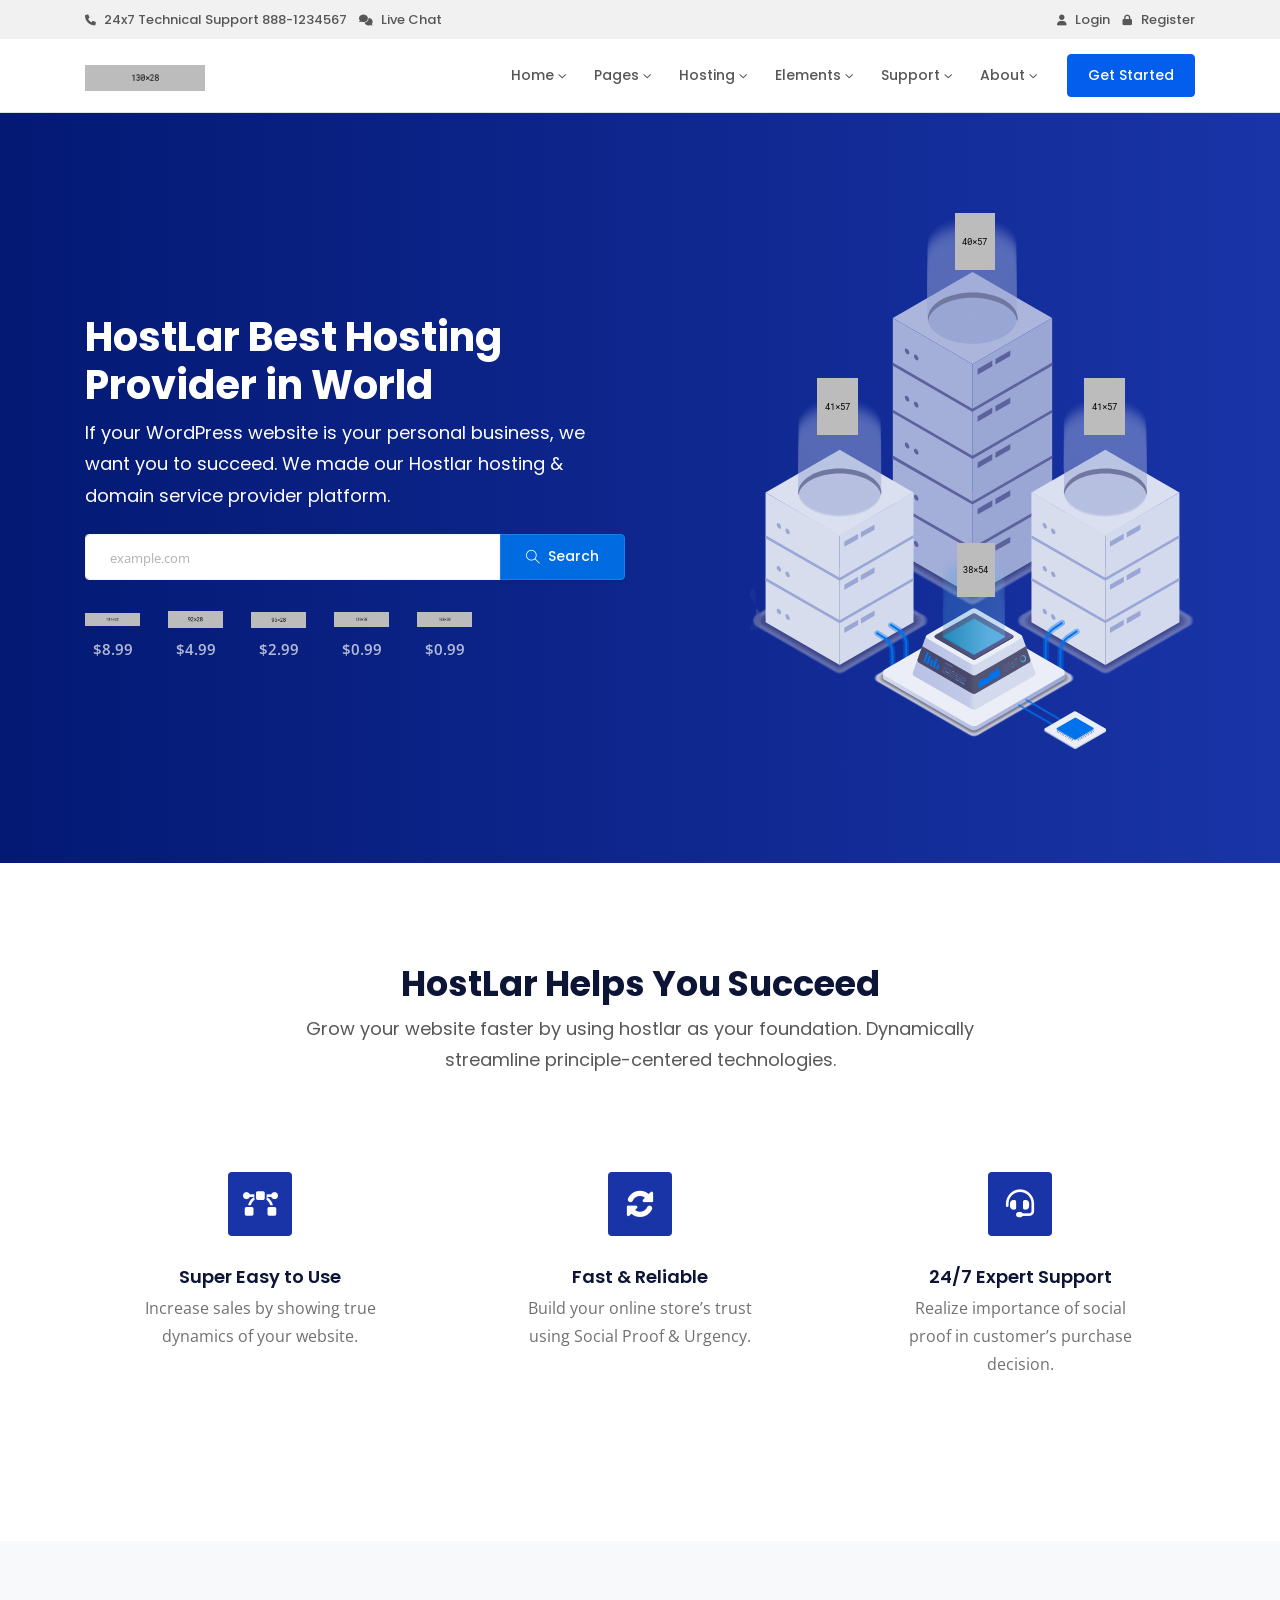
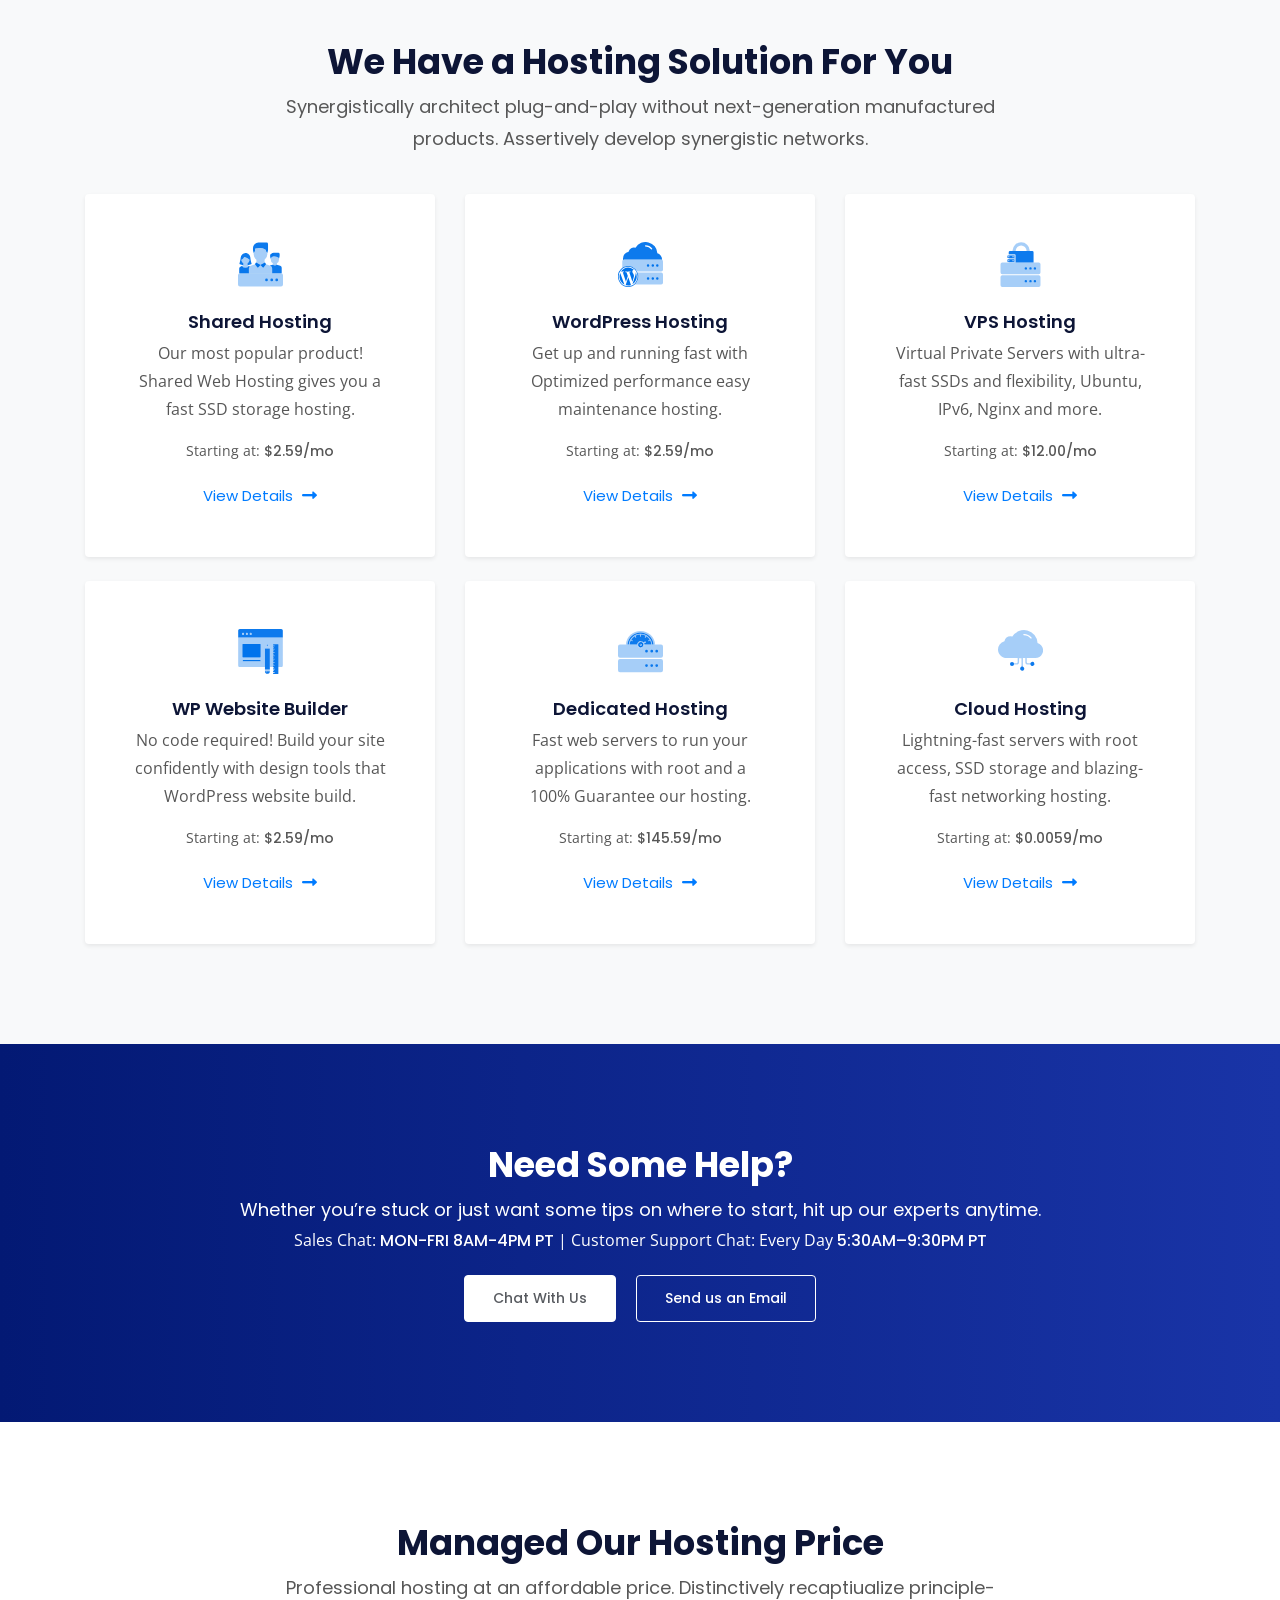
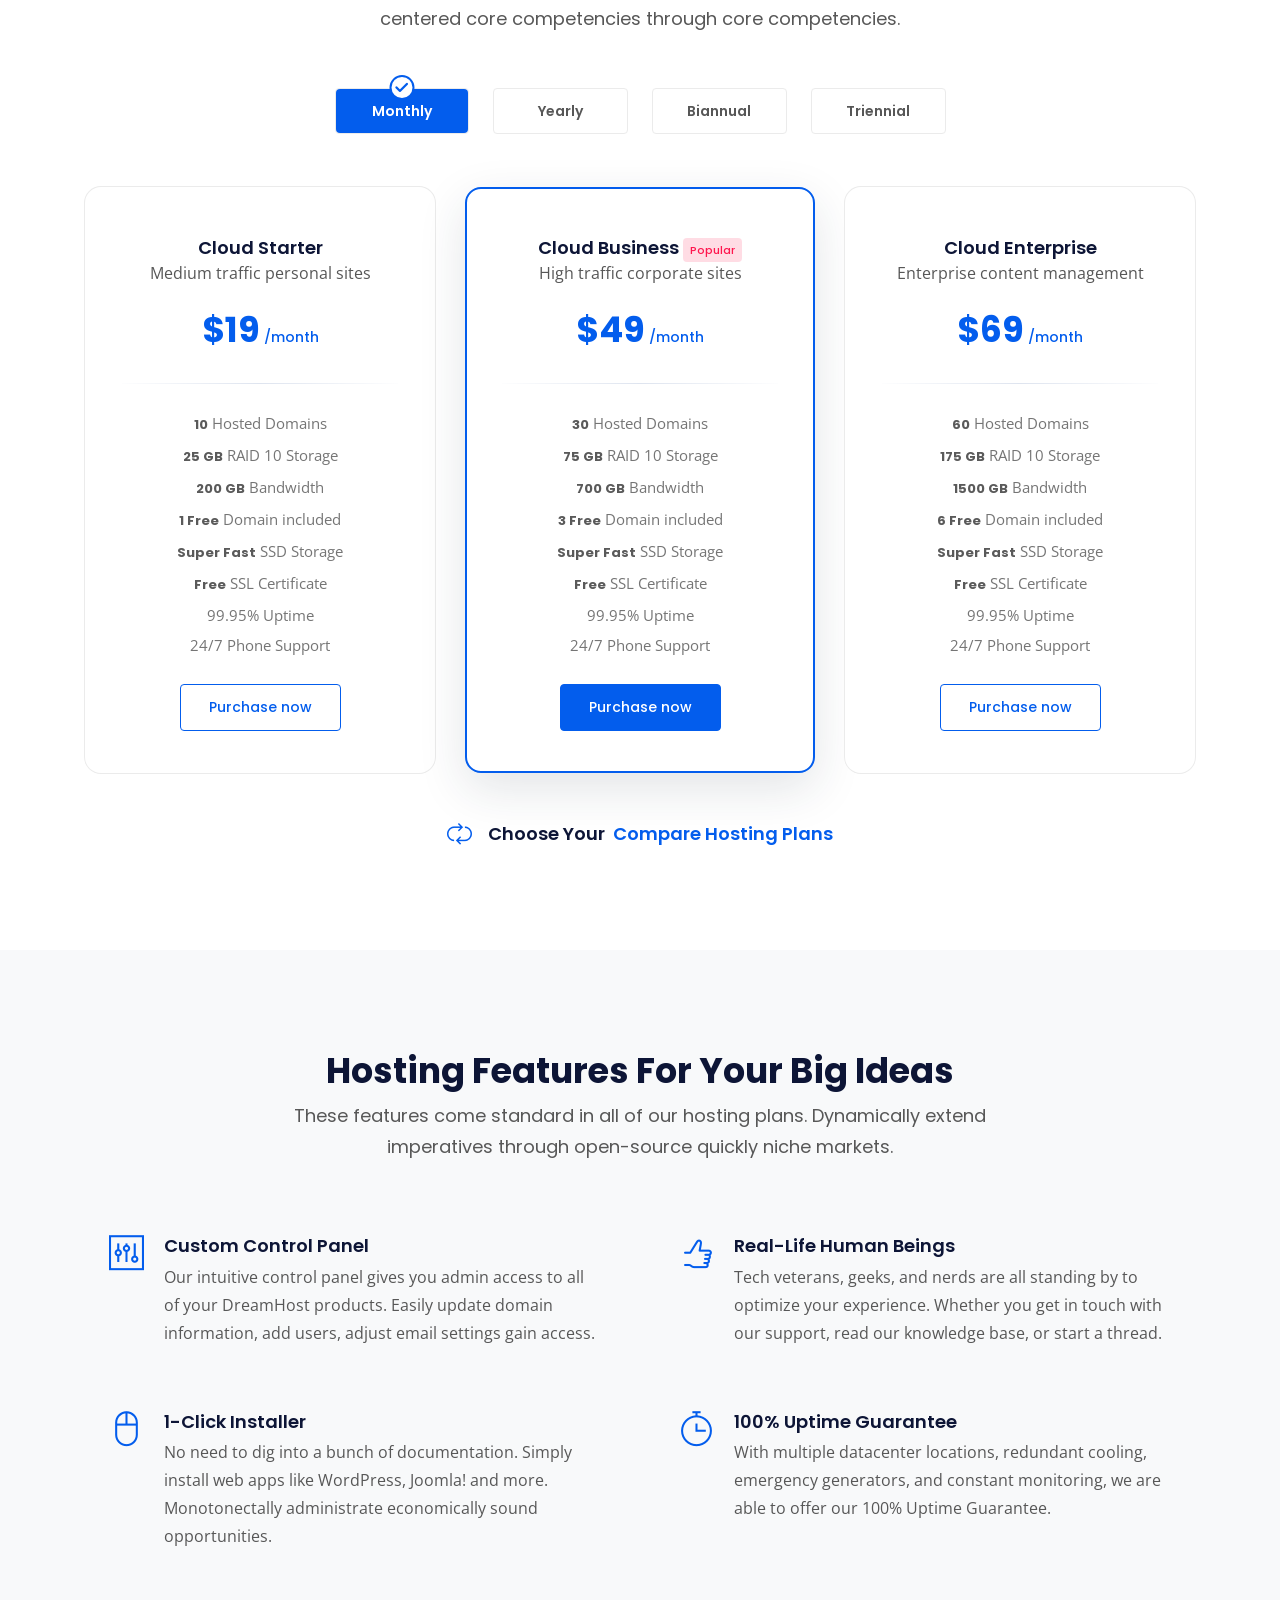
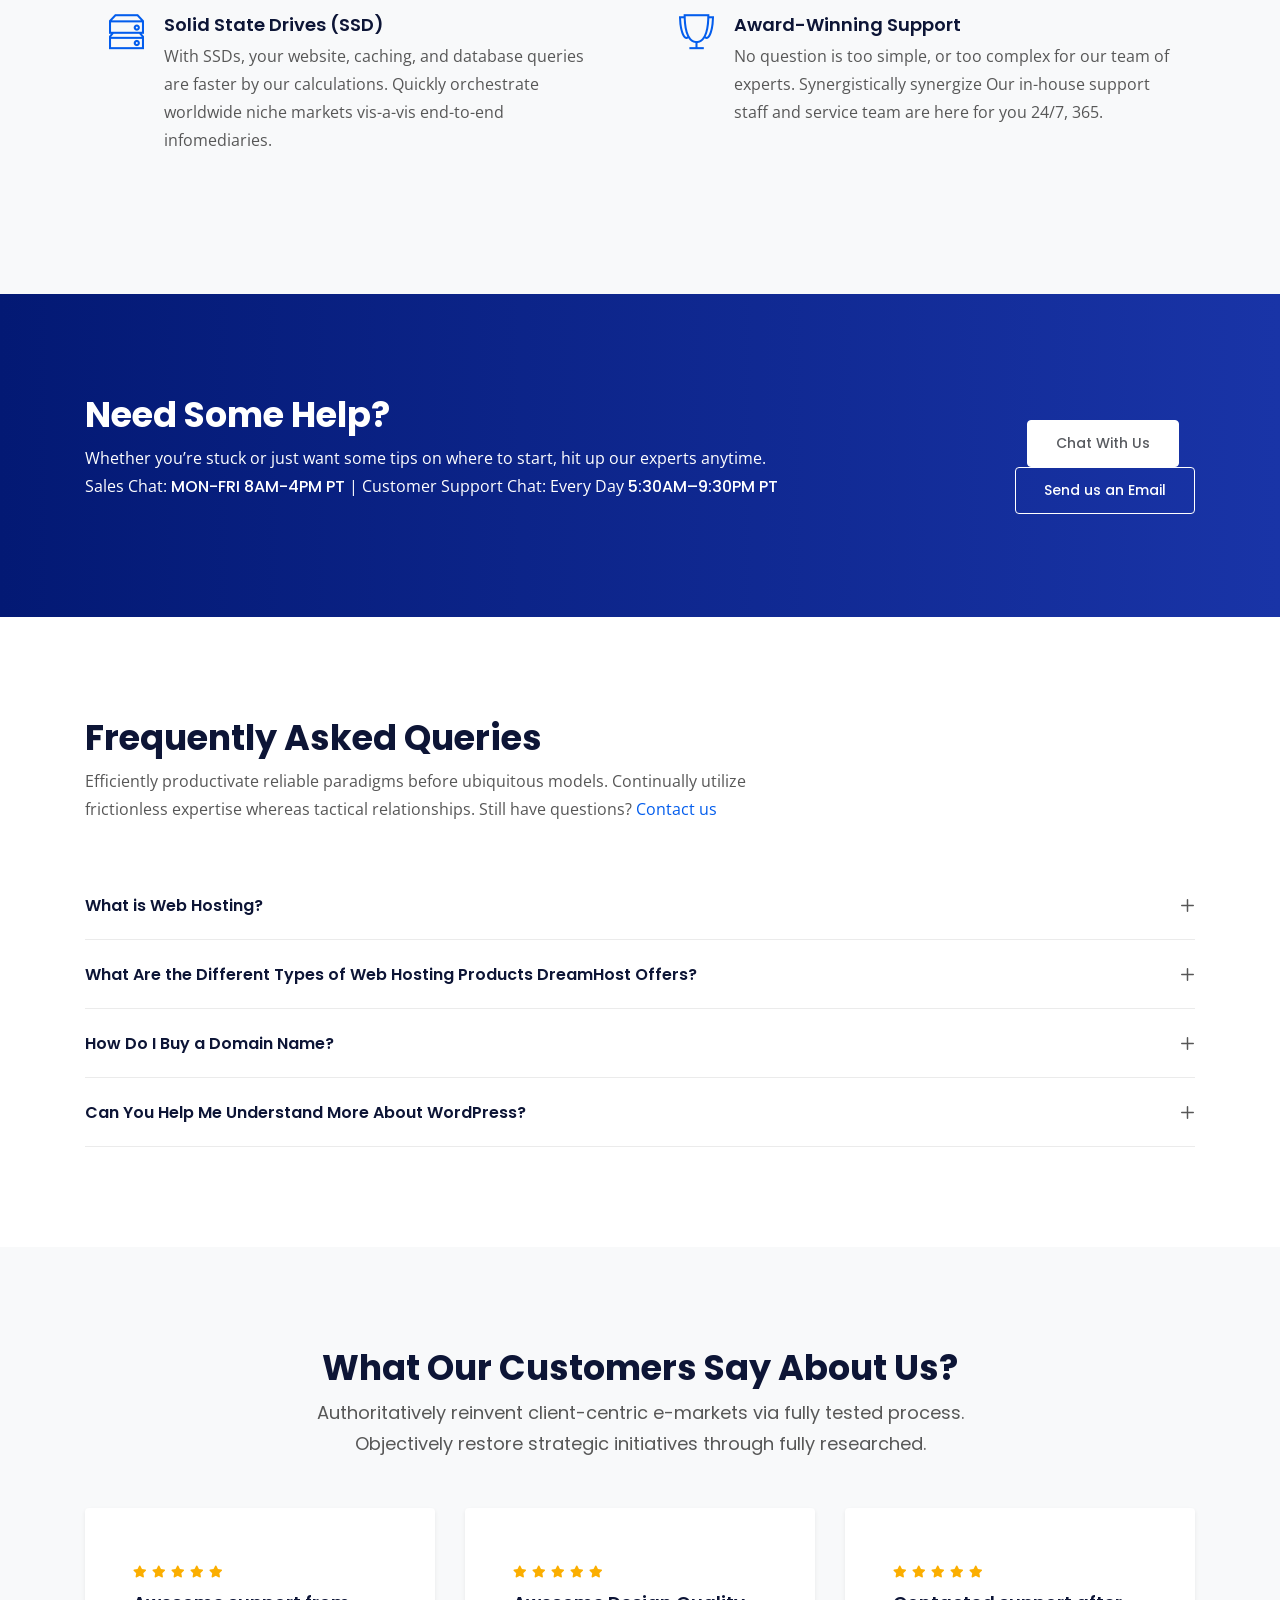
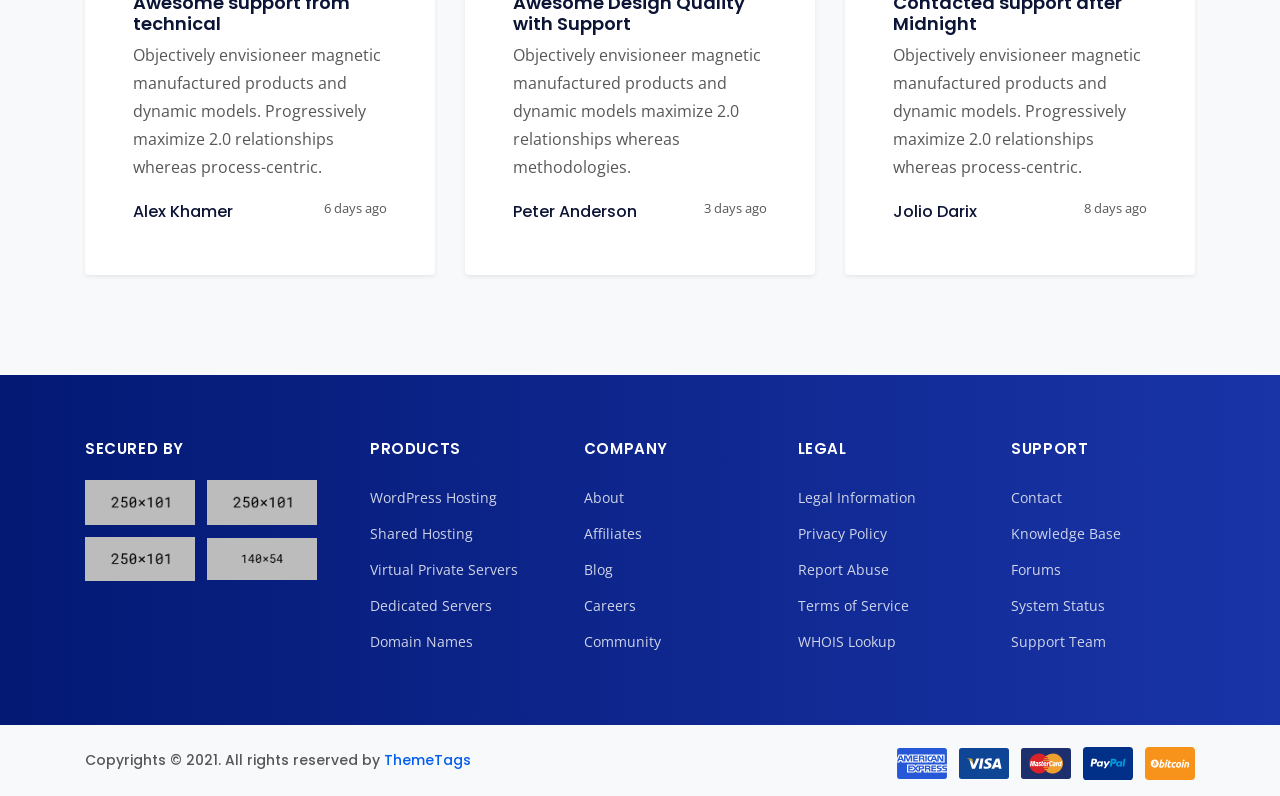
==== index.html @ 29f09613 "componentes" ====
<!DOCTYPE html>
<html lang="en">

<head>
    <meta charset="utf-8">
    <meta name="viewport" content="width=device-width, initial-scale=1, shrink-to-fit=no">
    <meta http-equiv="X-UA-Compatible" content="ie=edge">

    <!-- SEO Meta description -->
    <meta name="description" content="Hostlar hosting template designed for all web hosting, business, multi purpose, domain sale websites, online business, personal hosting company and similar sites and many more.">
    <meta name="author" content="ThemeTags">

    <!-- OG Meta Tags to improve the way the post looks when you share the page on LinkedIn, Facebook, Google+ -->
    <meta property="og:site_name" content="" /> <!-- website name -->
    <meta property="og:site" content="" /> <!-- website link -->
    <meta property="og:title" content="" /> <!-- title shown in the actual shared post -->
    <meta property="og:description" content="" /> <!-- description shown in the actual shared post -->
    <meta property="og:image" content="" /> <!-- image link, make sure it's jpg -->
    <meta property="og:url" content="" /> <!-- where do you want your post to link to -->
    <meta property="og:type" content="article" />

    <!--favicon icon-->
    <link rel="icon" href="assets/img/favicon.png" type="image/png" sizes="16x16">

    <!--google fonts-->
    <link href="https://fonts.googleapis.com/css2?family=Open+Sans:wght@400;500;600&family=Poppins:wght@400;500;600;700&display=swap" rel="stylesheet">

    <!--title-->
    <title>Hostlar - Hosting Provider with WHMCS Template</title>

    <!--build:css-->
    <link rel="stylesheet" href="assets/css/main.css">
    <!-- endbuild -->
    <link rel="stylesheet" href="assets/css/custom.css">
</head>

<body>

    <!--loader start-->
    <div id="preloader">
        <div class="loader1">
            <span></span>
            <span></span>
            <span></span>
            <span></span>
            <span></span>
        </div>
    </div>
    <!--loader end-->
    <!--header section start-->
    <header id="header" class="header-main">
        <!--topbar start-->
        <div id="header-top-bar" class="gray-light-bg">
            <div class="container">
                <div class="row justify-content-between">
                    <div class="col-md-7 col-lg-7">
                        <div class="topbar-text d-none d-md-block d-lg-block">
                            <ul class="list-inline">
                                <li class="list-inline-item">
                                    <a href="tell:888-1234567"><span class="fas fa-phone mr-2"></span> 24x7 Technical Support 888-1234567</a>
                                </li>
                                <li class="list-inline-item"><a href="#"><span class="fas fa-comments mr-2"></span> Live
                                        Chat</a></li>
                            </ul>
                        </div>
                    </div>
                    <div class="col-md-4 col-lg-4">
                        <div class="topbar-text">
                            <ul class="list-inline text-right">
                                <li class="list-inline-item"><a href="#"><span class="fas fa-user mr-2"></span> Login</a></li>
                                <li class="list-inline-item"><a href="#"><span class="fas fa-lock mr-2"></span> Register</a>
                                </li>
                            </ul>
                        </div>
                    </div>
                </div>
            </div>
        </div>
        <!--topbar end-->

        <!--main header menu start-->
        <div id="logoAndNav" class="main-header-menu-wrap white-bg border-bottom">
            <div class="container">
                <nav class="js-mega-menu navbar navbar-expand-md header-nav">

                    <!--logo start-->
                    <a class="navbar-brand" href="index.html"><img src="assets/img/logo-color.png" width="120" alt="logo" class="img-fluid" /></a>
                    <!--logo end-->

                    <!--responsive toggle button start-->
                    <button type="button" class="navbar-toggler btn" aria-expanded="false" aria-controls="navBar" data-toggle="collapse" data-target="#navBar">
                        <span id="hamburgerTrigger">
                          <span class="fas fa-bars"></span>
                        </span>
                    </button>
                    <!--responsive toggle button end-->

                    <!--main menu start-->
                    <div id="navBar" class="collapse navbar-collapse">
                        <ul class="navbar-nav ml-auto main-navbar-nav">
                            <!--home start-->
                            <li class="nav-item hs-has-mega-menu custom-nav-item" data-position="left">
                                <a id="homeMegaMenu" class="nav-link custom-nav-link main-link-toggle" href="javascript:void(0);" aria-haspopup="true" aria-expanded="false">Home</a>

                                <!--home mega menu start-->
                                <div class="hs-mega-menu w-100 main-sub-menu" aria-labelledby="homeMegaMenu">
                                    <div class="row no-gutters">
                                        <div class="col-lg-5">
                                            <!-- Banner Image -->
                                            <div class="menu-banner-wrap d-none d-md-none d-lg-block gray-light-bg">
                                                <div class="menu-banner-content">
                                                    <div class="mb-4">
                                                        <h5 class="mb-3 h6">Unbeatable WordPress Hosting</h5>
                                                        <ul class="list-unstyled tech-feature-list">
                                                            <li class="py-1"><span class="ti-control-forward mr-2"></span>Flexible, Easy to Use Control Panel</li>
                                                            <li class="py-1"><span class="ti-control-forward mr-2"></span><strong>Unmetered</strong> Bandwidth</li>
                                                            <li class="py-1"><span class="ti-control-forward mr-2"></span><strong>Unmetered</strong> Sub Domains, FTP Accounts</li>
                                                            <li class="py-1"><span class="ti-control-forward mr-2"></span><strong>99%</strong> Uptime Guarantee</li>
                                                            <li class="py-1"><span class="ti-control-forward mr-2"></span><strong>45-Day</strong> Money-Back Guarantee</li>
                                                        </ul>
                                                    </div>
                                                    <a class="btn primary-solid-btn" href="#">Learn More <span
                                                            class="fas fa-angle-right ml-2"></span></a>
                                                </div>
                                            </div>
                                            <!-- End Banner Image -->
                                        </div>

                                        <div class="col-lg-7">
                                            <div class="row mega-menu-wrap">
                                                <div class="col-sm-6 mb-3 mb-sm-0">
                                                    <span class="sub-menu-title">Home Demos</span>
                                                    <ul class="sub-menu-nav-group">
                                                        <li><a class="nav-link sub-menu-nav-link" href="index.html">Home Default</a></li>
                                                        <li><a class="nav-link sub-menu-nav-link" href="index-image.html">Home Image</a></li>
                                                        <li><a class="nav-link sub-menu-nav-link" href="index-domain-search.html">Home Domain Search <span class="badge badge-danger ml-2">Hot</span></a></li>
                                                        <li><a class="nav-link sub-menu-nav-link" href="index-domain-search-2.html">Home Domain Search Two</a>
                                                        </li>
                                                        <li><a class="nav-link sub-menu-nav-link" href="index-bg-image.html">Home Background Image</a>
                                                        </li>
                                                        <li><a class="nav-link sub-menu-nav-link" href="index-bg-video.html">Home Background Video</a></li>

                                                    </ul>
                                                </div>

                                                <div class="col-md-6">
                                                    <ul class="sub-menu-nav-group mb-3">
                                                        <li><a class="nav-link sub-menu-nav-link" href="index-offer.html">Home Offer</a></li>
                                                        <li><a class="nav-link sub-menu-nav-link" href="index-slider.html">Home Slider</a>
                                                        </li>
                                                        <li><a class="nav-link sub-menu-nav-link" href="index-content-slider.html">Home Content Slider</a></li>
                                                        <li><a class="nav-link sub-menu-nav-link" href="index-reseller-hosting.html">Reseller Demo <span class="badge badge-success ml-2">New</span></a></li>
                                                    </ul>

                                                    <span class="sub-menu-title">RTL Demo</span>
                                                    <ul class="sub-menu-nav-group mb-3">
                                                        <li><a class="nav-link sub-menu-nav-link" href="http://hostlar.themetags.com/template-rtl/index.html">Home Default Arabic <span class="badge badge-danger ml-2">RTL</span></a></li>
                                                    </ul>

                                                </div>
                                            </div>
                                        </div>
                                    </div>
                                </div>
                                <!--home mega menu end-->
                            </li>
                            <!--home end-->

                            <!--pages start-->
                            <li class="nav-item hs-has-sub-menu custom-nav-item">
                                <a id="pagesMegaMenu" class="nav-link custom-nav-link main-link-toggle" href="javascript:void(0);" aria-haspopup="true" aria-expanded="false" aria-labelledby="pagesSubMenu">Pages</a>

                                <!-- Pages - Submenu -->
                                <ul id="pagesSubMenu" class="hs-sub-menu main-sub-menu" aria-labelledby="pagesMegaMenu" style="min-width: 260px;">
                                    <li class="nav-item submenu-item">
                                        <a class="nav-link sub-menu-nav-link" href="about-us.html">About Us</a>
                                    </li>
                                    <li class="nav-item submenu-item">
                                        <a class="nav-link sub-menu-nav-link" href="services.html">Our Services</a>
                                    </li>
                                    <li class="nav-item submenu-item">
                                        <a class="nav-link sub-menu-nav-link" href="reviews.html">Client Reviews</a>
                                    </li>
                                    <li class="nav-item submenu-item">
                                        <a class="nav-link sub-menu-nav-link" href="domain-search-result.html">Search Result</a>
                                    </li>
                                    <li class="nav-item submenu-item">
                                        <a class="nav-link sub-menu-nav-link" href="image-gallery.html">Image Gallery</a>
                                    </li>
                                    <li class="nav-item submenu-item">
                                        <a class="nav-link sub-menu-nav-link" href="black-friday-sale-page.html">Black Friday Sale <span class="badge badge-warning ml-auto">New</span></a>
                                    </li>
                                    <li class="nav-item submenu-item">
                                        <a class="nav-link sub-menu-nav-link" href="offer-single-page.html">Black Friday Single <span class="badge badge-warning ml-auto">New</span></a>
                                    </li>
                                    <li class="hs-has-sub-menu">
                                        <a id="navLinkPagesPricing" class="nav-link sub-menu-nav-link sub-link-toggle" href="javascript:void(0);" aria-haspopup="true" aria-expanded="false" aria-controls="navSubmenuPagesPricing">Pricing</a>

                                        <ul id="navSubmenuPagesPricing" class="hs-sub-menu main-sub-menu" aria-labelledby="navLinkPagesPricing" style="min-width: 230px;">
                                            <li><a class="nav-link sub-menu-nav-link" href="pricing-default.html">Pricing Default</a></li>
                                            <li><a class="nav-link sub-menu-nav-link" href="pricing-package.html">Pricing Packages</a></li>
                                            <li><a class="nav-link sub-menu-nav-link" href="pricing-comparision.html">Pricing Comparison</a></li>
                                            <li><a class="nav-link sub-menu-nav-link" href="vps-pricing.html">VPS Pricing</a></li>
                                            <li><a class="nav-link sub-menu-nav-link" href="pricing-new.html">New Pricing <span class="badge badge-success ml-2">New</span></a></li>
                                        </ul>
                                    </li>
                                    <li class="hs-has-sub-menu">
                                        <a id="navLinkPagesBlog" class="nav-link sub-menu-nav-link sub-link-toggle" href="javascript:void(0);" aria-haspopup="true" aria-expanded="false" aria-controls="navSubmenuPagesBlog">Blog</a>

                                        <ul id="navSubmenuPagesBlog" class="hs-sub-menu main-sub-menu" aria-labelledby="navLinkPagesBlog" style="min-width: 230px;">
                                            <li><a class="nav-link sub-menu-nav-link" href="blog-grid.html">Blog Grid</a></li>
                                            <li><a class="nav-link sub-menu-nav-link" href="blog-sidebar.html">Blog With Sidebar</a></li>
                                            <li><a class="nav-link sub-menu-nav-link" href="blog-details.html">Blog Details</a></li>
                                        </ul>
                                    </li>

                                    <li class="hs-has-sub-menu">
                                        <a id="navLinkPagesLogin" class="nav-link sub-menu-nav-link sub-link-toggle" href="javascript:void(0);" aria-haspopup="true" aria-expanded="false" aria-controls="navSubmenuPagesLogin">Login &amp; Signup</a>

                                        <ul id="navSubmenuPagesLogin" class="hs-sub-menu main-sub-menu" aria-labelledby="navLinkPagesLogin" style="min-width: 230px;">
                                            <li><a class="nav-link sub-menu-nav-link" href="login.html">Login</a>
                                            </li>
                                            <li><a class="nav-link sub-menu-nav-link" href="signup.html">Signup</a>
                                            </li>
                                            <li><a class="nav-link sub-menu-nav-link" href="recover-account.html">Recover Account</a></li>
                                            <li class="dropdown-divider"></li>
                                            <li><a class="nav-link sub-menu-nav-link" href="login-simple.html">Login Simple</a></li>
                                            <li><a class="nav-link sub-menu-nav-link" href="signup-simple.html">Signup Simple</a></li>
                                            <li><a class="nav-link sub-menu-nav-link" href="recover-account-simple.html">Recover Account Simple</a>
                                            </li>
                                        </ul>
                                    </li>
                                    <li class="hs-has-sub-menu">
                                        <a id="navLinkPagesUtilities" class="nav-link sub-menu-nav-link sub-link-toggle" href="javascript:void(0);" aria-haspopup="true" aria-expanded="false" aria-controls="navSubmenuPagesUtilities">Utilities</a>

                                        <ul id="navSubmenuPagesUtilities" class="hs-sub-menu main-sub-menu" aria-labelledby="navLinkPagesUtilities" style="min-width: 230px;">
                                            <li><a class="nav-link sub-menu-nav-link" href="help.html">Help</a></li>
                                            <li><a class="nav-link sub-menu-nav-link" href="faq.html">FAQ</a></li>
                                            <li><a class="nav-link sub-menu-nav-link" href="status.html">Status</a></li>
                                            <li><a class="nav-link sub-menu-nav-link" href="knowledge-base.html">Knowledge Base</a></li>
                                            <li><a class="nav-link sub-menu-nav-link" href="terms-condition.html">Terms
                                                    &amp; Conditions</a></li>
                                            <li><a class="nav-link sub-menu-nav-link" href="privacy-policy.html">Privacy &amp; Policy</a></li>
                                        </ul>
                                    </li>
                                    <li class="hs-has-sub-menu">
                                        <a id="navLinkPagesSpecialty" class="nav-link sub-menu-nav-link sub-link-toggle" href="javascript:void(0);" aria-haspopup="true" aria-expanded="false" aria-controls="navSubmenuPagesSpecialty">Specialty</a>

                                        <ul id="navSubmenuPagesSpecialty" class="hs-sub-menu main-sub-menu" aria-labelledby="navLinkPagesSpecialty" style="min-width: 230px;">
                                            <li><a class="nav-link sub-menu-nav-link" href="cover-page.html">Cover Page</a></li>
                                            <li><a class="nav-link sub-menu-nav-link" href="coming-soon.html">Coming Soon</a></li>
                                            <li><a class="nav-link sub-menu-nav-link" href="maintenance-mode.html">Maintenance Mode</a></li>
                                            <li><a class="nav-link sub-menu-nav-link" href="404.html">Error 404</a></li>
                                        </ul>
                                    </li>
                                    <!-- Specialty -->
                                </ul>
                                <!-- End Pages - Submenu -->
                            </li>
                            <!--pages end-->


                            <!--hosting start-->
                            <li class="nav-item hs-has-mega-menu custom-nav-item" data-max-width="720px" data-position="right">
                                <a id="hostingMegaMenu" class="nav-link custom-nav-link main-link-toggle" href="JavaScript:Void(0);" aria-haspopup="true" aria-expanded="false">Hosting</a>

                                <!-- Demos - Mega Menu -->
                                <div class="hs-mega-menu w-100 main-sub-menu" aria-labelledby="hostingMegaMenu">
                                    <div class="row no-gutters">
                                        <div class="col-md-6">
                                            <!--menu title with subtitle and icon item start-->
                                            <div class="title-with-icon-item">
                                                <a class="title-with-icon-link" href="shared-hosting.html">
                                                    <div class="media">
                                                        <div class="menu-item-icon"><i class="fas fa-server"></i></div>
                                                        <div class="media-body">
                                                            <span class="u-header__promo-title">Shared Hosting</span>
                                                            <small class="u-header__promo-text">Innovate reliable quality
                                                                Starting at <strong>$2.99</strong></small>
                                                        </div>
                                                    </div>
                                                </a>
                                            </div>
                                            <!--menu title with subtitle and icon item end-->
                                            <!--menu title with subtitle and icon item start-->
                                            <div class="title-with-icon-item">
                                                <a class="title-with-icon-link" href="vps-hosting.html">
                                                    <div class="media">
                                                        <div class="menu-item-icon"><i class="fas fa-box"></i></div>
                                                        <div class="media-body">
                                                            <span class="u-header__promo-title">VPS Hosting <span
                                                                    class="badge badge-success ml-1">Popular</span></span>
                                                            <small class="u-header__promo-text">Pefficiently maintain
                                                                Starting at <strong>$11.99</strong></small>
                                                        </div>
                                                    </div>
                                                </a>
                                            </div>
                                            <!--menu title with subtitle and icon item end-->
                                            <!--menu title with subtitle and icon item start-->
                                            <div class="title-with-icon-item">
                                                <a class="title-with-icon-link" href="dedicated-server-hosting.html">
                                                    <div class="media">
                                                        <div class="menu-item-icon"><i class="fas fa-tachometer-alt"></i></div>
                                                        <div class="media-body">
                                                            <span class="u-header__promo-title">Dedicated Hosting</span>
                                                            <small class="u-header__promo-text">Quickly build Starting at
                                                                <strong>$150.99/mo</strong></small>
                                                        </div>
                                                    </div>
                                                </a>
                                            </div>
                                            <!--menu title with subtitle and icon item end-->
                                            <!--menu title with subtitle and icon item start-->
                                            <div class="title-with-icon-item">
                                                <a class="title-with-icon-link" href="cloud-hosting.html">
                                                    <div class="media">
                                                        <div class="menu-item-icon"><i class="fas fa-cloud"></i></div>
                                                        <div class="media-body">
                                                            <span class="u-header__promo-title">Cloud Hosting <span
                                                                    class="badge badge-danger ml-1">Hot</span></span>
                                                            <small class="u-header__promo-text">Conveniently cloud Starting
                                                                at <strong>$5.99/mo</strong></small>
                                                        </div>
                                                    </div>
                                                </a>
                                            </div>
                                            <!--menu title with subtitle and icon item end-->
                                        </div>

                                        <div class="col-md-6">
                                            <!--menu title with subtitle and icon item start-->
                                            <div class="title-with-icon-item">
                                                <a class="title-with-icon-link" href="email-hosting.html">
                                                    <div class="media">
                                                        <div class="menu-item-icon"><i class="fas fa-envelope"></i></div>
                                                        <div class="media-body">
                                                            <span class="u-header__promo-title">Email Hosting</span>
                                                            <small class="u-header__promo-text">First Starting at <strong>$0.99/mo
                                                                per mailbox</strong></small>
                                                        </div>
                                                    </div>
                                                </a>
                                            </div>
                                            <!--menu title with subtitle and icon item end-->
                                            <!--menu title with subtitle and icon item start-->
                                            <div class="title-with-icon-item">
                                                <a class="title-with-icon-link" href="shared-wp-hosting.html">
                                                    <div class="media">
                                                        <div class="menu-item-icon"><i class="fas fa-database"></i></div>
                                                        <div class="media-body">
                                                            <span class="u-header__promo-title">Shared Wordpress Hosting</span>
                                                            <small class="u-header__promo-text">Conveniently Starting at
                                                                <strong>$9.99/mo</strong></small>
                                                        </div>
                                                    </div>
                                                </a>
                                            </div>
                                            <!--menu title with subtitle and icon item end-->
                                            <!--menu title with subtitle and icon item start-->
                                            <div class="title-with-icon-item">
                                                <a class="title-with-icon-link" href="wp-hosting.html">
                                                    <div class="media">
                                                        <div class="menu-item-icon"><i class="fab fa-wordpress"></i></div>
                                                        <div class="media-body">
                                                            <span class="u-header__promo-title">Wordpress Hosting</span>
                                                            <small class="u-header__promo-text">Conveniently Starting at
                                                                <strong>$9.99/mo</strong></small>
                                                        </div>
                                                    </div>
                                                </a>
                                            </div>
                                            <!--menu title with subtitle and icon item end-->
                                            <!--menu title with subtitle and icon item start-->
                                            <div class="title-with-icon-item">
                                                <a class="title-with-icon-link" href="woocommerce-hosting.html">
                                                    <div class="media">
                                                        <div class="menu-item-icon"><i class="fas fa-server"></i></div>
                                                        <div class="media-body">
                                                            <span class="u-header__promo-title">WooCommerce Hosting <span
                                                                    class="badge badge-primary ml-1">New</span></span>
                                                            <small class="u-header__promo-text">Globally Starting at
                                                                <strong>$9.99/mo</strong></small>
                                                        </div>
                                                    </div>
                                                </a>
                                            </div>
                                            <!--menu title with subtitle and icon item end-->
                                        </div>

                                    </div>
                                </div>
                                <!-- End Demos - Mega Menu -->
                            </li>
                            <!--hosting end-->

                            <!--elements start-->
                            <li class="nav-item hs-has-mega-menu custom-nav-item" data-max-width="600px" data-position="right">
                                <a id="elementsMegaMenu" class="nav-link custom-nav-link main-link-toggle" href="JavaScript:Void(0);" aria-haspopup="true" aria-expanded="false">Elements</a>
                                <!--services mega menu start-->
                                <div class="hs-mega-menu main-sub-menu u-header__mega-menu-position-right-fix--md" aria-labelledby="elementsMegaMenu">
                                    <div class="mega-menu-wrap">
                                        <span class="sub-menu-title">Individual Elements and Blocks</span>
                                        <div class="row">
                                            <div class="col-sm-4">
                                                <ul class="sub-menu-nav-group">
                                                    <li><a class="nav-link sub-menu-nav-link" href="accordions.html">Accordions</a></li>
                                                    <li><a class="nav-link sub-menu-nav-link" href="breadcrumbs.html">Breadcrumbs</a></li>
                                                    <li><a class="nav-link sub-menu-nav-link" href="buttons.html">Buttons</a></li>
                                                    <li><a class="nav-link sub-menu-nav-link" href="clients.html">Clients</a></li>
                                                </ul>
                                            </div>
                                            <div class="col-sm-4">
                                                <ul class="sub-menu-nav-group">
                                                    <li><a class="nav-link sub-menu-nav-link" href="carousel.html">Carousel</a></li>
                                                    <li><a class="nav-link sub-menu-nav-link" href="call-to-action.html">Call to Action</a></li>
                                                    <li><a class="nav-link sub-menu-nav-link" href="testimonials.html">Testimonials</a></li>
                                                    <li><a class="nav-link sub-menu-nav-link" href="typography.html">Typography</a></li>
                                                </ul>
                                            </div>
                                            <div class="col-sm-4">
                                                <ul class="sub-menu-nav-group">
                                                    <li><a class="nav-link sub-menu-nav-link" href="team.html">Team</a>
                                                    </li>
                                                    <li><a class="nav-link sub-menu-nav-link" href="tabs.html">Tab</a></li>
                                                    <li><a class="nav-link sub-menu-nav-link" href="videos.html">Videos</a></li>
                                                    <li><a class="nav-link sub-menu-nav-link" href="forms.html">Form</a></li>
                                                </ul>
                                            </div>
                                        </div>
                                    </div>

                                    <!-- Mega Menu Banner -->
                                    <div class="secondary-bg">
                                        <div class="u-header__product-banner-content position-relative z-index text-center text-white">
                                            <div class="mb-4">
                                                <h5 class="text-white">Get 25% Discount Start Now</h5>
                                                <div class="clock menu-countdown my-4 text-white"></div>
                                            </div>
                                            <a class="btn solid-white-btn" href="#">Get Started<span class="ti-arrow-right pl-2"></span></a>
                                        </div>
                                    </div>
                                    <!-- End Mega Menu Banner -->
                                </div>
                                <!--services mega menu end-->
                            </li>
                            <!--elements end-->

                            <!--support start-->
                            <li class="nav-item hs-has-mega-menu custom-nav-item" data-max-width="360px" data-position="right">
                                <a id="supportMegaMenu" class="nav-link custom-nav-link main-link-toggle" href="JavaScript:Void(0);" aria-haspopup="true" aria-expanded="false">Support</a>
                                <!--support submenu start-->
                                <div class="hs-mega-menu main-sub-menu" aria-labelledby="supportMegaMenu" style="min-width: 330px;">

                                    <!--menu title with subtitle and icon item start-->
                                    <div class="title-with-icon-item">
                                        <a class="title-with-icon-link" href="submit-request.html">
                                            <div class="media align-items-center">
                                                <img class="menu-titile-icon" src="assets/img/chat.svg" alt="SVG">
                                                <div class="media-body">
                                                    <span class="u-header__promo-title">Submit a Request </span>
                                                    <small class="u-header__promo-text">Support team quickly response
                                                    </small>
                                                </div>
                                            </div>
                                        </a>
                                    </div>
                                    <!--menu title with subtitle and icon item end-->

                                    <!--menu title with subtitle and icon item start-->
                                    <div class="title-with-icon-item">
                                        <a class="title-with-icon-link" href="support.html">
                                            <div class="media align-items-center">
                                                <img class="menu-titile-icon" src="assets/img/support.svg" alt="SVG">
                                                <div class="media-body">
                                                    <span class="u-header__promo-title">24/7/365 Support</span>
                                                    <small class="u-header__promo-text">Support and statement</small>
                                                </div>
                                            </div>
                                        </a>
                                    </div>
                                    <!--menu title with subtitle and icon item end-->
                                    <!--menu title with subtitle and icon item start-->
                                    <div class="title-with-icon-item">
                                        <a class="title-with-icon-link" href="network.html">
                                            <div class="media align-items-center">
                                                <img class="menu-titile-icon" src="assets/img/data-services.svg" alt="SVG">
                                                <div class="media-body">
                                                    <span class="u-header__promo-title">Our Datacenter</span>
                                                    <small class="u-header__promo-text">24 Data center globally</small>
                                                </div>
                                            </div>
                                        </a>
                                    </div>
                                    <!--menu title with subtitle and icon item end-->
                                    <!--menu title with subtitle and icon item start-->
                                    <div class="title-with-icon-item">
                                        <a class="title-with-icon-link" href="status.html">
                                            <div class="media align-items-center">
                                                <img class="menu-titile-icon" src="assets/img/time.svg" alt="SVG">
                                                <div class="media-body">
                                                    <span class="u-header__promo-title">Uptime Commitment</span>
                                                    <small class="u-header__promo-text">Monitoring and secure</small>
                                                </div>
                                            </div>
                                        </a>
                                    </div>
                                    <!--menu title with subtitle and icon item end-->

                                    <!--submenu footer start-->
                                    <div class="u-header__promo-footer">
                                        <!-- List -->
                                        <div class="row no-gutters">
                                            <div class="col-6">
                                                <div class="u-header__promo-footer-item">
                                                    <small class="text-muted d-block">Check what's new</small>
                                                    <a class="small" href="#">
                                                        Changelog
                                                    </a>
                                                </div>
                                            </div>
                                            <div class="col-6 u-header__promo-footer-ver-divider">
                                                <div class="u-header__promo-footer-item">
                                                    <small class="text-muted d-block">Have a question?</small>
                                                    <a class="small" href="contact-us.html">
                                                        Contact us
                                                    </a>
                                                </div>
                                            </div>
                                        </div>
                                        <!-- End List -->
                                    </div>
                                    <!--submenu footer end-->
                                </div>
                                <!--support submenu end-->
                            </li>
                            <!--support end-->

                            <!--about start-->
                            <li class="nav-item hs-has-mega-menu custom-nav-item" data-max-width="250px" data-position="right">
                                <a id="aboutMegaMenu" class="nav-link custom-nav-link main-link-toggle" href="JavaScript:Void(0);" aria-haspopup="true" aria-expanded="false">About</a>

                                <!--about submenu start-->
                                <div class="hs-mega-menu main-sub-menu" aria-labelledby="aboutMegaMenu" style="min-width: 330px;">

                                    <!--menu title with subtitle and icon item start-->
                                    <div class="title-with-icon-item">
                                        <a class="title-with-icon-link" href="contact-us.html">
                                            <div class="media align-items-center">
                                                <img class="menu-titile-icon" src="assets/img/chat-mobile.svg" alt="SVG">
                                                <div class="media-body">
                                                    <span class="u-header__promo-title">Contact Us</span>
                                                    <small class="u-header__promo-text">Face any problem contact with us
                                                    </small>
                                                </div>
                                            </div>
                                        </a>
                                    </div>
                                    <!--menu title with subtitle and icon item end-->

                                    <!--menu title with subtitle and icon item start-->
                                    <div class="title-with-icon-item">
                                        <a class="title-with-icon-link" href="about-us.html">
                                            <div class="media align-items-center">
                                                <img class="menu-titile-icon" src="assets/img/community.svg" alt="SVG">
                                                <div class="media-body">
                                                    <span class="u-header__promo-title">About Us</span>
                                                    <small class="u-header__promo-text">We are leading hosting company
                                                    </small>
                                                </div>
                                            </div>
                                        </a>
                                    </div>
                                    <!--menu title with subtitle and icon item end-->

                                    <!--menu title with subtitle and icon item start-->
                                    <div class="title-with-icon-item">
                                        <a class="title-with-icon-link" href="reviews.html">
                                            <div class="media align-items-center">
                                                <img class="menu-titile-icon" src="assets/img/user-behaver.svg" alt="SVG">
                                                <div class="media-body">
                                                    <span class="u-header__promo-title">Client Testimonial</span>
                                                    <small class="u-header__promo-text">More than 100k lovly customer
                                                    </small>
                                                </div>
                                            </div>
                                        </a>
                                    </div>
                                    <!--menu title with subtitle and icon item end-->

                                    <!--menu title with subtitle and icon item start-->
                                    <div class="title-with-icon-item">
                                        <a class="title-with-icon-link" href="partners.html">
                                            <div class="media align-items-center">
                                                <img class="menu-titile-icon" src="assets/img/partner.svg" alt="SVG">
                                                <div class="media-body">
                                                    <span class="u-header__promo-title">Our Partner</span>
                                                    <small class="u-header__promo-text">We have trusted partners globally
                                                    </small>
                                                </div>
                                            </div>
                                        </a>
                                    </div>
                                    <!--menu title with subtitle and icon item end-->

                                    <!--menu title with subtitle and icon item start-->
                                    <div class="title-with-icon-item">
                                        <a class="title-with-icon-link" href="network.html">
                                            <div class="media align-items-center">
                                                <img class="menu-titile-icon" src="assets/img/network.svg" alt="SVG">
                                                <div class="media-body">
                                                    <span class="u-header__promo-title">Network</span>
                                                    <small class="u-header__promo-text">Keep your data save and secure
                                                    </small>
                                                </div>
                                            </div>
                                        </a>
                                    </div>
                                    <!--menu title with subtitle and icon item end-->

                                    <!--menu title with subtitle and icon item start-->
                                    <div class="title-with-icon-item">
                                        <a class="title-with-icon-link" href="blog-grid.html">
                                            <div class="media align-items-center">
                                                <img class="menu-titile-icon" src="assets/img/blog.svg" alt="SVG">
                                                <div class="media-body">
                                                    <span class="u-header__promo-title">Company Blog</span>
                                                    <small class="u-header__promo-text">Industry latest technology news
                                                    </small>
                                                </div>
                                            </div>
                                        </a>
                                    </div>
                                    <!--menu title with subtitle and icon item end-->

                                    <!--submenu footer start-->
                                    <div class="u-header__promo-footer pb-0">
                                        <!-- List -->
                                        <div class="row no-gutters align-bottom">
                                            <div class="col-9">
                                                <div class="u-header__promo-footer-item">
                                                    <span class="u-header__promo-title">CEO Video Message</span>
                                                    <p class="small d-inline-flex">Credibly synergize unique... <a href="https://www.youtube.com/watch?v=9No-FiEInLA" class="popup-youtube video-play-icon"><span
                                                            class="ti-control-play"></span> </a></p>

                                                </div>
                                            </div>
                                            <div class="col-3">
                                                <div class="d-flex align-bottom">
                                                    <img src="assets/img/ceo.png" width="300" alt="ceo" class="img-fluid" />
                                                </div>
                                            </div>
                                        </div>
                                        <!-- End List -->
                                    </div>
                                    <!--submenu footer end-->
                                </div>
                                <!--about submenu end-->
                            </li>
                            <!--about end-->

                            <!--button start-->
                            <li class="nav-item header-nav-last-item d-flex align-items-center">
                                <a class="btn primary-solid-btn animated-btn" href="#" target="_blank">
                                    Get Started
                                </a>
                            </li>
                            <!--button end-->
                        </ul>
                    </div>
                    <!--main menu end-->
                </nav>
            </div>
        </div>
        <!--main header menu end-->
    </header>
    <!--header section end-->

    <div class="main">
        <!--hero section start-->
        <section class="hero-equal-height ptb-100 gradient-overlay gradient-bg" style="background: url('assets/img/hero-bg-2.jpg')no-repeat center center / cover">
            <div class="container">
                <div class="row align-items-center justify-content-between">
                    <div class="col-lg-6 col-12">
                        <div class="hero-content-wrap text-white">
                            <h1 class="text-white">HostLar Best Hosting Provider in World</h1>
                            <p class="lead">If your WordPress website is your personal business, we
                                want you to succeed. We made our Hostlar hosting & domain service provider platform.</p>
                            <form action="domain-search-result.php" class="domain-search-form mt-3">
                                <div class="input-group">
                                    <input type="text" name="domain" id="domain" class="form-control" placeholder="example.com" />
                                    <div class="input-group-append">
                                        <button class="btn search-btn btn-hover d-flex align-items-center" type="submit">
                                            <span class="ti-search mr-2"></span> Search
                                        </button>
                                    </div>
                                </div>
                            </form>
                            <div class="domain-list-wrap mt-4">
                                <ul class="list-inline domain-search-list text-white">
                                    <li class="list-inline-item"><a href="#"><img src="assets/img/com-w.png" alt="com" width="75" class="img-fluid" /> <span>$8.99</span></a></li>
                                    <li class="list-inline-item"><a href="#"><img src="assets/img/net-w.png" alt="com" width="75" class="img-fluid" /> <span>$4.99</span></a></li>
                                    <li class="list-inline-item"><a href="#"><img src="assets/img/org-w.png" alt="com" width="75" class="img-fluid" /> <span>$2.99</span></a></li>
                                    <li class="list-inline-item"><a href="#"><img src="assets/img/store-w.png" alt="com" width="75" class="img-fluid" /> <span>$0.99</span></a></li>
                                    <li class="list-inline-item"><a href="#"><img src="assets/img/online-w.png" alt="com" width="75" class="img-fluid" /> <span>$0.99</span></a></li>
                                </ul>
                            </div>
                        </div>
                    </div>
                    <div class="col-lg-5 col-12">
                        <div class="animation-image-wrap">
                            <img src="assets/img/servers.svg" alt="wp hosting" class="img-fluid" />
                            <img src="assets/img/animated-icon-1.png" alt="wp hosting" class="animation-icon-img animation-icon-1" />
                            <img src="assets/img/animated-icon-2.png" alt="wp hosting" class="animation-icon-img animation-icon-2" />
                            <img src="assets/img/animated-icon-3.png" alt="wp hosting" class="animation-icon-img animation-icon-3" />
                            <img src="assets/img/animated-icon-4.png" alt="wp hosting" class="animation-icon-img animation-icon-4" />
                        </div>
                    </div>
                </div>
            </div>
        </section>

        <!--hero section end-->

        <!--promo-section section start-->
        <section class="promo-section ptb-100">
            <div class="container">
                <div class="row justify-content-center">
                    <div class="col-md-9 col-lg-8">
                        <div class="section-heading text-center mb-md-0 mb-lg-5">
                            <h2>HostLar Helps You Succeed</h2>
                            <p class="lead">Grow your website faster by using hostlar as your foundation. Dynamically
                                streamline principle-centered technologies.</p>
                        </div>
                    </div>
                </div>
                <div class="row">
                    <div class="col-md-4 col-lg-4">
                        <a href="#">
                            <div class="single-promo-2 single-promo-hover rounded-custom text-center white-bg p-5 h-100">
                                <div class="circle-icon">
                                    <span class="fas fa-bezier-curve text-white"></span>
                                </div>
                                <h5>Super Easy to Use</h5>
                                <p>Increase sales by showing true dynamics of your website.</p>
                            </div>
                        </a>
                    </div>
                    <div class="col-md-4 col-lg-4">
                        <a href="#">
                            <div class="single-promo-2 single-promo-hover rounded-custom text-center white-bg p-5 h-100">
                                <div class="circle-icon">
                                    <span class="fas fa-sync-alt text-white"></span>
                                </div>
                                <h5>Fast & Reliable</h5>
                                <p>Build your online store’s trust using Social Proof &amp; Urgency.</p>
                            </div>
                        </a>
                    </div>
                    <div class="col-md-4 col-lg-4">
                        <a href="#">
                            <div class="single-promo-2 single-promo-hover rounded-custom text-center white-bg p-5 h-100">
                                <div class="circle-icon">
                                    <span class="fas fa-headset text-white"></span>
                                </div>
                                <h5>24/7 Expert Support</h5>
                                <p>Realize importance of social proof in customer’s purchase decision.</p>
                            </div>
                        </a>
                    </div>
                </div>
            </div>
        </section>

        <!--promo-section section end-->

        <!--services section start-->
        <section class="our-services ptb-100 gray-light-bg">
            <div class="container">
                <div class="row justify-content-center">
                    <div class="col-md-9 col-lg-8">
                        <div class="section-heading text-center mb-5 mb-sm-5 mb-md-3 mb-lg-3">
                            <h2>We Have a Hosting Solution For You</h2>
                            <p class="lead">Synergistically architect plug-and-play without next-generation
                                manufactured products. Assertively develop synergistic networks.</p>
                        </div>
                    </div>
                </div>
                <div class="row">
                    <div class="col-md-6 col-lg-4">
                        <div class="single-service-plane text-center rounded white-bg shadow-sm p-5 mt-md-4 mt-lg-4">
                            <img src="assets/img/icon-shared-hosting.svg" alt="shared hosting" class="img-fluid mb-4" width="45" />
                            <div class="service-plane-content">
                                <h3 class="h5">Shared Hosting</h3>
                                <p>Our most popular product! Shared Web Hosting gives you a fast SSD
                                    storage hosting.</p>
                            </div>
                            <div class="action-wrap mt-3">
                                <p>Starting at: <strong>$2.59/mo</strong></p>
                                <a href="#" class="btn-link">View Details <span class="fas fa-long-arrow-alt-right"></span></a>
                            </div>
                        </div>
                    </div>
                    <div class="col-md-6 col-lg-4">
                        <div class="single-service-plane text-center rounded white-bg shadow-sm p-5 mt-md-4 mt-lg-4">
                            <img src="assets/img/icon-wordpress-hosting.svg" alt="shared hosting" class="img-fluid mb-4" width="45" />
                            <div class="service-plane-content">
                                <h3 class="h5">WordPress Hosting</h3>
                                <p>Get up and running fast with Optimized performance easy
                                    maintenance hosting.</p>
                            </div>
                            <div class="action-wrap mt-3">
                                <p>Starting at: <strong>$2.59/mo</strong></p>
                                <a href="#" class="btn-link">View Details <span class="fas fa-long-arrow-alt-right"></span></a>
                            </div>
                        </div>
                    </div>
                    <div class="col-md-6 col-lg-4">
                        <div class="single-service-plane text-center rounded white-bg shadow-sm p-5 mt-md-4 mt-lg-4">
                            <img src="assets/img/icon-vps-hosting.svg" alt="shared hosting" class="img-fluid mb-4" width="45" />
                            <div class="service-plane-content">
                                <h3 class="h5">VPS Hosting</h3>
                                <p>Virtual Private Servers with ultra-fast SSDs and flexibility, Ubuntu, IPv6,
                                    Nginx and more.</p>
                            </div>
                            <div class="action-wrap mt-3">
                                <p>Starting at: <strong>$12.00/mo</strong></p>
                                <a href="#" class="btn-link">View Details <span class="fas fa-long-arrow-alt-right"></span></a>
                            </div>
                        </div>
                    </div>
                    <div class="col-md-6 col-lg-4">
                        <div class="single-service-plane text-center rounded white-bg shadow-sm p-5 mt-md-4 mt-lg-4">
                            <img src="assets/img/icon-website-builder.svg" alt="shared hosting" class="img-fluid mb-4" width="45" />
                            <div class="service-plane-content">
                                <h3 class="h5">WP Website Builder</h3>
                                <p>No code required! Build your site confidently with design tools that WordPress
                                    website build.</p>
                            </div>
                            <div class="action-wrap mt-3">
                                <p>Starting at: <strong>$2.59/mo</strong></p>
                                <a href="#" class="btn-link">View Details <span class="fas fa-long-arrow-alt-right"></span></a>
                            </div>
                        </div>
                    </div>
                    <div class="col-md-6 col-lg-4">
                        <div class="single-service-plane text-center rounded white-bg shadow-sm p-5 mt-md-4 mt-lg-4">
                            <img src="assets/img/icon-dadicate-hosting.svg" alt="shared hosting" class="img-fluid mb-4" width="45" />
                            <div class="service-plane-content">
                                <h3 class="h5">Dedicated Hosting</h3>
                                <p>Fast web servers to run your applications with root and a 100% Guarantee
                                    our hosting.</p>
                            </div>
                            <div class="action-wrap mt-3">
                                <p>Starting at: <strong>$145.59/mo</strong></p>
                                <a href="#" class="btn-link">View Details <span class="fas fa-long-arrow-alt-right"></span></a>
                            </div>
                        </div>
                    </div>
                    <div class="col-md-6 col-lg-4">
                        <div class="single-service-plane text-center rounded white-bg shadow-sm p-5 mt-md-4 mt-lg-4">
                            <img src="assets/img/icon-cloud-hosting.svg" alt="shared hosting" class="img-fluid mb-4" width="45" />
                            <div class="service-plane-content">
                                <h3 class="h5">Cloud Hosting</h3>
                                <p>Lightning-fast servers with root access, SSD storage and blazing-fast networking hosting.</p>
                            </div>
                            <div class="action-wrap mt-3">
                                <p>Starting at: <strong>$0.0059/mo</strong></p>
                                <a href="#" class="btn-link">View Details <span class="fas fa-long-arrow-alt-right"></span></a>
                            </div>
                        </div>
                    </div>

                </div>
            </div>
        </section>



        <!--services section end-->

        <!--call to action section start-->
        <section class="call-to-action ptb-100 gradient-overlay" style="background: url('assets/img/hero-bg-4.jpg')no-repeat center center / cover">
            <div class="container">
                <div class="row justify-content-center">
                    <div class="col-md-10 col-lg-9">
                        <div class="call-to-action-content text-white text-center">
                            <h2 class="text-white">Need Some Help?</h2>
                            <p class="lead mb-0">Whether you’re stuck or just want some tips on where to start, hit up our
                                experts anytime.</p>
                            <p>Sales Chat: <strong> MON-FRI 8AM-4PM PT</strong> | Customer Support Chat: Every Day <strong>
                                5:30AM–9:30PM PT</strong></p>
                            <div class="action-btns">
                                <a href="#" class="btn solid-white-btn mr-3">Chat With Us</a>
                                <a href="#" class="btn outline-white-btn">Send us an Email</a>
                            </div>
                        </div>
                    </div>
                </div>
            </div>
        </section>


        <!--call to action section end-->

        <!--pricing with switch section start-->
        <section class="pricing-section ptb-100">
            <div class="container">
                <div class="row justify-content-center">
                    <div class="col-md-9 col-lg-8">
                        <div class="section-heading text-center mb-5">
                            <h2>Managed Our Hosting Price</h2>
                            <p class="lead">
                                Professional hosting at an affordable price. Distinctively recaptiualize principle-centered
                                core competencies through
                                core competencies.
                            </p>
                        </div>
                    </div>
                </div>
                <div class="row justify-content-center">
                    <div class="col-10 col-sm-8 col-md-7">
                        <div class="text-center mb-5 radio-box-wrap billingCycle">
                            <div class="single-radio-box">
                                <input name="billingPlan" id="monthly-plan" value="monthly" class="radio" type="radio" checked>
                                <label for="monthly-plan"><span class="custom-check"></span> Monthly</label>
                            </div>
                            <div class="single-radio-box">
                                <input name="billingPlan" id="yearly-plan" value="yearly" class="radio" type="radio">
                                <label for="yearly-plan"><span class="custom-check"></span> Yearly</label>
                            </div>
                            <div class="single-radio-box">
                                <input name="billingPlan" id="biannual-plan" value="biannual" class="radio" type="radio">
                                <label for="biannual-plan"><span class="custom-check"></span> Biannual</label>
                            </div>
                            <div class="single-radio-box">
                                <input name="billingPlan" id="triennial-plan" value="triennial" class="radio" type="radio">
                                <label for="triennial-plan"><span class="custom-check"></span> Triennial</label>
                            </div>
                        </div>
                    </div>
                </div>
                <div class="row align-items-center justify-content-between">
                    <div class="col-lg-4 col-md-4 col-12">
                        <div class="card text-center single-pricing-pack">
                            <div class="pt-5">
                                <h5 class="mb-0">Cloud Starter</h5>
                                <p class="mb-0">Medium traffic personal sites</p>
                            </div>
                            <div class="card-header pb-4 border-0 pricing-header">
                                <div class="price text-center mb-0 monthly-price">$19<span>/month</span></div>
                                <div class="price text-center mb-0 yearly-price">$69<span>/yearly</span></div>
                                <div class="price text-center mb-0 biannual-price">$130<span>/biannual</span></div>
                                <div class="price text-center mb-0 triennial-price">$199<span>/triennial</span></div>
                            </div>
                            <div class="card-body">
                                <ul class="list-unstyled mb-4 pricing-feature-list">
                                    <li><span>10</span> Hosted Domains</li>
                                    <li><span>25 GB</span> RAID 10 Storage</li>
                                    <li><span>200 GB</span> Bandwidth</li>
                                    <li><span>1 Free</span> Domain included</li>
                                    <li><span>Super Fast</span> SSD Storage</li>
                                    <li><span>Free</span> SSL Certificate</li>
                                    <li>99.95% Uptime</li>
                                    <li>24/7 Phone Support</li>
                                </ul>
                                <a href="#" class="btn outline-btn mb-3" target="_blank">Purchase now</a>
                            </div>
                        </div>
                    </div>
                    <div class="col-lg-4 col-md-4 col-12">
                        <div class="card popular-price text-center single-pricing-pack">
                            <div class="pt-5">
                                <h5 class="mb-0">Cloud Business <span class="badge color-1 color-1-bg">Popular</span></h5>
                                <p class="mb-0">High traffic corporate sites</p>
                            </div>
                            <div class="card-header pb-4 border-0 pricing-header">
                                <div class="price text-center mb-0 monthly-price">$49<span>/month</span></div>
                                <div class="price text-center mb-0 yearly-price">$159<span>/yearly</span></div>
                                <div class="price text-center mb-0 biannual-price">$299<span>/biannual</span></div>
                                <div class="price text-center mb-0 triennial-price">$429<span>/triennial</span></div>
                            </div>
                            <div class="card-body">
                                <ul class="list-unstyled mb-4 pricing-feature-list">
                                    <li><span>30</span> Hosted Domains</li>
                                    <li><span>75 GB</span> RAID 10 Storage</li>
                                    <li><span>700 GB</span> Bandwidth</li>
                                    <li><span>3 Free</span> Domain included</li>
                                    <li><span>Super Fast</span> SSD Storage</li>
                                    <li><span>Free</span> SSL Certificate</li>
                                    <li>99.95% Uptime</li>
                                    <li>24/7 Phone Support</li>
                                </ul>
                                <a href="#" class="btn primary-solid-btn mb-3" target="_blank">Purchase now</a>
                            </div>
                        </div>
                    </div>
                    <div class="col-lg-4 col-md-4 col-12">
                        <div class="card text-center single-pricing-pack">
                            <div class="pt-5">
                                <h5 class="mb-0">Cloud Enterprise</h5>
                                <p class="mb-0">Enterprise content management</p>
                            </div>
                            <div class="card-header pb-4 border-0 pricing-header">
                                <div class="price text-center mb-0 monthly-price">$69<span>/month</span></div>
                                <div class="price text-center mb-0 yearly-price">$259<span>/yearly</span></div>
                                <div class="price text-center mb-0 biannual-price">$499<span>/biannual</span></div>
                                <div class="price text-center mb-0 triennial-price">$739<span>/triennial</span></div>
                            </div>
                            <div class="card-body">
                                <ul class="list-unstyled mb-4 pricing-feature-list">
                                    <li><span>60</span> Hosted Domains</li>
                                    <li><span>175 GB</span> RAID 10 Storage</li>
                                    <li><span>1500 GB</span> Bandwidth</li>
                                    <li><span>6 Free</span> Domain included</li>
                                    <li><span>Super Fast</span> SSD Storage</li>
                                    <li><span>Free</span> SSL Certificate</li>
                                    <li>99.95% Uptime</li>
                                    <li>24/7 Phone Support</li>
                                </ul>
                                <a href="#" class="btn outline-btn mb-3" target="_blank">Purchase now</a>
                            </div>
                        </div>
                    </div>
                    <div class="col-12">
                        <div class="support-cta mt-5">
                            <h5 class="mb-1 d-flex align-items-center justify-content-center"><span class="ti-loop color-primary mr-3 icon-sm"></span>Choose Your <a href="pricing-comparison.html" class="ml-2">Compare Hosting Plans</a></h5>
                        </div>
                    </div>
                </div>
            </div>
        </section>
        <!--pricing with switch section end-->

        <!--feature section start-->
        <section class="feature-section ptb-100 gray-light-bg">
            <div class="container">
                <div class="row justify-content-center">
                    <div class="col-md-9 col-lg-8">
                        <div class="section-heading text-center mb-5">
                            <h2>Hosting Features For Your Big Ideas</h2>
                            <p class="lead">These features come standard in all of our hosting plans. Dynamically extend
                                imperatives through open-source quickly niche markets.</p>
                        </div>
                    </div>
                </div>
                <div class="row">
                    <div class="col-md-6 col-lg-6">
                        <div class="features-box p-4">
                            <div class="features-box-icon">
                                <span class="ti-panel icon-md color-primary"></span>
                            </div>
                            <div class="features-box-content">
                                <h5>Custom Control Panel</h5>
                                <p>Our intuitive control panel gives you admin access to all of your DreamHost products.
                                    Easily update domain information, add users, adjust email settings gain access.</p>
                            </div>
                        </div>
                    </div>
                    <div class="col-md-6 col-lg-6">
                        <div class="features-box p-4">
                            <div class="features-box-icon">
                                <span class="ti-thumb-up icon-md color-primary"></span>
                            </div>
                            <div class="features-box-content">
                                <h5>Real-Life Human Beings</h5>
                                <p>Tech veterans, geeks, and nerds are all standing by to optimize your experience. Whether
                                    you get in touch with our support, read our knowledge base, or start a thread.</p>
                            </div>
                        </div>
                    </div>
                    <div class="col-md-6 col-lg-6">
                        <div class="features-box p-4">
                            <div class="features-box-icon">
                                <span class="ti-mouse-alt icon-md color-primary"></span>
                            </div>
                            <div class="features-box-content">
                                <h5>1-Click Installer</h5>
                                <p>No need to dig into a bunch of documentation. Simply install web apps like WordPress,
                                    Joomla! and more. Monotonectally administrate economically sound opportunities.</p>
                            </div>
                        </div>
                    </div>
                    <div class="col-md-6 col-lg-6">
                        <div class="features-box p-4">
                            <div class="features-box-icon">
                                <span class="ti-timer icon-md color-primary"></span>
                            </div>
                            <div class="features-box-content">
                                <h5>100% Uptime Guarantee</h5>
                                <p>With multiple datacenter locations, redundant cooling, emergency generators, and constant
                                    monitoring, we are able to offer our 100% Uptime Guarantee.</p>
                            </div>
                        </div>
                    </div>
                    <div class="col-md-6 col-lg-6">
                        <div class="features-box p-4">
                            <div class="features-box-icon">
                                <span class="ti-harddrives icon-md color-primary"></span>
                            </div>
                            <div class="features-box-content">
                                <h5>Solid State Drives (SSD)</h5>
                                <p>With SSDs, your website, caching, and database queries are faster by our calculations.
                                    Quickly orchestrate worldwide niche markets vis-a-vis end-to-end infomediaries. </p>
                            </div>
                        </div>
                    </div>
                    <div class="col-md-6 col-lg-6">
                        <div class="features-box p-4">
                            <div class="features-box-icon">
                                <span class="ti-cup icon-md color-primary"></span>
                            </div>
                            <div class="features-box-content">
                                <h5>Award-Winning Support</h5>
                                <p>No question is too simple, or too complex for our team of experts. Synergistically
                                    synergize Our in-house support staff and service team are here for you 24/7, 365.</p>
                            </div>
                        </div>
                    </div>
                </div>
            </div>
        </section>


        <!--feature section end-->

        <!--call to action section start-->
        <section class="call-to-action ptb-100 gradient-overlay" style="background: url('assets/img/hero-bg-4.jpg')no-repeat center center / cover">
            <div class="container">
                <div class="row justify-content-between align-items-center">
                    <div class="col-md-12 col-lg-8">
                        <div class="call-to-action-content text-white">
                            <h2 class="text-white">Need Some Help?</h2>
                            <p>Whether you’re stuck or just want some tips on where to start, hit up our experts anytime.
                                <br> Sales Chat: <strong> MON-FRI 8AM-4PM PT</strong> | Customer Support Chat: Every Day
                                <strong> 5:30AM–9:30PM PT</strong>
                            </p>
                        </div>
                    </div>
                    <div class="col-md-12 col-lg-4">
                        <div class="action-btns mt-md-4 text-md-right text-lg-right text-sm-left">
                            <a href="#" class="btn solid-white-btn mr-3">Chat With Us</a>
                            <a href="#" class="btn outline-white-btn">Send us an Email</a>
                        </div>
                    </div>
                </div>
            </div>
        </section>

        <!--call to action section end-->

        <!--faq section start-->
        <div id="faq" class="ptb-100 ">
            <div class="container">
                <div class="row">
                    <div class="col-md-9 col-lg-8">
                        <div class="section-heading mb-5">
                            <h2>Frequently Asked Queries</h2>
                            <p>Efficiently productivate reliable paradigms before ubiquitous models. Continually utilize
                                frictionless expertise whereas tactical relationships. Still have questions? <a href="#contact" class="page-scroll">Contact us</a></p>
                        </div>
                    </div>
                </div>
                <div class="row">
                    <div class="col-md-12 col-lg-12">
                        <div id="accordion-one" class="accordion accordion-faq">
                            <div class="card mb-0">
                                <a class="card-header collapsed" data-toggle="collapse" href="#collapseOne">
                                    <h6 class="mb-0 d-inline-block">What is Web Hosting?
                                    </h6>
                                </a>
                                <div id="collapseOne" class="collapse" data-parent="#accordion-one">
                                    <div class="card-body">
                                        <p>Nihil anim keffiyeh helvetica, craft beer labore wes anderson cred nesciunt
                                            sapiente ea proident.
                                            Ad vegan excepteur butcher vice lomo. Leggings occaecat craft beer
                                            farm-to-table, raw denim aesthetic
                                            synth nesciunt you probably haven't heard of them accusamus labore sustainable
                                            VHS.
                                        </p>
                                    </div>
                                </div>
                            </div>
                            <div class="card mb-0">
                                <a class="card-header collapsed" data-toggle="collapse" href="#collapseTwo">
                                    <h6 class="mb-0 d-inline-block">What Are the
                                        Different Types of Web Hosting Products DreamHost Offers?</h6>
                                </a>
                                <div id="collapseTwo" class="collapse" data-parent="#accordion-one">
                                    <div class="card-body">
                                        <p>Ad vegan excepteur butcher vice lomo. Leggings occaecat craft beer farm-to-table,
                                            raw denim aesthetic
                                            synth nesciunt you probably haven't heard of them accusamus labore sustainable
                                            VHS.
                                        </p>
                                    </div>
                                </div>
                            </div>
                            <div class="card mb-0">
                                <a class="card-header collapsed" data-toggle="collapse" href="#collapseThree">
                                    <h6 class="mb-0 d-inline-block">How Do I Buy a Domain
                                        Name?
                                    </h6>
                                </a>
                                <div id="collapseThree" class="collapse" data-parent="#accordion-one">
                                    <div class="card-body">
                                        <p>Nihil anim keffiyeh helvetica, craft beer labore wes anderson cred nesciunt
                                            sapiente ea proident.
                                            Ad vegan excepteur butcher vice lomo. Leggings occaecat craft beer
                                            farm-to-table, raw denim aesthetic
                                            synth nesciunt you probably haven't heard of them accusamus labore sustainable
                                            VHS.
                                        </p>
                                    </div>
                                </div>
                            </div>
                            <div class="card mb-0">
                                <a class="card-header collapsed" data-toggle="collapse" href="#collapseFour">
                                    <h6 class="mb-0 d-inline-block">Can You Help Me
                                        Understand More About WordPress?
                                    </h6>
                                </a>
                                <div id="collapseFour" class="collapse" data-parent="#accordion-one">
                                    <div class="card-body">
                                        <p>Nihil anim keffiyeh helvetica, craft beer labore wes anderson cred nesciunt
                                            sapiente ea proident.
                                            Ad vegan excepteur butcher vice lomo. Leggings occaecat craft beer
                                            farm-to-table.
                                        </p>
                                    </div>
                                </div>
                            </div>
                        </div>
                    </div>
                </div>
            </div>
        </div>


        <!--faq section end-->

        <!--testimonial and review section start-->
        <section class="client-review-section ptb-100 gray-light-bg">
            <div class="container">
                <div class="row justify-content-center">
                    <div class="col-md-9 col-lg-8">
                        <div class="section-heading text-center mb-5">
                            <h2>What Our Customers Say About Us?</h2>
                            <p class="lead">Authoritatively reinvent client-centric e-markets via fully tested process. Objectively restore strategic initiatives through fully researched.</p>
                        </div>
                    </div>
                </div>
                <div class="row">
                    <div class="col-md-6 col-lg-4">
                        <div class="single-testimonial white-bg shadow-sm rounded p-5">
                            <ul class="list-inline ratting-list mb-2">
                                <li class="list-inline-item"><span class="fas fa-star"></span></li>
                                <li class="list-inline-item"><span class="fas fa-star"></span></li>
                                <li class="list-inline-item"><span class="fas fa-star"></span></li>
                                <li class="list-inline-item"><span class="fas fa-star"></span></li>
                                <li class="list-inline-item"><span class="fas fa-star"></span></li>
                            </ul>
                            <div class="ratting-content">
                                <h5>Awesome support from technical</h5>
                                <p>Objectively envisioneer magnetic manufactured products and dynamic models. Progressively maximize 2.0 relationships whereas process-centric.</p>
                            </div>
                            <div class="ratting-author mt-3">
                                <h6>Alex Khamer</h6>
                                <small class="text-right">6 days ago</small>
                            </div>
                        </div>
                    </div>
                    <div class="col-md-6 col-lg-4">
                        <div class="single-testimonial white-bg shadow-sm rounded p-5">
                            <ul class="list-inline ratting-list mb-2">
                                <li class="list-inline-item"><span class="fas fa-star"></span></li>
                                <li class="list-inline-item"><span class="fas fa-star"></span></li>
                                <li class="list-inline-item"><span class="fas fa-star"></span></li>
                                <li class="list-inline-item"><span class="fas fa-star"></span></li>
                                <li class="list-inline-item"><span class="fas fa-star"></span></li>
                            </ul>
                            <div class="ratting-content">
                                <h5>Awesome Design Quality with Support</h5>
                                <p>Objectively envisioneer magnetic manufactured products and dynamic models maximize 2.0 relationships whereas methodologies.</p>
                            </div>
                            <div class="ratting-author mt-3">
                                <h6>Peter Anderson</h6>
                                <small class="text-right">3 days ago</small>
                            </div>
                        </div>
                    </div>
                    <div class="col-md-6 col-lg-4">
                        <div class="single-testimonial white-bg shadow-sm rounded p-5">
                            <ul class="list-inline ratting-list mb-2">
                                <li class="list-inline-item"><span class="fas fa-star"></span></li>
                                <li class="list-inline-item"><span class="fas fa-star"></span></li>
                                <li class="list-inline-item"><span class="fas fa-star"></span></li>
                                <li class="list-inline-item"><span class="fas fa-star"></span></li>
                                <li class="list-inline-item"><span class="fas fa-star"></span></li>
                            </ul>
                            <div class="ratting-content">
                                <h5>Contacted support after Midnight</h5>
                                <p>Objectively envisioneer magnetic manufactured products and dynamic models. Progressively maximize 2.0 relationships whereas process-centric.</p>
                            </div>
                            <div class="ratting-author mt-3">
                                <h6>Jolio Darix</h6>
                                <small class="text-right">8 days ago</small>
                            </div>
                        </div>
                    </div>
                </div>
            </div>
        </section>
        <!--testimonial and review section end-->


    </div>

    <!--footer section start-->
    <footer class="footer-section">
        <!--footer top start-->
        <div class="footer-top gradient-bg">
            <div class="container">
                <div class="row">
                    <div class="col-md-3">
                        <div class="row footer-top-wrap">
                            <div class="col-12">
                                <div class="footer-nav-wrap text-white">
                                    <h4 class="text-white">SECURED BY</h4>
                                    <ul class="list-inline security-icon-list">
                                        <li class="list-inline-item"><img src="assets/img/mcafee-logo.png" width="110" alt="security" class="img-fluid" /></li>
                                        <li class="list-inline-item"><img src="assets/img/norton-logo.png" width="110" alt="security" class="img-fluid" /></li>
                                        <li class="list-inline-item"><img src="assets/img/accredited-logo.png" width="110" alt="security" class="img-fluid" /></li>
                                        <li class="list-inline-item"><img src="assets/img/secured-logo.png" width="110" alt="security" class="img-fluid" /></li>
                                    </ul>
                                </div>
                            </div>
                        </div>
                    </div>
                    <div class="col-md-9">
                        <div class="row footer-top-wrap">
                            <div class="col-md-3 col-sm-6">
                                <div class="footer-nav-wrap text-white">
                                    <h4 class="text-white">PRODUCTS</h4>
                                    <ul class="nav flex-column">
                                        <li class="nav-item">
                                            <a class="nav-link" href="#">WordPress Hosting</a>
                                        </li>
                                        <li class="nav-item">
                                            <a class="nav-link" href="#">Shared Hosting</a>
                                        </li>
                                        <li class="nav-item">
                                            <a class="nav-link" href="#">Virtual Private Servers</a>
                                        </li>
                                        <li class="nav-item">
                                            <a class="nav-link" href="#">Dedicated Servers</a>
                                        </li>
                                        <li class="nav-item">
                                            <a class="nav-link" href="#">Domain Names</a>
                                        </li>
                                    </ul>
                                </div>
                            </div>
                            <div class="col-md-3 col-sm-6">
                                <div class="footer-nav-wrap text-white">
                                    <h4 class="text-white">COMPANY</h4>
                                    <ul class="nav flex-column">
                                        <li class="nav-item">
                                            <a class="nav-link" href="#">About</a>
                                        </li>
                                        <li class="nav-item">
                                            <a class="nav-link" href="#">Affiliates</a>
                                        </li>
                                        <li class="nav-item">
                                            <a class="nav-link" href="#">Blog</a>
                                        </li>
                                        <li class="nav-item">
                                            <a class="nav-link" href="#">Careers</a>
                                        </li>
                                        <li class="nav-item">
                                            <a class="nav-link" href="#">Community</a>
                                        </li>
                                    </ul>

                                </div>
                            </div>
                            <div class="col-md-3 col-sm-6">
                                <div class="footer-nav-wrap text-white">
                                    <h4 class="text-white">LEGAL</h4>
                                    <ul class="nav flex-column">
                                        <li class="nav-item">
                                            <a class="nav-link" href="#">Legal Information</a>
                                        </li>
                                        <li class="nav-item">
                                            <a class="nav-link" href="#">Privacy Policy</a>
                                        </li>
                                        <li class="nav-item">
                                            <a class="nav-link" href="#">Report Abuse</a>
                                        </li>
                                        <li class="nav-item">
                                            <a class="nav-link" href="#">Terms of Service</a>
                                        </li>
                                        <li class="nav-item">
                                            <a class="nav-link" href="#">WHOIS Lookup</a>
                                        </li>
                                    </ul>
                                </div>
                            </div>
                            <div class="col-md-3 col-sm-6">
                                <div class="footer-nav-wrap text-white">
                                    <h4 class="text-white">SUPPORT</h4>
                                    <ul class="nav flex-column">
                                        <li class="nav-item">
                                            <a class="nav-link" href="#">Contact</a>
                                        </li>
                                        <li class="nav-item">
                                            <a class="nav-link" href="#">Knowledge Base</a>
                                        </li>
                                        <li class="nav-item">
                                            <a class="nav-link" href="#">Forums</a>
                                        </li>
                                        <li class="nav-item">
                                            <a class="nav-link" href="#">System Status</a>
                                        </li>
                                        <li class="nav-item">
                                            <a class="nav-link" href="#">Support Team</a>
                                        </li>
                                    </ul>
                                </div>
                            </div>
                        </div>
                    </div>
                </div>
            </div>
        </div>
        <!--footer top end-->

        <!--footer copyright start-->
        <div class="footer-bottom gray-light-bg py-3">
            <div class="container">
                <div class="row align-items-center justify-content-between">
                    <div class="col-md-5 col-lg-5">
                        <p class="copyright-text pb-0 mb-0">Copyrights © 2021. All
                            rights reserved by
                            <a href="https://themeforest.net/user/themetags" target="_blank">ThemeTags</a>
                        </p>
                    </div>
                    <div class="col-md-7 col-lg-6">
                        <div class="payment-method text-right">
                            <ul class="list-inline">
                                <li class="list-inline-item">
                                    <img src="assets/img/payment-amex.svg" alt="amex" width="50" />
                                </li>
                                <li class="list-inline-item">
                                    <img src="assets/img/payment-visa.svg" alt="visa" width="50" />
                                </li>
                                <li class="list-inline-item">
                                    <img src="assets/img/payment-mastercard.svg" alt="mastercard" width="50" />
                                </li>
                                <li class="list-inline-item">
                                    <img src="assets/img/payment-paypal.svg" alt="paypal" width="50" />
                                </li>
                                <li class="list-inline-item">
                                    <img src="assets/img/payment-bitcoin.svg" alt="bitcoin" width="50" />
                                </li>
                            </ul>
                        </div>
                    </div>
                </div>
            </div>
        </div>
        <!--footer copyright end-->
    </footer>
    <!--footer section end-->
    <!--bottom to top button start-->
    <button class="scroll-top scroll-to-target" data-target="html">
        <span class="ti-rocket"></span>
    </button>
    <!--bottom to top button end-->
    <!--build:js-->
    <script src="assets/js/vendors/jquery-3.5.1.min.js"></script>
    <script src="assets/js/vendors/bootstrap.bundle.min.js"></script>
    <script src="assets/js/vendors/bootstrap-slider.min.js"></script>
    <script src="assets/js/vendors/jquery.countdown.min.js"></script>
    <script src="assets/js/vendors/jquery.easing.min.js"></script>
    <script src="assets/js/vendors/owl.carousel.min.js"></script>
    <script src="assets/js/vendors/validator.min.js"></script>
    <script src="assets/js/vendors/jquery.waypoints.min.js"></script>
    <script src="assets/js/vendors/jquery.rcounterup.js"></script>
    <script src="assets/js/vendors/magnific-popup.min.js"></script>
    <script src="assets/js/vendors/hs.megamenu.js"></script>
    <script src="assets/js/app.js"></script>
    <!--endbuild-->
</body>

</html>
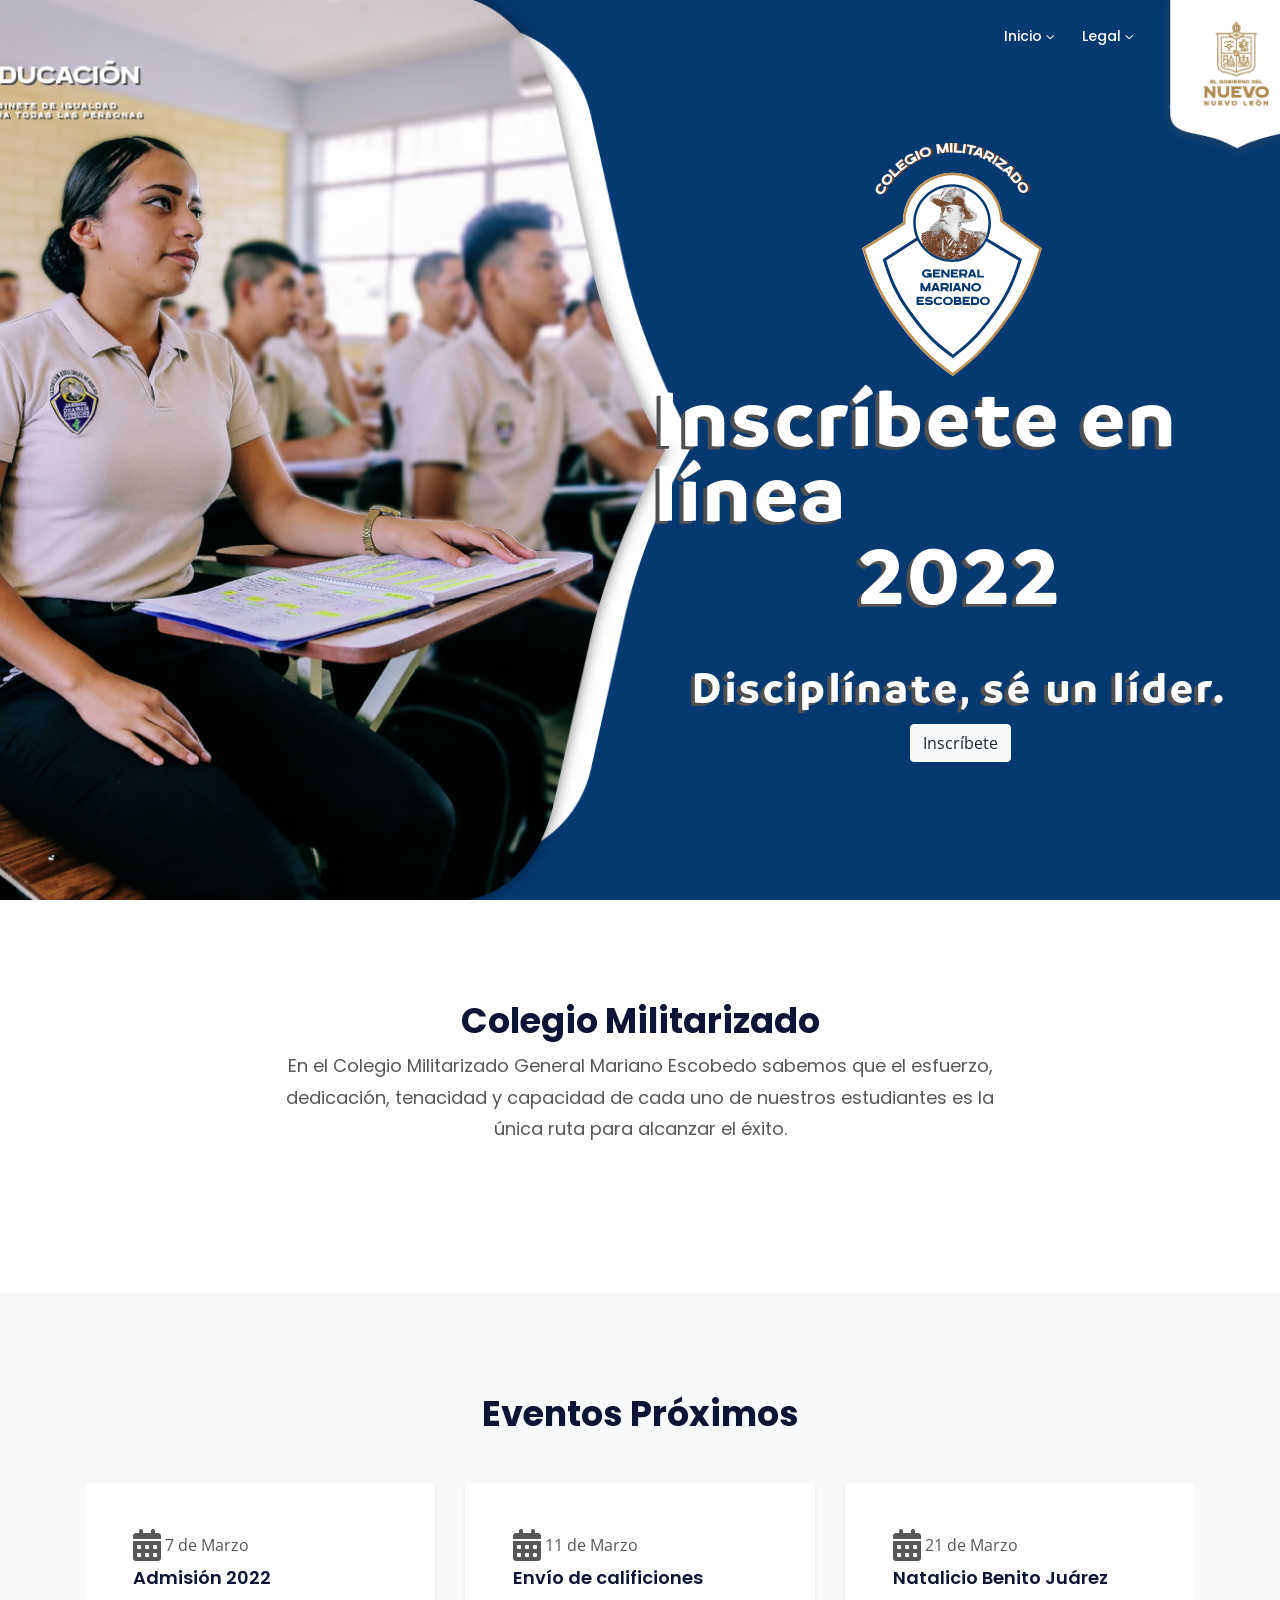
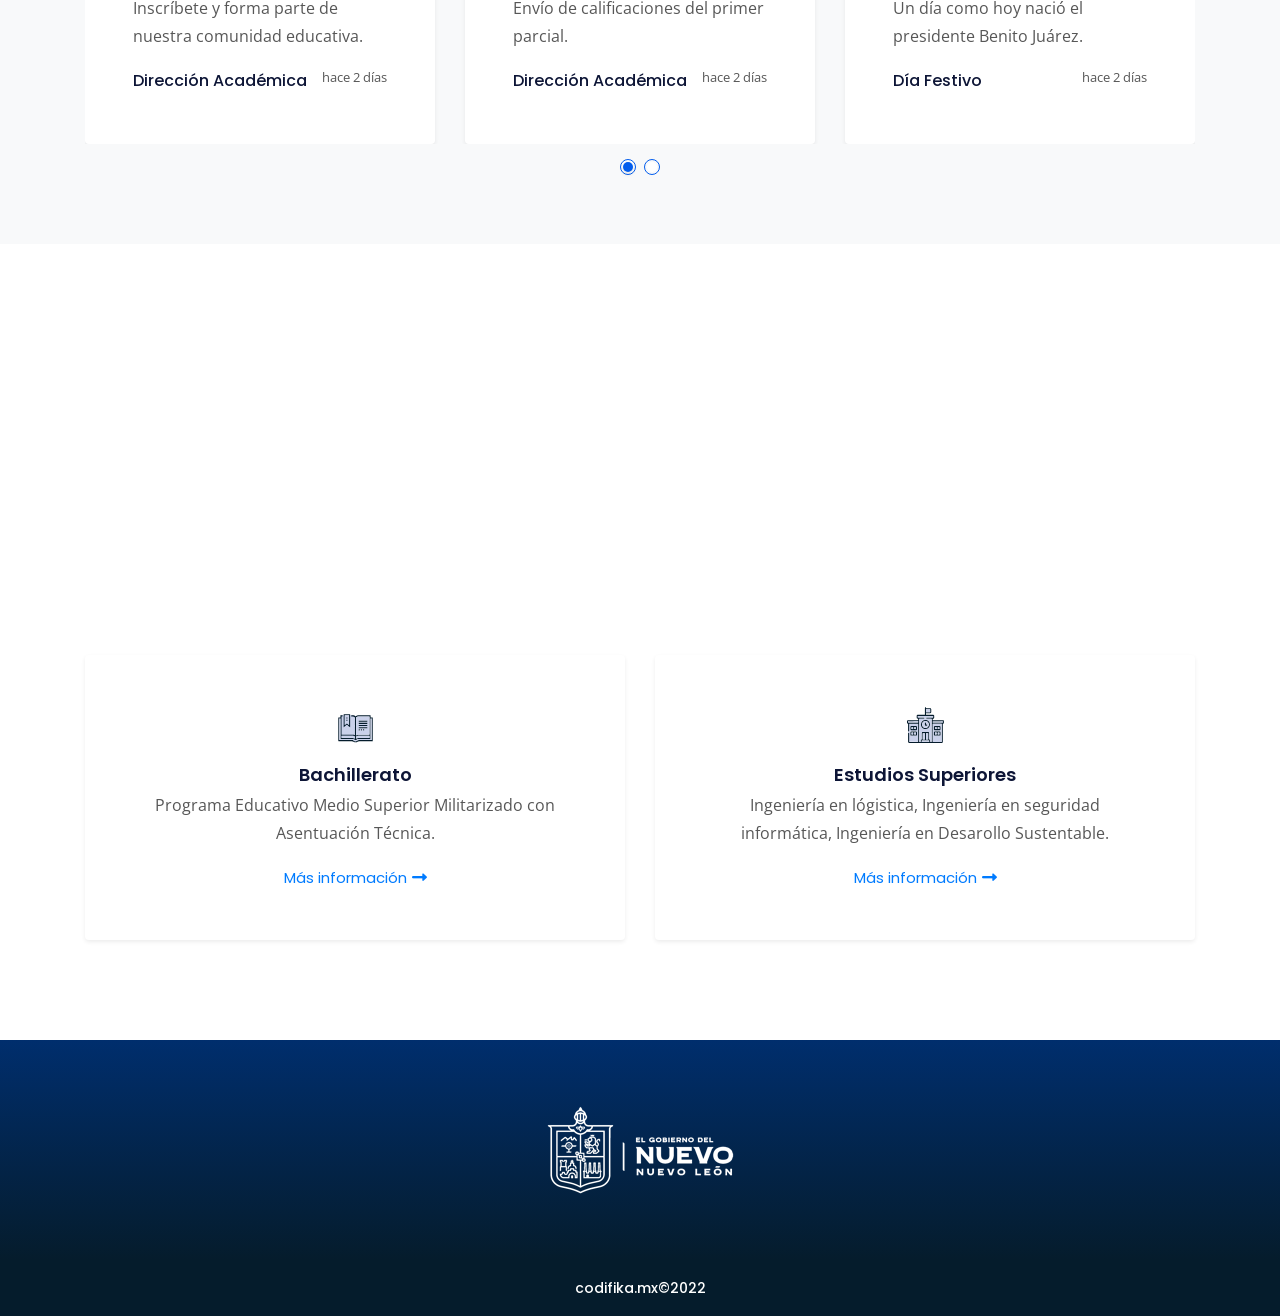
==== commit c6d27cf6: "pquitamos componentes innecesarios" ====
--- a/index.html
+++ b/index.html
@@ -26,7 +26,7 @@
     <link href="https://fonts.googleapis.com/css2?family=Open+Sans:wght@400;500;600&family=Poppins:wght@400;500;600;700&display=swap" rel="stylesheet">
 
     <!--title-->
-    <title>Hostlar - Hosting Provider with WHMCS Template</title>
+    <title>Colegio Militarizado NL</title>
 
     <!--build:css-->
     <link rel="stylesheet" href="assets/css/main.css">
@@ -47,45 +47,15 @@
         </div>
     </div>
     <!--loader end-->
+    
     <!--header section start-->
-    <header id="header" class="header-main">
-        <!--topbar start-->
-        <div id="header-top-bar" class="gray-light-bg">
-            <div class="container">
-                <div class="row justify-content-between">
-                    <div class="col-md-7 col-lg-7">
-                        <div class="topbar-text d-none d-md-block d-lg-block">
-                            <ul class="list-inline">
-                                <li class="list-inline-item">
-                                    <a href="tell:888-1234567"><span class="fas fa-phone mr-2"></span> 24x7 Technical Support 888-1234567</a>
-                                </li>
-                                <li class="list-inline-item"><a href="#"><span class="fas fa-comments mr-2"></span> Live
-                                        Chat</a></li>
-                            </ul>
-                        </div>
-                    </div>
-                    <div class="col-md-4 col-lg-4">
-                        <div class="topbar-text">
-                            <ul class="list-inline text-right">
-                                <li class="list-inline-item"><a href="#"><span class="fas fa-user mr-2"></span> Login</a></li>
-                                <li class="list-inline-item"><a href="#"><span class="fas fa-lock mr-2"></span> Register</a>
-                                </li>
-                            </ul>
-                        </div>
-                    </div>
-                </div>
-            </div>
-        </div>
-        <!--topbar end-->
+    <header id="header" class="header-main headroom">
 
         <!--main header menu start-->
-        <div id="logoAndNav" class="main-header-menu-wrap white-bg border-bottom">
+        <div id="logoAndNav" class="main-header-menu-wrap bg-transparent">
             <div class="container">
                 <nav class="js-mega-menu navbar navbar-expand-md header-nav">
 
-                    <!--logo start-->
-                    <a class="navbar-brand" href="index.html"><img src="assets/img/logo-color.png" width="120" alt="logo" class="img-fluid" /></a>
-                    <!--logo end-->
 
                     <!--responsive toggle button start-->
                     <button type="button" class="navbar-toggler btn" aria-expanded="false" aria-controls="navBar" data-toggle="collapse" data-target="#navBar">
@@ -97,369 +67,22 @@
 
                     <!--main menu start-->
                     <div id="navBar" class="collapse navbar-collapse">
-                        <ul class="navbar-nav ml-auto main-navbar-nav">
+                        <ul class="navbar-nav ml-auto main-navbar-nav mr-5">
+                            
                             <!--home start-->
-                            <li class="nav-item hs-has-mega-menu custom-nav-item" data-position="left">
-                                <a id="homeMegaMenu" class="nav-link custom-nav-link main-link-toggle" href="javascript:void(0);" aria-haspopup="true" aria-expanded="false">Home</a>
-
-                                <!--home mega menu start-->
-                                <div class="hs-mega-menu w-100 main-sub-menu" aria-labelledby="homeMegaMenu">
-                                    <div class="row no-gutters">
-                                        <div class="col-lg-5">
-                                            <!-- Banner Image -->
-                                            <div class="menu-banner-wrap d-none d-md-none d-lg-block gray-light-bg">
-                                                <div class="menu-banner-content">
-                                                    <div class="mb-4">
-                                                        <h5 class="mb-3 h6">Unbeatable WordPress Hosting</h5>
-                                                        <ul class="list-unstyled tech-feature-list">
-                                                            <li class="py-1"><span class="ti-control-forward mr-2"></span>Flexible, Easy to Use Control Panel</li>
-                                                            <li class="py-1"><span class="ti-control-forward mr-2"></span><strong>Unmetered</strong> Bandwidth</li>
-                                                            <li class="py-1"><span class="ti-control-forward mr-2"></span><strong>Unmetered</strong> Sub Domains, FTP Accounts</li>
-                                                            <li class="py-1"><span class="ti-control-forward mr-2"></span><strong>99%</strong> Uptime Guarantee</li>
-                                                            <li class="py-1"><span class="ti-control-forward mr-2"></span><strong>45-Day</strong> Money-Back Guarantee</li>
-                                                        </ul>
-                                                    </div>
-                                                    <a class="btn primary-solid-btn" href="#">Learn More <span
-                                                            class="fas fa-angle-right ml-2"></span></a>
-                                                </div>
-                                            </div>
-                                            <!-- End Banner Image -->
-                                        </div>
-
-                                        <div class="col-lg-7">
-                                            <div class="row mega-menu-wrap">
-                                                <div class="col-sm-6 mb-3 mb-sm-0">
-                                                    <span class="sub-menu-title">Home Demos</span>
-                                                    <ul class="sub-menu-nav-group">
-                                                        <li><a class="nav-link sub-menu-nav-link" href="index.html">Home Default</a></li>
-                                                        <li><a class="nav-link sub-menu-nav-link" href="index-image.html">Home Image</a></li>
-                                                        <li><a class="nav-link sub-menu-nav-link" href="index-domain-search.html">Home Domain Search <span class="badge badge-danger ml-2">Hot</span></a></li>
-                                                        <li><a class="nav-link sub-menu-nav-link" href="index-domain-search-2.html">Home Domain Search Two</a>
-                                                        </li>
-                                                        <li><a class="nav-link sub-menu-nav-link" href="index-bg-image.html">Home Background Image</a>
-                                                        </li>
-                                                        <li><a class="nav-link sub-menu-nav-link" href="index-bg-video.html">Home Background Video</a></li>
-
-                                                    </ul>
-                                                </div>
-
-                                                <div class="col-md-6">
-                                                    <ul class="sub-menu-nav-group mb-3">
-                                                        <li><a class="nav-link sub-menu-nav-link" href="index-offer.html">Home Offer</a></li>
-                                                        <li><a class="nav-link sub-menu-nav-link" href="index-slider.html">Home Slider</a>
-                                                        </li>
-                                                        <li><a class="nav-link sub-menu-nav-link" href="index-content-slider.html">Home Content Slider</a></li>
-                                                        <li><a class="nav-link sub-menu-nav-link" href="index-reseller-hosting.html">Reseller Demo <span class="badge badge-success ml-2">New</span></a></li>
-                                                    </ul>
-
-                                                    <span class="sub-menu-title">RTL Demo</span>
-                                                    <ul class="sub-menu-nav-group mb-3">
-                                                        <li><a class="nav-link sub-menu-nav-link" href="http://hostlar.themetags.com/template-rtl/index.html">Home Default Arabic <span class="badge badge-danger ml-2">RTL</span></a></li>
-                                                    </ul>
-
-                                                </div>
-                                            </div>
-                                        </div>
-                                    </div>
-                                </div>
-                                <!--home mega menu end-->
-                            </li>
-                            <!--home end-->
-
-                            <!--pages start-->
-                            <li class="nav-item hs-has-sub-menu custom-nav-item">
-                                <a id="pagesMegaMenu" class="nav-link custom-nav-link main-link-toggle" href="javascript:void(0);" aria-haspopup="true" aria-expanded="false" aria-labelledby="pagesSubMenu">Pages</a>
-
-                                <!-- Pages - Submenu -->
-                                <ul id="pagesSubMenu" class="hs-sub-menu main-sub-menu" aria-labelledby="pagesMegaMenu" style="min-width: 260px;">
-                                    <li class="nav-item submenu-item">
-                                        <a class="nav-link sub-menu-nav-link" href="about-us.html">About Us</a>
-                                    </li>
-                                    <li class="nav-item submenu-item">
-                                        <a class="nav-link sub-menu-nav-link" href="services.html">Our Services</a>
-                                    </li>
-                                    <li class="nav-item submenu-item">
-                                        <a class="nav-link sub-menu-nav-link" href="reviews.html">Client Reviews</a>
-                                    </li>
-                                    <li class="nav-item submenu-item">
-                                        <a class="nav-link sub-menu-nav-link" href="domain-search-result.html">Search Result</a>
-                                    </li>
-                                    <li class="nav-item submenu-item">
-                                        <a class="nav-link sub-menu-nav-link" href="image-gallery.html">Image Gallery</a>
-                                    </li>
-                                    <li class="nav-item submenu-item">
-                                        <a class="nav-link sub-menu-nav-link" href="black-friday-sale-page.html">Black Friday Sale <span class="badge badge-warning ml-auto">New</span></a>
-                                    </li>
-                                    <li class="nav-item submenu-item">
-                                        <a class="nav-link sub-menu-nav-link" href="offer-single-page.html">Black Friday Single <span class="badge badge-warning ml-auto">New</span></a>
-                                    </li>
-                                    <li class="hs-has-sub-menu">
-                                        <a id="navLinkPagesPricing" class="nav-link sub-menu-nav-link sub-link-toggle" href="javascript:void(0);" aria-haspopup="true" aria-expanded="false" aria-controls="navSubmenuPagesPricing">Pricing</a>
-
-                                        <ul id="navSubmenuPagesPricing" class="hs-sub-menu main-sub-menu" aria-labelledby="navLinkPagesPricing" style="min-width: 230px;">
-                                            <li><a class="nav-link sub-menu-nav-link" href="pricing-default.html">Pricing Default</a></li>
-                                            <li><a class="nav-link sub-menu-nav-link" href="pricing-package.html">Pricing Packages</a></li>
-                                            <li><a class="nav-link sub-menu-nav-link" href="pricing-comparision.html">Pricing Comparison</a></li>
-                                            <li><a class="nav-link sub-menu-nav-link" href="vps-pricing.html">VPS Pricing</a></li>
-                                            <li><a class="nav-link sub-menu-nav-link" href="pricing-new.html">New Pricing <span class="badge badge-success ml-2">New</span></a></li>
-                                        </ul>
-                                    </li>
-                                    <li class="hs-has-sub-menu">
-                                        <a id="navLinkPagesBlog" class="nav-link sub-menu-nav-link sub-link-toggle" href="javascript:void(0);" aria-haspopup="true" aria-expanded="false" aria-controls="navSubmenuPagesBlog">Blog</a>
-
-                                        <ul id="navSubmenuPagesBlog" class="hs-sub-menu main-sub-menu" aria-labelledby="navLinkPagesBlog" style="min-width: 230px;">
-                                            <li><a class="nav-link sub-menu-nav-link" href="blog-grid.html">Blog Grid</a></li>
-                                            <li><a class="nav-link sub-menu-nav-link" href="blog-sidebar.html">Blog With Sidebar</a></li>
-                                            <li><a class="nav-link sub-menu-nav-link" href="blog-details.html">Blog Details</a></li>
-                                        </ul>
-                                    </li>
-
-                                    <li class="hs-has-sub-menu">
-                                        <a id="navLinkPagesLogin" class="nav-link sub-menu-nav-link sub-link-toggle" href="javascript:void(0);" aria-haspopup="true" aria-expanded="false" aria-controls="navSubmenuPagesLogin">Login &amp; Signup</a>
-
-                                        <ul id="navSubmenuPagesLogin" class="hs-sub-menu main-sub-menu" aria-labelledby="navLinkPagesLogin" style="min-width: 230px;">
-                                            <li><a class="nav-link sub-menu-nav-link" href="login.html">Login</a>
-                                            </li>
-                                            <li><a class="nav-link sub-menu-nav-link" href="signup.html">Signup</a>
-                                            </li>
-                                            <li><a class="nav-link sub-menu-nav-link" href="recover-account.html">Recover Account</a></li>
-                                            <li class="dropdown-divider"></li>
-                                            <li><a class="nav-link sub-menu-nav-link" href="login-simple.html">Login Simple</a></li>
-                                            <li><a class="nav-link sub-menu-nav-link" href="signup-simple.html">Signup Simple</a></li>
-                                            <li><a class="nav-link sub-menu-nav-link" href="recover-account-simple.html">Recover Account Simple</a>
-                                            </li>
-                                        </ul>
-                                    </li>
-                                    <li class="hs-has-sub-menu">
-                                        <a id="navLinkPagesUtilities" class="nav-link sub-menu-nav-link sub-link-toggle" href="javascript:void(0);" aria-haspopup="true" aria-expanded="false" aria-controls="navSubmenuPagesUtilities">Utilities</a>
-
-                                        <ul id="navSubmenuPagesUtilities" class="hs-sub-menu main-sub-menu" aria-labelledby="navLinkPagesUtilities" style="min-width: 230px;">
-                                            <li><a class="nav-link sub-menu-nav-link" href="help.html">Help</a></li>
-                                            <li><a class="nav-link sub-menu-nav-link" href="faq.html">FAQ</a></li>
-                                            <li><a class="nav-link sub-menu-nav-link" href="status.html">Status</a></li>
-                                            <li><a class="nav-link sub-menu-nav-link" href="knowledge-base.html">Knowledge Base</a></li>
-                                            <li><a class="nav-link sub-menu-nav-link" href="terms-condition.html">Terms
-                                                    &amp; Conditions</a></li>
-                                            <li><a class="nav-link sub-menu-nav-link" href="privacy-policy.html">Privacy &amp; Policy</a></li>
-                                        </ul>
-                                    </li>
-                                    <li class="hs-has-sub-menu">
-                                        <a id="navLinkPagesSpecialty" class="nav-link sub-menu-nav-link sub-link-toggle" href="javascript:void(0);" aria-haspopup="true" aria-expanded="false" aria-controls="navSubmenuPagesSpecialty">Specialty</a>
-
-                                        <ul id="navSubmenuPagesSpecialty" class="hs-sub-menu main-sub-menu" aria-labelledby="navLinkPagesSpecialty" style="min-width: 230px;">
-                                            <li><a class="nav-link sub-menu-nav-link" href="cover-page.html">Cover Page</a></li>
-                                            <li><a class="nav-link sub-menu-nav-link" href="coming-soon.html">Coming Soon</a></li>
-                                            <li><a class="nav-link sub-menu-nav-link" href="maintenance-mode.html">Maintenance Mode</a></li>
-                                            <li><a class="nav-link sub-menu-nav-link" href="404.html">Error 404</a></li>
-                                        </ul>
-                                    </li>
-                                    <!-- Specialty -->
-                                </ul>
-                                <!-- End Pages - Submenu -->
-                            </li>
-                            <!--pages end-->
-
-
-                            <!--hosting start-->
-                            <li class="nav-item hs-has-mega-menu custom-nav-item" data-max-width="720px" data-position="right">
-                                <a id="hostingMegaMenu" class="nav-link custom-nav-link main-link-toggle" href="JavaScript:Void(0);" aria-haspopup="true" aria-expanded="false">Hosting</a>
-
-                                <!-- Demos - Mega Menu -->
-                                <div class="hs-mega-menu w-100 main-sub-menu" aria-labelledby="hostingMegaMenu">
-                                    <div class="row no-gutters">
-                                        <div class="col-md-6">
-                                            <!--menu title with subtitle and icon item start-->
-                                            <div class="title-with-icon-item">
-                                                <a class="title-with-icon-link" href="shared-hosting.html">
-                                                    <div class="media">
-                                                        <div class="menu-item-icon"><i class="fas fa-server"></i></div>
-                                                        <div class="media-body">
-                                                            <span class="u-header__promo-title">Shared Hosting</span>
-                                                            <small class="u-header__promo-text">Innovate reliable quality
-                                                                Starting at <strong>$2.99</strong></small>
-                                                        </div>
-                                                    </div>
-                                                </a>
-                                            </div>
-                                            <!--menu title with subtitle and icon item end-->
-                                            <!--menu title with subtitle and icon item start-->
-                                            <div class="title-with-icon-item">
-                                                <a class="title-with-icon-link" href="vps-hosting.html">
-                                                    <div class="media">
-                                                        <div class="menu-item-icon"><i class="fas fa-box"></i></div>
-                                                        <div class="media-body">
-                                                            <span class="u-header__promo-title">VPS Hosting <span
-                                                                    class="badge badge-success ml-1">Popular</span></span>
-                                                            <small class="u-header__promo-text">Pefficiently maintain
-                                                                Starting at <strong>$11.99</strong></small>
-                                                        </div>
-                                                    </div>
-                                                </a>
-                                            </div>
-                                            <!--menu title with subtitle and icon item end-->
-                                            <!--menu title with subtitle and icon item start-->
-                                            <div class="title-with-icon-item">
-                                                <a class="title-with-icon-link" href="dedicated-server-hosting.html">
-                                                    <div class="media">
-                                                        <div class="menu-item-icon"><i class="fas fa-tachometer-alt"></i></div>
-                                                        <div class="media-body">
-                                                            <span class="u-header__promo-title">Dedicated Hosting</span>
-                                                            <small class="u-header__promo-text">Quickly build Starting at
-                                                                <strong>$150.99/mo</strong></small>
-                                                        </div>
-                                                    </div>
-                                                </a>
-                                            </div>
-                                            <!--menu title with subtitle and icon item end-->
-                                            <!--menu title with subtitle and icon item start-->
-                                            <div class="title-with-icon-item">
-                                                <a class="title-with-icon-link" href="cloud-hosting.html">
-                                                    <div class="media">
-                                                        <div class="menu-item-icon"><i class="fas fa-cloud"></i></div>
-                                                        <div class="media-body">
-                                                            <span class="u-header__promo-title">Cloud Hosting <span
-                                                                    class="badge badge-danger ml-1">Hot</span></span>
-                                                            <small class="u-header__promo-text">Conveniently cloud Starting
-                                                                at <strong>$5.99/mo</strong></small>
-                                                        </div>
-                                                    </div>
-                                                </a>
-                                            </div>
-                                            <!--menu title with subtitle and icon item end-->
-                                        </div>
-
-                                        <div class="col-md-6">
-                                            <!--menu title with subtitle and icon item start-->
-                                            <div class="title-with-icon-item">
-                                                <a class="title-with-icon-link" href="email-hosting.html">
-                                                    <div class="media">
-                                                        <div class="menu-item-icon"><i class="fas fa-envelope"></i></div>
-                                                        <div class="media-body">
-                                                            <span class="u-header__promo-title">Email Hosting</span>
-                                                            <small class="u-header__promo-text">First Starting at <strong>$0.99/mo
-                                                                per mailbox</strong></small>
-                                                        </div>
-                                                    </div>
-                                                </a>
-                                            </div>
-                                            <!--menu title with subtitle and icon item end-->
-                                            <!--menu title with subtitle and icon item start-->
-                                            <div class="title-with-icon-item">
-                                                <a class="title-with-icon-link" href="shared-wp-hosting.html">
-                                                    <div class="media">
-                                                        <div class="menu-item-icon"><i class="fas fa-database"></i></div>
-                                                        <div class="media-body">
-                                                            <span class="u-header__promo-title">Shared Wordpress Hosting</span>
-                                                            <small class="u-header__promo-text">Conveniently Starting at
-                                                                <strong>$9.99/mo</strong></small>
-                                                        </div>
-                                                    </div>
-                                                </a>
-                                            </div>
-                                            <!--menu title with subtitle and icon item end-->
-                                            <!--menu title with subtitle and icon item start-->
-                                            <div class="title-with-icon-item">
-                                                <a class="title-with-icon-link" href="wp-hosting.html">
-                                                    <div class="media">
-                                                        <div class="menu-item-icon"><i class="fab fa-wordpress"></i></div>
-                                                        <div class="media-body">
-                                                            <span class="u-header__promo-title">Wordpress Hosting</span>
-                                                            <small class="u-header__promo-text">Conveniently Starting at
-                                                                <strong>$9.99/mo</strong></small>
-                                                        </div>
-                                                    </div>
-                                                </a>
-                                            </div>
-                                            <!--menu title with subtitle and icon item end-->
-                                            <!--menu title with subtitle and icon item start-->
-                                            <div class="title-with-icon-item">
-                                                <a class="title-with-icon-link" href="woocommerce-hosting.html">
-                                                    <div class="media">
-                                                        <div class="menu-item-icon"><i class="fas fa-server"></i></div>
-                                                        <div class="media-body">
-                                                            <span class="u-header__promo-title">WooCommerce Hosting <span
-                                                                    class="badge badge-primary ml-1">New</span></span>
-                                                            <small class="u-header__promo-text">Globally Starting at
-                                                                <strong>$9.99/mo</strong></small>
-                                                        </div>
-                                                    </div>
-                                                </a>
-                                            </div>
-                                            <!--menu title with subtitle and icon item end-->
-                                        </div>
-
-                                    </div>
-                                </div>
-                                <!-- End Demos - Mega Menu -->
-                            </li>
-                            <!--hosting end-->
-
-                            <!--elements start-->
-                            <li class="nav-item hs-has-mega-menu custom-nav-item" data-max-width="600px" data-position="right">
-                                <a id="elementsMegaMenu" class="nav-link custom-nav-link main-link-toggle" href="JavaScript:Void(0);" aria-haspopup="true" aria-expanded="false">Elements</a>
-                                <!--services mega menu start-->
-                                <div class="hs-mega-menu main-sub-menu u-header__mega-menu-position-right-fix--md" aria-labelledby="elementsMegaMenu">
-                                    <div class="mega-menu-wrap">
-                                        <span class="sub-menu-title">Individual Elements and Blocks</span>
-                                        <div class="row">
-                                            <div class="col-sm-4">
-                                                <ul class="sub-menu-nav-group">
-                                                    <li><a class="nav-link sub-menu-nav-link" href="accordions.html">Accordions</a></li>
-                                                    <li><a class="nav-link sub-menu-nav-link" href="breadcrumbs.html">Breadcrumbs</a></li>
-                                                    <li><a class="nav-link sub-menu-nav-link" href="buttons.html">Buttons</a></li>
-                                                    <li><a class="nav-link sub-menu-nav-link" href="clients.html">Clients</a></li>
-                                                </ul>
-                                            </div>
-                                            <div class="col-sm-4">
-                                                <ul class="sub-menu-nav-group">
-                                                    <li><a class="nav-link sub-menu-nav-link" href="carousel.html">Carousel</a></li>
-                                                    <li><a class="nav-link sub-menu-nav-link" href="call-to-action.html">Call to Action</a></li>
-                                                    <li><a class="nav-link sub-menu-nav-link" href="testimonials.html">Testimonials</a></li>
-                                                    <li><a class="nav-link sub-menu-nav-link" href="typography.html">Typography</a></li>
-                                                </ul>
-                                            </div>
-                                            <div class="col-sm-4">
-                                                <ul class="sub-menu-nav-group">
-                                                    <li><a class="nav-link sub-menu-nav-link" href="team.html">Team</a>
-                                                    </li>
-                                                    <li><a class="nav-link sub-menu-nav-link" href="tabs.html">Tab</a></li>
-                                                    <li><a class="nav-link sub-menu-nav-link" href="videos.html">Videos</a></li>
-                                                    <li><a class="nav-link sub-menu-nav-link" href="forms.html">Form</a></li>
-                                                </ul>
-                                            </div>
-                                        </div>
-                                    </div>
-
-                                    <!-- Mega Menu Banner -->
-                                    <div class="secondary-bg">
-                                        <div class="u-header__product-banner-content position-relative z-index text-center text-white">
-                                            <div class="mb-4">
-                                                <h5 class="text-white">Get 25% Discount Start Now</h5>
-                                                <div class="clock menu-countdown my-4 text-white"></div>
-                                            </div>
-                                            <a class="btn solid-white-btn" href="#">Get Started<span class="ti-arrow-right pl-2"></span></a>
-                                        </div>
-                                    </div>
-                                    <!-- End Mega Menu Banner -->
-                                </div>
-                                <!--services mega menu end-->
-                            </li>
-                            <!--elements end-->
-
-                            <!--support start-->
                             <li class="nav-item hs-has-mega-menu custom-nav-item" data-max-width="360px" data-position="right">
-                                <a id="supportMegaMenu" class="nav-link custom-nav-link main-link-toggle" href="JavaScript:Void(0);" aria-haspopup="true" aria-expanded="false">Support</a>
+                                <a id="supportMegaMenu" class="nav-link custom-nav-link main-link-toggle" href="JavaScript:Void(0);" aria-haspopup="true" aria-expanded="false">Inicio</a>
                                 <!--support submenu start-->
                                 <div class="hs-mega-menu main-sub-menu" aria-labelledby="supportMegaMenu" style="min-width: 330px;">
 
                                     <!--menu title with subtitle and icon item start-->
                                     <div class="title-with-icon-item">
-                                        <a class="title-with-icon-link" href="submit-request.html">
+                                        <a class="title-with-icon-link" href="admisiones.html">
                                             <div class="media align-items-center">
                                                 <img class="menu-titile-icon" src="assets/img/chat.svg" alt="SVG">
                                                 <div class="media-body">
-                                                    <span class="u-header__promo-title">Submit a Request </span>
-                                                    <small class="u-header__promo-text">Support team quickly response
+                                                    <span class="u-header__promo-title">Admisiones</span>
+                                                    <small class="u-header__promo-text">Inscripción 2022
                                                     </small>
                                                 </div>
                                             </div>
@@ -469,38 +92,38 @@
 
                                     <!--menu title with subtitle and icon item start-->
                                     <div class="title-with-icon-item">
-                                        <a class="title-with-icon-link" href="support.html">
+                                        <a class="title-with-icon-link" href="#">
                                             <div class="media align-items-center">
                                                 <img class="menu-titile-icon" src="assets/img/support.svg" alt="SVG">
                                                 <div class="media-body">
-                                                    <span class="u-header__promo-title">24/7/365 Support</span>
-                                                    <small class="u-header__promo-text">Support and statement</small>
-                                                </div>
-                                            </div>
-                                        </a>
-                                    </div>
-                                    <!--menu title with subtitle and icon item end-->
-                                    <!--menu title with subtitle and icon item start-->
-                                    <div class="title-with-icon-item">
-                                        <a class="title-with-icon-link" href="network.html">
+                                                    <span class="u-header__promo-title">Oferta Educativa</span>
+                                                    <small class="u-header__promo-text">Uneté a nuestra comunidad</small>
+                                                </div>
+                                            </div>
+                                        </a>
+                                    </div>
+                                    <!--menu title with subtitle and icon item end-->
+                                    <!--menu title with subtitle and icon item start-->
+                                    <div class="title-with-icon-item">
+                                        <a class="title-with-icon-link" href="#">
                                             <div class="media align-items-center">
                                                 <img class="menu-titile-icon" src="assets/img/data-services.svg" alt="SVG">
                                                 <div class="media-body">
-                                                    <span class="u-header__promo-title">Our Datacenter</span>
-                                                    <small class="u-header__promo-text">24 Data center globally</small>
-                                                </div>
-                                            </div>
-                                        </a>
-                                    </div>
-                                    <!--menu title with subtitle and icon item end-->
-                                    <!--menu title with subtitle and icon item start-->
-                                    <div class="title-with-icon-item">
-                                        <a class="title-with-icon-link" href="status.html">
+                                                    <span class="u-header__promo-title">Planteles</span>
+                                                    <small class="u-header__promo-text">Ubicación de planteles</small>
+                                                </div>
+                                            </div>
+                                        </a>
+                                    </div>
+                                    <!--menu title with subtitle and icon item end-->
+                                    <!--menu title with subtitle and icon item start-->
+                                    <div class="title-with-icon-item">
+                                        <a class="title-with-icon-link" href="#">
                                             <div class="media align-items-center">
                                                 <img class="menu-titile-icon" src="assets/img/time.svg" alt="SVG">
                                                 <div class="media-body">
-                                                    <span class="u-header__promo-title">Uptime Commitment</span>
-                                                    <small class="u-header__promo-text">Monitoring and secure</small>
+                                                    <span class="u-header__promo-title">Convenios</span>
+                                                    <small class="u-header__promo-text">Instituciones Externas</small>
                                                 </div>
                                             </div>
                                         </a>
@@ -511,19 +134,12 @@
                                     <div class="u-header__promo-footer">
                                         <!-- List -->
                                         <div class="row no-gutters">
-                                            <div class="col-6">
-                                                <div class="u-header__promo-footer-item">
-                                                    <small class="text-muted d-block">Check what's new</small>
-                                                    <a class="small" href="#">
-                                                        Changelog
-                                                    </a>
-                                                </div>
-                                            </div>
+                                      
                                             <div class="col-6 u-header__promo-footer-ver-divider">
                                                 <div class="u-header__promo-footer-item">
-                                                    <small class="text-muted d-block">Have a question?</small>
-                                                    <a class="small" href="contact-us.html">
-                                                        Contact us
+                                                    <small class="text-muted d-block">Tienes dudas?</small>
+                                                    <a class="small" href="#">
+                                                        Contactanos
                                                     </a>
                                                 </div>
                                             </div>
@@ -534,901 +150,269 @@
                                 </div>
                                 <!--support submenu end-->
                             </li>
+                            <!--home end-->
+
+                            <!--support start-->
+                            <li class="nav-item hs-has-mega-menu custom-nav-item" data-max-width="360px" data-position="right">
+                                <a id="supportMegaMenu" class="nav-link custom-nav-link main-link-toggle" href="JavaScript:Void(0);" aria-haspopup="true" aria-expanded="false">Legal</a>
+                                <!--support submenu start-->
+                                <div class="hs-mega-menu main-sub-menu" aria-labelledby="supportMegaMenu" style="min-width: 330px;">
+
+                                    <!--menu title with subtitle and icon item start-->
+                                    <div class="title-with-icon-item">
+                                        <a class="title-with-icon-link" href="#">
+                                            <div class="media align-items-center">
+                                                <img class="menu-titile-icon" src="assets/img/support.svg" alt="SVG">
+                                                <div class="media-body">
+                                                    <span class="u-header__promo-title">Legalidad</span>
+                                                    <small class="u-header__promo-text">Área Jurídica</small>
+                                                </div>
+                                            </div>
+                                        </a>
+                                    </div>
+                                    <!--menu title with subtitle and icon item end-->
+                                    <!--menu title with subtitle and icon item start-->
+                                    <div class="title-with-icon-item">
+                                        <a class="title-with-icon-link" href="#">
+                                            <div class="media align-items-center">
+                                                <img class="menu-titile-icon" src="assets/img/data-services.svg" alt="SVG">
+                                                <div class="media-body">
+                                                    <span class="u-header__promo-title">Reglamento Interior</span>
+                                                    <small class="u-header__promo-text">Reglamentación y Ordenamiento</small>
+                                                </div>
+                                            </div>
+                                        </a>
+                                    </div>
+                                    <!--menu title with subtitle and icon item end-->
+                                    <!--menu title with subtitle and icon item start-->
+                                    <div class="title-with-icon-item">
+                                        <a class="title-with-icon-link" href="#">
+                                            <div class="media align-items-center">
+                                                <img class="menu-titile-icon" src="assets/img/time.svg" alt="SVG">
+                                                <div class="media-body">
+                                                    <span class="u-header__promo-title">Transparencia</span>
+                                                    <small class="u-header__promo-text">Monitoring and secure</small>
+                                                </div>
+                                            </div>
+                                        </a>
+                                    </div>
+                                    <!--menu title with subtitle and icon item end-->
+                                    <!--menu title with subtitle and icon item start-->
+                                    <div class="title-with-icon-item">
+                                        <a class="title-with-icon-link" href="https://transparencia.nl.gob.mx/site/consulta?fi=MjAxNy0xLTE=&ff=MjAyMS0xLTI4&dep=Q0JN">
+                                            <div class="media align-items-center">
+                                                <img class="menu-titile-icon" src="assets/img/time.svg" alt="SVG">
+                                                <div class="media-body">
+                                                    <span class="u-header__promo-title">SIET</span>
+                                                    <small class="u-header__promo-text">Sistema Estatal de Transparencia</small>
+                                                </div>
+                                            </div>
+                                        </a>
+                                    </div>
+                                    <!--menu title with subtitle and icon item end-->
+                                    <!--menu title with subtitle and icon item start-->
+                                    <div class="title-with-icon-item">
+                                        <a class="title-with-icon-link" href="https://buscador.plataformadetransparencia.org.mx/en/buscadornacional?buscador=colegio%20de%20bachilleres%20militarizado&coleccion=5">
+                                            <div class="media align-items-center">
+                                                <img class="menu-titile-icon" src="assets/img/time.svg" alt="SVG">
+                                                <div class="media-body">
+                                                    <span class="u-header__promo-title">PNT</span>
+                                                    <small class="u-header__promo-text">Plataforma Nacional de Transparencia</small>
+                                                </div>
+                                            </div>
+                                        </a>
+                                    </div>
+                                    <!--menu title with subtitle and icon item end-->
+
+                                   
+                                </div>
+                                <!--support submenu end-->
+                            </li>
                             <!--support end-->
-
-                            <!--about start-->
-                            <li class="nav-item hs-has-mega-menu custom-nav-item" data-max-width="250px" data-position="right">
-                                <a id="aboutMegaMenu" class="nav-link custom-nav-link main-link-toggle" href="JavaScript:Void(0);" aria-haspopup="true" aria-expanded="false">About</a>
-
-                                <!--about submenu start-->
-                                <div class="hs-mega-menu main-sub-menu" aria-labelledby="aboutMegaMenu" style="min-width: 330px;">
-
-                                    <!--menu title with subtitle and icon item start-->
-                                    <div class="title-with-icon-item">
-                                        <a class="title-with-icon-link" href="contact-us.html">
-                                            <div class="media align-items-center">
-                                                <img class="menu-titile-icon" src="assets/img/chat-mobile.svg" alt="SVG">
-                                                <div class="media-body">
-                                                    <span class="u-header__promo-title">Contact Us</span>
-                                                    <small class="u-header__promo-text">Face any problem contact with us
-                                                    </small>
-                                                </div>
-                                            </div>
-                                        </a>
-                                    </div>
-                                    <!--menu title with subtitle and icon item end-->
-
-                                    <!--menu title with subtitle and icon item start-->
-                                    <div class="title-with-icon-item">
-                                        <a class="title-with-icon-link" href="about-us.html">
-                                            <div class="media align-items-center">
-                                                <img class="menu-titile-icon" src="assets/img/community.svg" alt="SVG">
-                                                <div class="media-body">
-                                                    <span class="u-header__promo-title">About Us</span>
-                                                    <small class="u-header__promo-text">We are leading hosting company
-                                                    </small>
-                                                </div>
-                                            </div>
-                                        </a>
-                                    </div>
-                                    <!--menu title with subtitle and icon item end-->
-
-                                    <!--menu title with subtitle and icon item start-->
-                                    <div class="title-with-icon-item">
-                                        <a class="title-with-icon-link" href="reviews.html">
-                                            <div class="media align-items-center">
-                                                <img class="menu-titile-icon" src="assets/img/user-behaver.svg" alt="SVG">
-                                                <div class="media-body">
-                                                    <span class="u-header__promo-title">Client Testimonial</span>
-                                                    <small class="u-header__promo-text">More than 100k lovly customer
-                                                    </small>
-                                                </div>
-                                            </div>
-                                        </a>
-                                    </div>
-                                    <!--menu title with subtitle and icon item end-->
-
-                                    <!--menu title with subtitle and icon item start-->
-                                    <div class="title-with-icon-item">
-                                        <a class="title-with-icon-link" href="partners.html">
-                                            <div class="media align-items-center">
-                                                <img class="menu-titile-icon" src="assets/img/partner.svg" alt="SVG">
-                                                <div class="media-body">
-                                                    <span class="u-header__promo-title">Our Partner</span>
-                                                    <small class="u-header__promo-text">We have trusted partners globally
-                                                    </small>
-                                                </div>
-                                            </div>
-                                        </a>
-                                    </div>
-                                    <!--menu title with subtitle and icon item end-->
-
-                                    <!--menu title with subtitle and icon item start-->
-                                    <div class="title-with-icon-item">
-                                        <a class="title-with-icon-link" href="network.html">
-                                            <div class="media align-items-center">
-                                                <img class="menu-titile-icon" src="assets/img/network.svg" alt="SVG">
-                                                <div class="media-body">
-                                                    <span class="u-header__promo-title">Network</span>
-                                                    <small class="u-header__promo-text">Keep your data save and secure
-                                                    </small>
-                                                </div>
-                                            </div>
-                                        </a>
-                                    </div>
-                                    <!--menu title with subtitle and icon item end-->
-
-                                    <!--menu title with subtitle and icon item start-->
-                                    <div class="title-with-icon-item">
-                                        <a class="title-with-icon-link" href="blog-grid.html">
-                                            <div class="media align-items-center">
-                                                <img class="menu-titile-icon" src="assets/img/blog.svg" alt="SVG">
-                                                <div class="media-body">
-                                                    <span class="u-header__promo-title">Company Blog</span>
-                                                    <small class="u-header__promo-text">Industry latest technology news
-                                                    </small>
-                                                </div>
-                                            </div>
-                                        </a>
-                                    </div>
-                                    <!--menu title with subtitle and icon item end-->
-
-                                    <!--submenu footer start-->
-                                    <div class="u-header__promo-footer pb-0">
-                                        <!-- List -->
-                                        <div class="row no-gutters align-bottom">
-                                            <div class="col-9">
-                                                <div class="u-header__promo-footer-item">
-                                                    <span class="u-header__promo-title">CEO Video Message</span>
-                                                    <p class="small d-inline-flex">Credibly synergize unique... <a href="https://www.youtube.com/watch?v=9No-FiEInLA" class="popup-youtube video-play-icon"><span
-                                                            class="ti-control-play"></span> </a></p>
-
-                                                </div>
-                                            </div>
-                                            <div class="col-3">
-                                                <div class="d-flex align-bottom">
-                                                    <img src="assets/img/ceo.png" width="300" alt="ceo" class="img-fluid" />
-                                                </div>
-                                            </div>
-                                        </div>
-                                        <!-- End List -->
-                                    </div>
-                                    <!--submenu footer end-->
-                                </div>
-                                <!--about submenu end-->
-                            </li>
-                            <!--about end-->
-
-                            <!--button start-->
-                            <li class="nav-item header-nav-last-item d-flex align-items-center">
-                                <a class="btn primary-solid-btn animated-btn" href="#" target="_blank">
-                                    Get Started
-                                </a>
-                            </li>
-                            <!--button end-->
-                        </ul>
-                    </div>
-                    <!--main menu end-->
                 </nav>
             </div>
         </div>
         <!--main header menu end-->
     </header>
     <!--header section end-->
+    
 
     <div class="main">
-        <!--hero section start-->
-        <section class="hero-equal-height ptb-100 gradient-overlay gradient-bg" style="background: url('assets/img/hero-bg-2.jpg')no-repeat center center / cover">
-            <div class="container">
-                <div class="row align-items-center justify-content-between">
-                    <div class="col-lg-6 col-12">
-                        <div class="hero-content-wrap text-white">
-                            <h1 class="text-white">HostLar Best Hosting Provider in World</h1>
-                            <p class="lead">If your WordPress website is your personal business, we
-                                want you to succeed. We made our Hostlar hosting & domain service provider platform.</p>
-                            <form action="domain-search-result.php" class="domain-search-form mt-3">
-                                <div class="input-group">
-                                    <input type="text" name="domain" id="domain" class="form-control" placeholder="example.com" />
-                                    <div class="input-group-append">
-                                        <button class="btn search-btn btn-hover d-flex align-items-center" type="submit">
-                                            <span class="ti-search mr-2"></span> Search
-                                        </button>
-                                    </div>
-                                </div>
-                            </form>
-                            <div class="domain-list-wrap mt-4">
-                                <ul class="list-inline domain-search-list text-white">
-                                    <li class="list-inline-item"><a href="#"><img src="assets/img/com-w.png" alt="com" width="75" class="img-fluid" /> <span>$8.99</span></a></li>
-                                    <li class="list-inline-item"><a href="#"><img src="assets/img/net-w.png" alt="com" width="75" class="img-fluid" /> <span>$4.99</span></a></li>
-                                    <li class="list-inline-item"><a href="#"><img src="assets/img/org-w.png" alt="com" width="75" class="img-fluid" /> <span>$2.99</span></a></li>
-                                    <li class="list-inline-item"><a href="#"><img src="assets/img/store-w.png" alt="com" width="75" class="img-fluid" /> <span>$0.99</span></a></li>
-                                    <li class="list-inline-item"><a href="#"><img src="assets/img/online-w.png" alt="com" width="75" class="img-fluid" /> <span>$0.99</span></a></li>
-                                </ul>
-                            </div>
+
+        <section class="ptb-100 height-lg-100vh d-flex align-items-center" style="background: url('assets/img/colegio_militarizado.png')no-repeat center top / cover">
+            <div class="container-fluid">
+                <div class="row">
+                    <div class="col-6 d-flex justify-content-center align-items-center"></div>
+                    <div class="col-6">
+                    <!--logo start-->
+                    <!--logo end-->
+                        <div class="hero-content-wrap text-primary d-flex flex-column justify-content-right align-items-center">
+                            <a class="navbar-brand" href="#"><img src="assets/img/logo.svg" width="180" alt="logo" class="img-fluid pl-40"/></a>
+                            <h1 class="text-white" style="color: #FFF;font-weight: 700;font: bold 5.2rem Branding, Serif;text-shadow: -4px 3px 0 #505050;line-height:90%;letter-spacing:0.2rem;">Inscríbete en línea</h1>
+                            <h1 class="text-white" style="color: #FFF;font-weight: 700;font: bold 5.2rem Branding, Serif;text-shadow: -4px 3px 0 #505050;line-height:90%;letter-spacing:0.2rem;"><span style="color: #FFF;margin: 0 auto;text-align: left;font-weight: 700;font: bold 5.2rem Branding, Serif;color:#FFFFFF;line-height:90%;letter-spacing:0.2rem;">2022</span></h1>
+                            <h1 class="text-white mt-5" style="color: #FFF;font-weight: 700;font: bold 2.7rem Branding, Serif;text-shadow: -4px 3px 0 #505050;line-height:90%;letter-spacing:0.2rem;">Disciplínate, sé un líder.</h1>
+                            <a href="admisiones.html" class="btn btn-light mt-2">Inscríbete</a>
                         </div>
                     </div>
-                    <div class="col-lg-5 col-12">
-                        <div class="animation-image-wrap">
-                            <img src="assets/img/servers.svg" alt="wp hosting" class="img-fluid" />
-                            <img src="assets/img/animated-icon-1.png" alt="wp hosting" class="animation-icon-img animation-icon-1" />
-                            <img src="assets/img/animated-icon-2.png" alt="wp hosting" class="animation-icon-img animation-icon-2" />
-                            <img src="assets/img/animated-icon-3.png" alt="wp hosting" class="animation-icon-img animation-icon-3" />
-                            <img src="assets/img/animated-icon-4.png" alt="wp hosting" class="animation-icon-img animation-icon-4" />
-                        </div>
-                    </div>
                 </div>
             </div>
         </section>
-
-        <!--hero section end-->
-
-        <!--promo-section section start-->
-        <section class="promo-section ptb-100">
-            <div class="container">
-                <div class="row justify-content-center">
-                    <div class="col-md-9 col-lg-8">
-                        <div class="section-heading text-center mb-md-0 mb-lg-5">
-                            <h2>HostLar Helps You Succeed</h2>
-                            <p class="lead">Grow your website faster by using hostlar as your foundation. Dynamically
-                                streamline principle-centered technologies.</p>
-                        </div>
-                    </div>
-                </div>
-                <div class="row">
-                    <div class="col-md-4 col-lg-4">
-                        <a href="#">
-                            <div class="single-promo-2 single-promo-hover rounded-custom text-center white-bg p-5 h-100">
-                                <div class="circle-icon">
-                                    <span class="fas fa-bezier-curve text-white"></span>
-                                </div>
-                                <h5>Super Easy to Use</h5>
-                                <p>Increase sales by showing true dynamics of your website.</p>
-                            </div>
-                        </a>
-                    </div>
-                    <div class="col-md-4 col-lg-4">
-                        <a href="#">
-                            <div class="single-promo-2 single-promo-hover rounded-custom text-center white-bg p-5 h-100">
-                                <div class="circle-icon">
-                                    <span class="fas fa-sync-alt text-white"></span>
-                                </div>
-                                <h5>Fast & Reliable</h5>
-                                <p>Build your online store’s trust using Social Proof &amp; Urgency.</p>
-                            </div>
-                        </a>
-                    </div>
-                    <div class="col-md-4 col-lg-4">
-                        <a href="#">
-                            <div class="single-promo-2 single-promo-hover rounded-custom text-center white-bg p-5 h-100">
-                                <div class="circle-icon">
-                                    <span class="fas fa-headset text-white"></span>
-                                </div>
-                                <h5>24/7 Expert Support</h5>
-                                <p>Realize importance of social proof in customer’s purchase decision.</p>
-                            </div>
-                        </a>
-                    </div>
-                </div>
-            </div>
-        </section>
-
-        <!--promo-section section end-->
-
-        <!--services section start-->
-        <section class="our-services ptb-100 gray-light-bg">
-            <div class="container">
-                <div class="row justify-content-center">
-                    <div class="col-md-9 col-lg-8">
-                        <div class="section-heading text-center mb-5 mb-sm-5 mb-md-3 mb-lg-3">
-                            <h2>We Have a Hosting Solution For You</h2>
-                            <p class="lead">Synergistically architect plug-and-play without next-generation
-                                manufactured products. Assertively develop synergistic networks.</p>
-                        </div>
-                    </div>
-                </div>
-                <div class="row">
-                    <div class="col-md-6 col-lg-4">
-                        <div class="single-service-plane text-center rounded white-bg shadow-sm p-5 mt-md-4 mt-lg-4">
-                            <img src="assets/img/icon-shared-hosting.svg" alt="shared hosting" class="img-fluid mb-4" width="45" />
-                            <div class="service-plane-content">
-                                <h3 class="h5">Shared Hosting</h3>
-                                <p>Our most popular product! Shared Web Hosting gives you a fast SSD
-                                    storage hosting.</p>
-                            </div>
-                            <div class="action-wrap mt-3">
-                                <p>Starting at: <strong>$2.59/mo</strong></p>
-                                <a href="#" class="btn-link">View Details <span class="fas fa-long-arrow-alt-right"></span></a>
-                            </div>
-                        </div>
-                    </div>
-                    <div class="col-md-6 col-lg-4">
-                        <div class="single-service-plane text-center rounded white-bg shadow-sm p-5 mt-md-4 mt-lg-4">
-                            <img src="assets/img/icon-wordpress-hosting.svg" alt="shared hosting" class="img-fluid mb-4" width="45" />
-                            <div class="service-plane-content">
-                                <h3 class="h5">WordPress Hosting</h3>
-                                <p>Get up and running fast with Optimized performance easy
-                                    maintenance hosting.</p>
-                            </div>
-                            <div class="action-wrap mt-3">
-                                <p>Starting at: <strong>$2.59/mo</strong></p>
-                                <a href="#" class="btn-link">View Details <span class="fas fa-long-arrow-alt-right"></span></a>
-                            </div>
-                        </div>
-                    </div>
-                    <div class="col-md-6 col-lg-4">
-                        <div class="single-service-plane text-center rounded white-bg shadow-sm p-5 mt-md-4 mt-lg-4">
-                            <img src="assets/img/icon-vps-hosting.svg" alt="shared hosting" class="img-fluid mb-4" width="45" />
-                            <div class="service-plane-content">
-                                <h3 class="h5">VPS Hosting</h3>
-                                <p>Virtual Private Servers with ultra-fast SSDs and flexibility, Ubuntu, IPv6,
-                                    Nginx and more.</p>
-                            </div>
-                            <div class="action-wrap mt-3">
-                                <p>Starting at: <strong>$12.00/mo</strong></p>
-                                <a href="#" class="btn-link">View Details <span class="fas fa-long-arrow-alt-right"></span></a>
-                            </div>
-                        </div>
-                    </div>
-                    <div class="col-md-6 col-lg-4">
-                        <div class="single-service-plane text-center rounded white-bg shadow-sm p-5 mt-md-4 mt-lg-4">
-                            <img src="assets/img/icon-website-builder.svg" alt="shared hosting" class="img-fluid mb-4" width="45" />
-                            <div class="service-plane-content">
-                                <h3 class="h5">WP Website Builder</h3>
-                                <p>No code required! Build your site confidently with design tools that WordPress
-                                    website build.</p>
-                            </div>
-                            <div class="action-wrap mt-3">
-                                <p>Starting at: <strong>$2.59/mo</strong></p>
-                                <a href="#" class="btn-link">View Details <span class="fas fa-long-arrow-alt-right"></span></a>
-                            </div>
-                        </div>
-                    </div>
-                    <div class="col-md-6 col-lg-4">
-                        <div class="single-service-plane text-center rounded white-bg shadow-sm p-5 mt-md-4 mt-lg-4">
-                            <img src="assets/img/icon-dadicate-hosting.svg" alt="shared hosting" class="img-fluid mb-4" width="45" />
-                            <div class="service-plane-content">
-                                <h3 class="h5">Dedicated Hosting</h3>
-                                <p>Fast web servers to run your applications with root and a 100% Guarantee
-                                    our hosting.</p>
-                            </div>
-                            <div class="action-wrap mt-3">
-                                <p>Starting at: <strong>$145.59/mo</strong></p>
-                                <a href="#" class="btn-link">View Details <span class="fas fa-long-arrow-alt-right"></span></a>
-                            </div>
-                        </div>
-                    </div>
-                    <div class="col-md-6 col-lg-4">
-                        <div class="single-service-plane text-center rounded white-bg shadow-sm p-5 mt-md-4 mt-lg-4">
-                            <img src="assets/img/icon-cloud-hosting.svg" alt="shared hosting" class="img-fluid mb-4" width="45" />
-                            <div class="service-plane-content">
-                                <h3 class="h5">Cloud Hosting</h3>
-                                <p>Lightning-fast servers with root access, SSD storage and blazing-fast networking hosting.</p>
-                            </div>
-                            <div class="action-wrap mt-3">
-                                <p>Starting at: <strong>$0.0059/mo</strong></p>
-                                <a href="#" class="btn-link">View Details <span class="fas fa-long-arrow-alt-right"></span></a>
-                            </div>
-                        </div>
-                    </div>
-
-                </div>
-            </div>
-        </section>
-
-
-
-        <!--services section end-->
-
-        <!--call to action section start-->
-        <section class="call-to-action ptb-100 gradient-overlay" style="background: url('assets/img/hero-bg-4.jpg')no-repeat center center / cover">
-            <div class="container">
-                <div class="row justify-content-center">
-                    <div class="col-md-10 col-lg-9">
-                        <div class="call-to-action-content text-white text-center">
-                            <h2 class="text-white">Need Some Help?</h2>
-                            <p class="lead mb-0">Whether you’re stuck or just want some tips on where to start, hit up our
-                                experts anytime.</p>
-                            <p>Sales Chat: <strong> MON-FRI 8AM-4PM PT</strong> | Customer Support Chat: Every Day <strong>
-                                5:30AM–9:30PM PT</strong></p>
-                            <div class="action-btns">
-                                <a href="#" class="btn solid-white-btn mr-3">Chat With Us</a>
-                                <a href="#" class="btn outline-white-btn">Send us an Email</a>
-                            </div>
-                        </div>
-                    </div>
-                </div>
-            </div>
-        </section>
-
-
-        <!--call to action section end-->
-
-        <!--pricing with switch section start-->
-        <section class="pricing-section ptb-100">
-            <div class="container">
-                <div class="row justify-content-center">
-                    <div class="col-md-9 col-lg-8">
-                        <div class="section-heading text-center mb-5">
-                            <h2>Managed Our Hosting Price</h2>
-                            <p class="lead">
-                                Professional hosting at an affordable price. Distinctively recaptiualize principle-centered
-                                core competencies through
-                                core competencies.
-                            </p>
-                        </div>
-                    </div>
-                </div>
-                <div class="row justify-content-center">
-                    <div class="col-10 col-sm-8 col-md-7">
-                        <div class="text-center mb-5 radio-box-wrap billingCycle">
-                            <div class="single-radio-box">
-                                <input name="billingPlan" id="monthly-plan" value="monthly" class="radio" type="radio" checked>
-                                <label for="monthly-plan"><span class="custom-check"></span> Monthly</label>
-                            </div>
-                            <div class="single-radio-box">
-                                <input name="billingPlan" id="yearly-plan" value="yearly" class="radio" type="radio">
-                                <label for="yearly-plan"><span class="custom-check"></span> Yearly</label>
-                            </div>
-                            <div class="single-radio-box">
-                                <input name="billingPlan" id="biannual-plan" value="biannual" class="radio" type="radio">
-                                <label for="biannual-plan"><span class="custom-check"></span> Biannual</label>
-                            </div>
-                            <div class="single-radio-box">
-                                <input name="billingPlan" id="triennial-plan" value="triennial" class="radio" type="radio">
-                                <label for="triennial-plan"><span class="custom-check"></span> Triennial</label>
-                            </div>
-                        </div>
-                    </div>
-                </div>
-                <div class="row align-items-center justify-content-between">
-                    <div class="col-lg-4 col-md-4 col-12">
-                        <div class="card text-center single-pricing-pack">
-                            <div class="pt-5">
-                                <h5 class="mb-0">Cloud Starter</h5>
-                                <p class="mb-0">Medium traffic personal sites</p>
-                            </div>
-                            <div class="card-header pb-4 border-0 pricing-header">
-                                <div class="price text-center mb-0 monthly-price">$19<span>/month</span></div>
-                                <div class="price text-center mb-0 yearly-price">$69<span>/yearly</span></div>
-                                <div class="price text-center mb-0 biannual-price">$130<span>/biannual</span></div>
-                                <div class="price text-center mb-0 triennial-price">$199<span>/triennial</span></div>
-                            </div>
-                            <div class="card-body">
-                                <ul class="list-unstyled mb-4 pricing-feature-list">
-                                    <li><span>10</span> Hosted Domains</li>
-                                    <li><span>25 GB</span> RAID 10 Storage</li>
-                                    <li><span>200 GB</span> Bandwidth</li>
-                                    <li><span>1 Free</span> Domain included</li>
-                                    <li><span>Super Fast</span> SSD Storage</li>
-                                    <li><span>Free</span> SSL Certificate</li>
-                                    <li>99.95% Uptime</li>
-                                    <li>24/7 Phone Support</li>
-                                </ul>
-                                <a href="#" class="btn outline-btn mb-3" target="_blank">Purchase now</a>
-                            </div>
-                        </div>
-                    </div>
-                    <div class="col-lg-4 col-md-4 col-12">
-                        <div class="card popular-price text-center single-pricing-pack">
-                            <div class="pt-5">
-                                <h5 class="mb-0">Cloud Business <span class="badge color-1 color-1-bg">Popular</span></h5>
-                                <p class="mb-0">High traffic corporate sites</p>
-                            </div>
-                            <div class="card-header pb-4 border-0 pricing-header">
-                                <div class="price text-center mb-0 monthly-price">$49<span>/month</span></div>
-                                <div class="price text-center mb-0 yearly-price">$159<span>/yearly</span></div>
-                                <div class="price text-center mb-0 biannual-price">$299<span>/biannual</span></div>
-                                <div class="price text-center mb-0 triennial-price">$429<span>/triennial</span></div>
-                            </div>
-                            <div class="card-body">
-                                <ul class="list-unstyled mb-4 pricing-feature-list">
-                                    <li><span>30</span> Hosted Domains</li>
-                                    <li><span>75 GB</span> RAID 10 Storage</li>
-                                    <li><span>700 GB</span> Bandwidth</li>
-                                    <li><span>3 Free</span> Domain included</li>
-                                    <li><span>Super Fast</span> SSD Storage</li>
-                                    <li><span>Free</span> SSL Certificate</li>
-                                    <li>99.95% Uptime</li>
-                                    <li>24/7 Phone Support</li>
-                                </ul>
-                                <a href="#" class="btn primary-solid-btn mb-3" target="_blank">Purchase now</a>
-                            </div>
-                        </div>
-                    </div>
-                    <div class="col-lg-4 col-md-4 col-12">
-                        <div class="card text-center single-pricing-pack">
-                            <div class="pt-5">
-                                <h5 class="mb-0">Cloud Enterprise</h5>
-                                <p class="mb-0">Enterprise content management</p>
-                            </div>
-                            <div class="card-header pb-4 border-0 pricing-header">
-                                <div class="price text-center mb-0 monthly-price">$69<span>/month</span></div>
-                                <div class="price text-center mb-0 yearly-price">$259<span>/yearly</span></div>
-                                <div class="price text-center mb-0 biannual-price">$499<span>/biannual</span></div>
-                                <div class="price text-center mb-0 triennial-price">$739<span>/triennial</span></div>
-                            </div>
-                            <div class="card-body">
-                                <ul class="list-unstyled mb-4 pricing-feature-list">
-                                    <li><span>60</span> Hosted Domains</li>
-                                    <li><span>175 GB</span> RAID 10 Storage</li>
-                                    <li><span>1500 GB</span> Bandwidth</li>
-                                    <li><span>6 Free</span> Domain included</li>
-                                    <li><span>Super Fast</span> SSD Storage</li>
-                                    <li><span>Free</span> SSL Certificate</li>
-                                    <li>99.95% Uptime</li>
-                                    <li>24/7 Phone Support</li>
-                                </ul>
-                                <a href="#" class="btn outline-btn mb-3" target="_blank">Purchase now</a>
-                            </div>
-                        </div>
-                    </div>
-                    <div class="col-12">
-                        <div class="support-cta mt-5">
-                            <h5 class="mb-1 d-flex align-items-center justify-content-center"><span class="ti-loop color-primary mr-3 icon-sm"></span>Choose Your <a href="pricing-comparison.html" class="ml-2">Compare Hosting Plans</a></h5>
-                        </div>
-                    </div>
-                </div>
-            </div>
-        </section>
-        <!--pricing with switch section end-->
-
-        <!--feature section start-->
-        <section class="feature-section ptb-100 gray-light-bg">
-            <div class="container">
-                <div class="row justify-content-center">
-                    <div class="col-md-9 col-lg-8">
-                        <div class="section-heading text-center mb-5">
-                            <h2>Hosting Features For Your Big Ideas</h2>
-                            <p class="lead">These features come standard in all of our hosting plans. Dynamically extend
-                                imperatives through open-source quickly niche markets.</p>
-                        </div>
-                    </div>
-                </div>
-                <div class="row">
-                    <div class="col-md-6 col-lg-6">
-                        <div class="features-box p-4">
-                            <div class="features-box-icon">
-                                <span class="ti-panel icon-md color-primary"></span>
-                            </div>
-                            <div class="features-box-content">
-                                <h5>Custom Control Panel</h5>
-                                <p>Our intuitive control panel gives you admin access to all of your DreamHost products.
-                                    Easily update domain information, add users, adjust email settings gain access.</p>
-                            </div>
-                        </div>
-                    </div>
-                    <div class="col-md-6 col-lg-6">
-                        <div class="features-box p-4">
-                            <div class="features-box-icon">
-                                <span class="ti-thumb-up icon-md color-primary"></span>
-                            </div>
-                            <div class="features-box-content">
-                                <h5>Real-Life Human Beings</h5>
-                                <p>Tech veterans, geeks, and nerds are all standing by to optimize your experience. Whether
-                                    you get in touch with our support, read our knowledge base, or start a thread.</p>
-                            </div>
-                        </div>
-                    </div>
-                    <div class="col-md-6 col-lg-6">
-                        <div class="features-box p-4">
-                            <div class="features-box-icon">
-                                <span class="ti-mouse-alt icon-md color-primary"></span>
-                            </div>
-                            <div class="features-box-content">
-                                <h5>1-Click Installer</h5>
-                                <p>No need to dig into a bunch of documentation. Simply install web apps like WordPress,
-                                    Joomla! and more. Monotonectally administrate economically sound opportunities.</p>
-                            </div>
-                        </div>
-                    </div>
-                    <div class="col-md-6 col-lg-6">
-                        <div class="features-box p-4">
-                            <div class="features-box-icon">
-                                <span class="ti-timer icon-md color-primary"></span>
-                            </div>
-                            <div class="features-box-content">
-                                <h5>100% Uptime Guarantee</h5>
-                                <p>With multiple datacenter locations, redundant cooling, emergency generators, and constant
-                                    monitoring, we are able to offer our 100% Uptime Guarantee.</p>
-                            </div>
-                        </div>
-                    </div>
-                    <div class="col-md-6 col-lg-6">
-                        <div class="features-box p-4">
-                            <div class="features-box-icon">
-                                <span class="ti-harddrives icon-md color-primary"></span>
-                            </div>
-                            <div class="features-box-content">
-                                <h5>Solid State Drives (SSD)</h5>
-                                <p>With SSDs, your website, caching, and database queries are faster by our calculations.
-                                    Quickly orchestrate worldwide niche markets vis-a-vis end-to-end infomediaries. </p>
-                            </div>
-                        </div>
-                    </div>
-                    <div class="col-md-6 col-lg-6">
-                        <div class="features-box p-4">
-                            <div class="features-box-icon">
-                                <span class="ti-cup icon-md color-primary"></span>
-                            </div>
-                            <div class="features-box-content">
-                                <h5>Award-Winning Support</h5>
-                                <p>No question is too simple, or too complex for our team of experts. Synergistically
-                                    synergize Our in-house support staff and service team are here for you 24/7, 365.</p>
-                            </div>
-                        </div>
-                    </div>
-                </div>
-            </div>
-        </section>
-
-
-        <!--feature section end-->
-
-        <!--call to action section start-->
-        <section class="call-to-action ptb-100 gradient-overlay" style="background: url('assets/img/hero-bg-4.jpg')no-repeat center center / cover">
-            <div class="container">
-                <div class="row justify-content-between align-items-center">
-                    <div class="col-md-12 col-lg-8">
-                        <div class="call-to-action-content text-white">
-                            <h2 class="text-white">Need Some Help?</h2>
-                            <p>Whether you’re stuck or just want some tips on where to start, hit up our experts anytime.
-                                <br> Sales Chat: <strong> MON-FRI 8AM-4PM PT</strong> | Customer Support Chat: Every Day
-                                <strong> 5:30AM–9:30PM PT</strong>
-                            </p>
-                        </div>
-                    </div>
-                    <div class="col-md-12 col-lg-4">
-                        <div class="action-btns mt-md-4 text-md-right text-lg-right text-sm-left">
-                            <a href="#" class="btn solid-white-btn mr-3">Chat With Us</a>
-                            <a href="#" class="btn outline-white-btn">Send us an Email</a>
-                        </div>
-                    </div>
-                </div>
-            </div>
-        </section>
-
-        <!--call to action section end-->
-
-        <!--faq section start-->
-        <div id="faq" class="ptb-100 ">
-            <div class="container">
-                <div class="row">
-                    <div class="col-md-9 col-lg-8">
-                        <div class="section-heading mb-5">
-                            <h2>Frequently Asked Queries</h2>
-                            <p>Efficiently productivate reliable paradigms before ubiquitous models. Continually utilize
-                                frictionless expertise whereas tactical relationships. Still have questions? <a href="#contact" class="page-scroll">Contact us</a></p>
-                        </div>
-                    </div>
-                </div>
-                <div class="row">
-                    <div class="col-md-12 col-lg-12">
-                        <div id="accordion-one" class="accordion accordion-faq">
-                            <div class="card mb-0">
-                                <a class="card-header collapsed" data-toggle="collapse" href="#collapseOne">
-                                    <h6 class="mb-0 d-inline-block">What is Web Hosting?
-                                    </h6>
-                                </a>
-                                <div id="collapseOne" class="collapse" data-parent="#accordion-one">
-                                    <div class="card-body">
-                                        <p>Nihil anim keffiyeh helvetica, craft beer labore wes anderson cred nesciunt
-                                            sapiente ea proident.
-                                            Ad vegan excepteur butcher vice lomo. Leggings occaecat craft beer
-                                            farm-to-table, raw denim aesthetic
-                                            synth nesciunt you probably haven't heard of them accusamus labore sustainable
-                                            VHS.
-                                        </p>
-                                    </div>
-                                </div>
-                            </div>
-                            <div class="card mb-0">
-                                <a class="card-header collapsed" data-toggle="collapse" href="#collapseTwo">
-                                    <h6 class="mb-0 d-inline-block">What Are the
-                                        Different Types of Web Hosting Products DreamHost Offers?</h6>
-                                </a>
-                                <div id="collapseTwo" class="collapse" data-parent="#accordion-one">
-                                    <div class="card-body">
-                                        <p>Ad vegan excepteur butcher vice lomo. Leggings occaecat craft beer farm-to-table,
-                                            raw denim aesthetic
-                                            synth nesciunt you probably haven't heard of them accusamus labore sustainable
-                                            VHS.
-                                        </p>
-                                    </div>
-                                </div>
-                            </div>
-                            <div class="card mb-0">
-                                <a class="card-header collapsed" data-toggle="collapse" href="#collapseThree">
-                                    <h6 class="mb-0 d-inline-block">How Do I Buy a Domain
-                                        Name?
-                                    </h6>
-                                </a>
-                                <div id="collapseThree" class="collapse" data-parent="#accordion-one">
-                                    <div class="card-body">
-                                        <p>Nihil anim keffiyeh helvetica, craft beer labore wes anderson cred nesciunt
-                                            sapiente ea proident.
-                                            Ad vegan excepteur butcher vice lomo. Leggings occaecat craft beer
-                                            farm-to-table, raw denim aesthetic
-                                            synth nesciunt you probably haven't heard of them accusamus labore sustainable
-                                            VHS.
-                                        </p>
-                                    </div>
-                                </div>
-                            </div>
-                            <div class="card mb-0">
-                                <a class="card-header collapsed" data-toggle="collapse" href="#collapseFour">
-                                    <h6 class="mb-0 d-inline-block">Can You Help Me
-                                        Understand More About WordPress?
-                                    </h6>
-                                </a>
-                                <div id="collapseFour" class="collapse" data-parent="#accordion-one">
-                                    <div class="card-body">
-                                        <p>Nihil anim keffiyeh helvetica, craft beer labore wes anderson cred nesciunt
-                                            sapiente ea proident.
-                                            Ad vegan excepteur butcher vice lomo. Leggings occaecat craft beer
-                                            farm-to-table.
-                                        </p>
-                                    </div>
-                                </div>
-                            </div>
-                        </div>
-                    </div>
-                </div>
-            </div>
-        </div>
-
-
-        <!--faq section end-->
-
-        <!--testimonial and review section start-->
-        <section class="client-review-section ptb-100 gray-light-bg">
-            <div class="container">
-                <div class="row justify-content-center">
-                    <div class="col-md-9 col-lg-8">
-                        <div class="section-heading text-center mb-5">
-                            <h2>What Our Customers Say About Us?</h2>
-                            <p class="lead">Authoritatively reinvent client-centric e-markets via fully tested process. Objectively restore strategic initiatives through fully researched.</p>
-                        </div>
-                    </div>
-                </div>
-                <div class="row">
-                    <div class="col-md-6 col-lg-4">
+    </div>
+<!--promo-section feature section start-->
+<section class="promo-feature ptb-100 bg-white">
+    <div class="container">
+        <div class="row justify-content-center">
+            <div class="col-md-9 col-lg-8">
+                <div class="section-heading text-center mb-5">
+                    <h2>Colegio Militarizado</h2>
+                    <p class="lead">
+                        En el Colegio Militarizado General Mariano Escobedo sabemos que el esfuerzo, dedicación, tenacidad y capacidad de cada uno de nuestros estudiantes es la única ruta para alcanzar el éxito.
+                    </p>
+                </div>
+            </div>
+        </div>
+
+    </div>
+</section>
+<!--promo-section feature section end-->    
+
+<!--testimonial and review section start-->
+<section class="client-review-section ptb-100 gray-light-bg">
+    <div class="container">
+        <div class="row justify-content-center">
+            <div class="col-md-9 col-lg-8">
+                <div class="section-heading text-center mb-5">
+                    <h2>Eventos Próximos</h2>
+                </div>
+            </div>
+        </div>
+        <div class="row">
+            <div class="col-md-12 col-lg-12">
+                <div class="owl-carousel owl-theme client-testimonial custom-dot dot-bottom-center">
+                    <div class="item">
                         <div class="single-testimonial white-bg shadow-sm rounded p-5">
-                            <ul class="list-inline ratting-list mb-2">
-                                <li class="list-inline-item"><span class="fas fa-star"></span></li>
-                                <li class="list-inline-item"><span class="fas fa-star"></span></li>
-                                <li class="list-inline-item"><span class="fas fa-star"></span></li>
-                                <li class="list-inline-item"><span class="fas fa-star"></span></li>
-                                <li class="list-inline-item"><span class="fas fa-star"></span></li>
+                            <ul class="list-inline mb-2">
+                                <span class="fa-solid fa-calendar-days fa-2xl"></span>
+                                <li class="list-inline-item"><span>7 de Marzo</span></li>
                             </ul>
                             <div class="ratting-content">
-                                <h5>Awesome support from technical</h5>
-                                <p>Objectively envisioneer magnetic manufactured products and dynamic models. Progressively maximize 2.0 relationships whereas process-centric.</p>
+                                <h5>Admisión 2022</h5>
+                                <p>Inscríbete y forma parte de nuestra comunidad educativa.</p>
                             </div>
                             <div class="ratting-author mt-3">
-                                <h6>Alex Khamer</h6>
-                                <small class="text-right">6 days ago</small>
+                                <h6>Dirección Académica</h6>
+                                <small class="text-right">hace 2 días</small>
                             </div>
                         </div>
                     </div>
-                    <div class="col-md-6 col-lg-4">
+                    <div class="item">
                         <div class="single-testimonial white-bg shadow-sm rounded p-5">
-                            <ul class="list-inline ratting-list mb-2">
-                                <li class="list-inline-item"><span class="fas fa-star"></span></li>
-                                <li class="list-inline-item"><span class="fas fa-star"></span></li>
-                                <li class="list-inline-item"><span class="fas fa-star"></span></li>
-                                <li class="list-inline-item"><span class="fas fa-star"></span></li>
-                                <li class="list-inline-item"><span class="fas fa-star"></span></li>
+                            <ul class="list-inline mb-2">
+                                <span class="fa-solid fa-calendar-days fa-2xl"></span>
+                                <li class="list-inline-item"><span>11 de Marzo</span></li>
                             </ul>
                             <div class="ratting-content">
-                                <h5>Awesome Design Quality with Support</h5>
-                                <p>Objectively envisioneer magnetic manufactured products and dynamic models maximize 2.0 relationships whereas methodologies.</p>
+                                <h5>Envío de calificiones</h5>
+                                <p>Envío de calificaciones del primer parcial.</p>
                             </div>
                             <div class="ratting-author mt-3">
-                                <h6>Peter Anderson</h6>
-                                <small class="text-right">3 days ago</small>
+                                <h6>Dirección Académica</h6>
+                                <small class="text-right">hace 2 días</small>
                             </div>
                         </div>
                     </div>
-                    <div class="col-md-6 col-lg-4">
+                    <div class="item">
                         <div class="single-testimonial white-bg shadow-sm rounded p-5">
-                            <ul class="list-inline ratting-list mb-2">
-                                <li class="list-inline-item"><span class="fas fa-star"></span></li>
-                                <li class="list-inline-item"><span class="fas fa-star"></span></li>
-                                <li class="list-inline-item"><span class="fas fa-star"></span></li>
-                                <li class="list-inline-item"><span class="fas fa-star"></span></li>
-                                <li class="list-inline-item"><span class="fas fa-star"></span></li>
+                            <ul class="list-inline mb-2">
+                                <span class="fa-solid fa-calendar-days fa-2xl"></span>
+                                <li class="list-inline-item"><span>21 de Marzo</span></li>
                             </ul>
                             <div class="ratting-content">
-                                <h5>Contacted support after Midnight</h5>
-                                <p>Objectively envisioneer magnetic manufactured products and dynamic models. Progressively maximize 2.0 relationships whereas process-centric.</p>
+                                <h5>Natalicio Benito Juárez</h5>
+                                <p>Un día como hoy nació el presidente Benito Juárez.</p>
                             </div>
                             <div class="ratting-author mt-3">
-                                <h6>Jolio Darix</h6>
-                                <small class="text-right">8 days ago</small>
+                                <h6>Día Festivo</h6>
+                                <small class="text-right">hace 2 días</small>
                             </div>
                         </div>
                     </div>
-                </div>
-            </div>
-        </section>
-        <!--testimonial and review section end-->
-
-
+                    <div class="item">
+                        <div class="single-testimonial white-bg shadow-sm rounded p-5">
+                            <ul class="list-inline mb-2">
+                                <span class="fa-solid fa-calendar-days fa-2xl"></span>
+                                <li class="list-inline-item"><span>21 de Marzo</span></li>
+                            </ul>
+                            <div class="ratting-content">
+                                <h5>Entrega de calificaciones</h5>
+                                <p>Envío de calificaiones del segundo parcial.</p>
+                            </div>
+                            <div class="ratting-author mt-3">
+                                <h6>Día Festivo</h6>
+                                <small class="text-right">hace 2 días</small>
+                            </div>
+                        </div>
+                    </div>
+
+                </div>
+            </div>
+        </div>
     </div>
+</section>
+<!--testimonial and review section end-->    
+
+<!--promo-section section start-->
+ <section class="feature-promo-seciton ptb-100 bg-1">
+    <div class="container">
+        <div class="row justify-content-center">
+            <div class="col-md-9 col-lg-8">
+                <div class="section-heading text-center mb-5 mb-sm-5 mb-md-3 mb-lg-3">
+                    <h2 class="text-white">Oferta Educativa</h2>
+                    <p class="lead text-white">Para nosotros, una educación de calidad no va ligada al costo monetario, sino al esfuerzo mental y físico que el alumno esté dispuesto a realizar;  la Beca Mariano Escobedo se otorga a cada uno de nuestros estudiantes e incluye: educación de calidad, alimentación y uniformes sin costo.
+                        Con el éxito de nuestro programa de formación nos hemos expandido a lo largo de Nuevo León  en tan sólo cinco años con la apertura de 11 planteles de bachillerato tecnológico y una División de Estudios Superiores con tres ingenierías.</p>
+                </div>
+            </div>
+        </div>
+        <div class="row">
+
+            <div class="col-md-6 col-lg-6">
+                <div class="single-service-plane text-center rounded white-bg shadow-sm p-5 mt-md-4 mt-lg-4">
+                    <img src="assets/img/bachillerato.svg" alt="shared hosting" class="img-fluid mb-3" width="45">
+                    <div class="service-plane-content">
+                        <h3 class="h5">Bachillerato</h3>
+                        <p>Programa Educativo Medio Superior Militarizado con Asentuación Técnica.</p>
+                    </div>
+                    <div class="action-wrap mt-3">
+                        <a href="bachillerato.html" class="btn-link">Más información<span class="fas fa-long-arrow-alt-right"></span></a>
+                    </div>
+                </div>
+            </div>
+            
+            <div class="col-md-6 col-lg-6">
+                <div class="single-service-plane text-center rounded white-bg shadow-sm p-5 mt-md-4 mt-lg-4">
+                    <img src="assets/img/superiores.svg" alt="shared hosting" class="img-fluid mb-3" width="45">
+                    <div class="service-plane-content">
+                        <h3 class="h5">Estudios Superiores</h3>
+                        <p>Ingeniería en lógistica, Ingeniería en seguridad informática, Ingeniería en Desarollo Sustentable.</p>
+                    </div>
+                    <div class="action-wrap mt-3">
+                        <a href="#" class="btn-link">Más información<span class="fas fa-long-arrow-alt-right"></span></a>
+                    </div>
+                </div>
+            </div>
+        </div>
+    </div>
+</section>
+<!--promo-section section end-->
 
     <!--footer section start-->
     <footer class="footer-section">
         <!--footer top start-->
-        <div class="footer-top gradient-bg">
+        <div class="footer-top footer-color">
             <div class="container">
                 <div class="row">
-                    <div class="col-md-3">
-                        <div class="row footer-top-wrap">
-                            <div class="col-12">
-                                <div class="footer-nav-wrap text-white">
-                                    <h4 class="text-white">SECURED BY</h4>
-                                    <ul class="list-inline security-icon-list">
-                                        <li class="list-inline-item"><img src="assets/img/mcafee-logo.png" width="110" alt="security" class="img-fluid" /></li>
-                                        <li class="list-inline-item"><img src="assets/img/norton-logo.png" width="110" alt="security" class="img-fluid" /></li>
-                                        <li class="list-inline-item"><img src="assets/img/accredited-logo.png" width="110" alt="security" class="img-fluid" /></li>
-                                        <li class="list-inline-item"><img src="assets/img/secured-logo.png" width="110" alt="security" class="img-fluid" /></li>
-                                    </ul>
-                                </div>
-                            </div>
-                        </div>
-                    </div>
-                    <div class="col-md-9">
-                        <div class="row footer-top-wrap">
-                            <div class="col-md-3 col-sm-6">
-                                <div class="footer-nav-wrap text-white">
-                                    <h4 class="text-white">PRODUCTS</h4>
-                                    <ul class="nav flex-column">
-                                        <li class="nav-item">
-                                            <a class="nav-link" href="#">WordPress Hosting</a>
-                                        </li>
-                                        <li class="nav-item">
-                                            <a class="nav-link" href="#">Shared Hosting</a>
-                                        </li>
-                                        <li class="nav-item">
-                                            <a class="nav-link" href="#">Virtual Private Servers</a>
-                                        </li>
-                                        <li class="nav-item">
-                                            <a class="nav-link" href="#">Dedicated Servers</a>
-                                        </li>
-                                        <li class="nav-item">
-                                            <a class="nav-link" href="#">Domain Names</a>
-                                        </li>
-                                    </ul>
-                                </div>
-                            </div>
-                            <div class="col-md-3 col-sm-6">
-                                <div class="footer-nav-wrap text-white">
-                                    <h4 class="text-white">COMPANY</h4>
-                                    <ul class="nav flex-column">
-                                        <li class="nav-item">
-                                            <a class="nav-link" href="#">About</a>
-                                        </li>
-                                        <li class="nav-item">
-                                            <a class="nav-link" href="#">Affiliates</a>
-                                        </li>
-                                        <li class="nav-item">
-                                            <a class="nav-link" href="#">Blog</a>
-                                        </li>
-                                        <li class="nav-item">
-                                            <a class="nav-link" href="#">Careers</a>
-                                        </li>
-                                        <li class="nav-item">
-                                            <a class="nav-link" href="#">Community</a>
-                                        </li>
-                                    </ul>
-
-                                </div>
-                            </div>
-                            <div class="col-md-3 col-sm-6">
-                                <div class="footer-nav-wrap text-white">
-                                    <h4 class="text-white">LEGAL</h4>
-                                    <ul class="nav flex-column">
-                                        <li class="nav-item">
-                                            <a class="nav-link" href="#">Legal Information</a>
-                                        </li>
-                                        <li class="nav-item">
-                                            <a class="nav-link" href="#">Privacy Policy</a>
-                                        </li>
-                                        <li class="nav-item">
-                                            <a class="nav-link" href="#">Report Abuse</a>
-                                        </li>
-                                        <li class="nav-item">
-                                            <a class="nav-link" href="#">Terms of Service</a>
-                                        </li>
-                                        <li class="nav-item">
-                                            <a class="nav-link" href="#">WHOIS Lookup</a>
-                                        </li>
-                                    </ul>
-                                </div>
-                            </div>
-                            <div class="col-md-3 col-sm-6">
-                                <div class="footer-nav-wrap text-white">
-                                    <h4 class="text-white">SUPPORT</h4>
-                                    <ul class="nav flex-column">
-                                        <li class="nav-item">
-                                            <a class="nav-link" href="#">Contact</a>
-                                        </li>
-                                        <li class="nav-item">
-                                            <a class="nav-link" href="#">Knowledge Base</a>
-                                        </li>
-                                        <li class="nav-item">
-                                            <a class="nav-link" href="#">Forums</a>
-                                        </li>
-                                        <li class="nav-item">
-                                            <a class="nav-link" href="#">System Status</a>
-                                        </li>
-                                        <li class="nav-item">
-                                            <a class="nav-link" href="#">Support Team</a>
-                                        </li>
-                                    </ul>
-                                </div>
-                            </div>
-                        </div>
+                    <div class="col-md-12 d-flex justify-content-center">
+                        <img src="assets\img\logo-nl.png" alt="">
                     </div>
                 </div>
             </div>
@@ -1436,35 +420,11 @@
         <!--footer top end-->
 
         <!--footer copyright start-->
-        <div class="footer-bottom gray-light-bg py-3">
+        <div class="footer-bottom py-3 text-white footer-bottom-color">
             <div class="container">
-                <div class="row align-items-center justify-content-between">
-                    <div class="col-md-5 col-lg-5">
-                        <p class="copyright-text pb-0 mb-0">Copyrights © 2021. All
-                            rights reserved by
-                            <a href="https://themeforest.net/user/themetags" target="_blank">ThemeTags</a>
-                        </p>
-                    </div>
-                    <div class="col-md-7 col-lg-6">
-                        <div class="payment-method text-right">
-                            <ul class="list-inline">
-                                <li class="list-inline-item">
-                                    <img src="assets/img/payment-amex.svg" alt="amex" width="50" />
-                                </li>
-                                <li class="list-inline-item">
-                                    <img src="assets/img/payment-visa.svg" alt="visa" width="50" />
-                                </li>
-                                <li class="list-inline-item">
-                                    <img src="assets/img/payment-mastercard.svg" alt="mastercard" width="50" />
-                                </li>
-                                <li class="list-inline-item">
-                                    <img src="assets/img/payment-paypal.svg" alt="paypal" width="50" />
-                                </li>
-                                <li class="list-inline-item">
-                                    <img src="assets/img/payment-bitcoin.svg" alt="bitcoin" width="50" />
-                                </li>
-                            </ul>
-                        </div>
+                <div class="row align-items-center justify-content-center">
+                    <div class="col-12 d-flex justify-content-center">
+                        <p class="copyright-text pb-0 mb-0">codifika.mx©2022<a href="https://themeforest.net/user/themetags" target="_blank"></a></p>
                     </div>
                 </div>
             </div>
@@ -1472,6 +432,7 @@
         <!--footer copyright end-->
     </footer>
     <!--footer section end-->
+    
     <!--bottom to top button start-->
     <button class="scroll-top scroll-to-target" data-target="html">
         <span class="ti-rocket"></span>
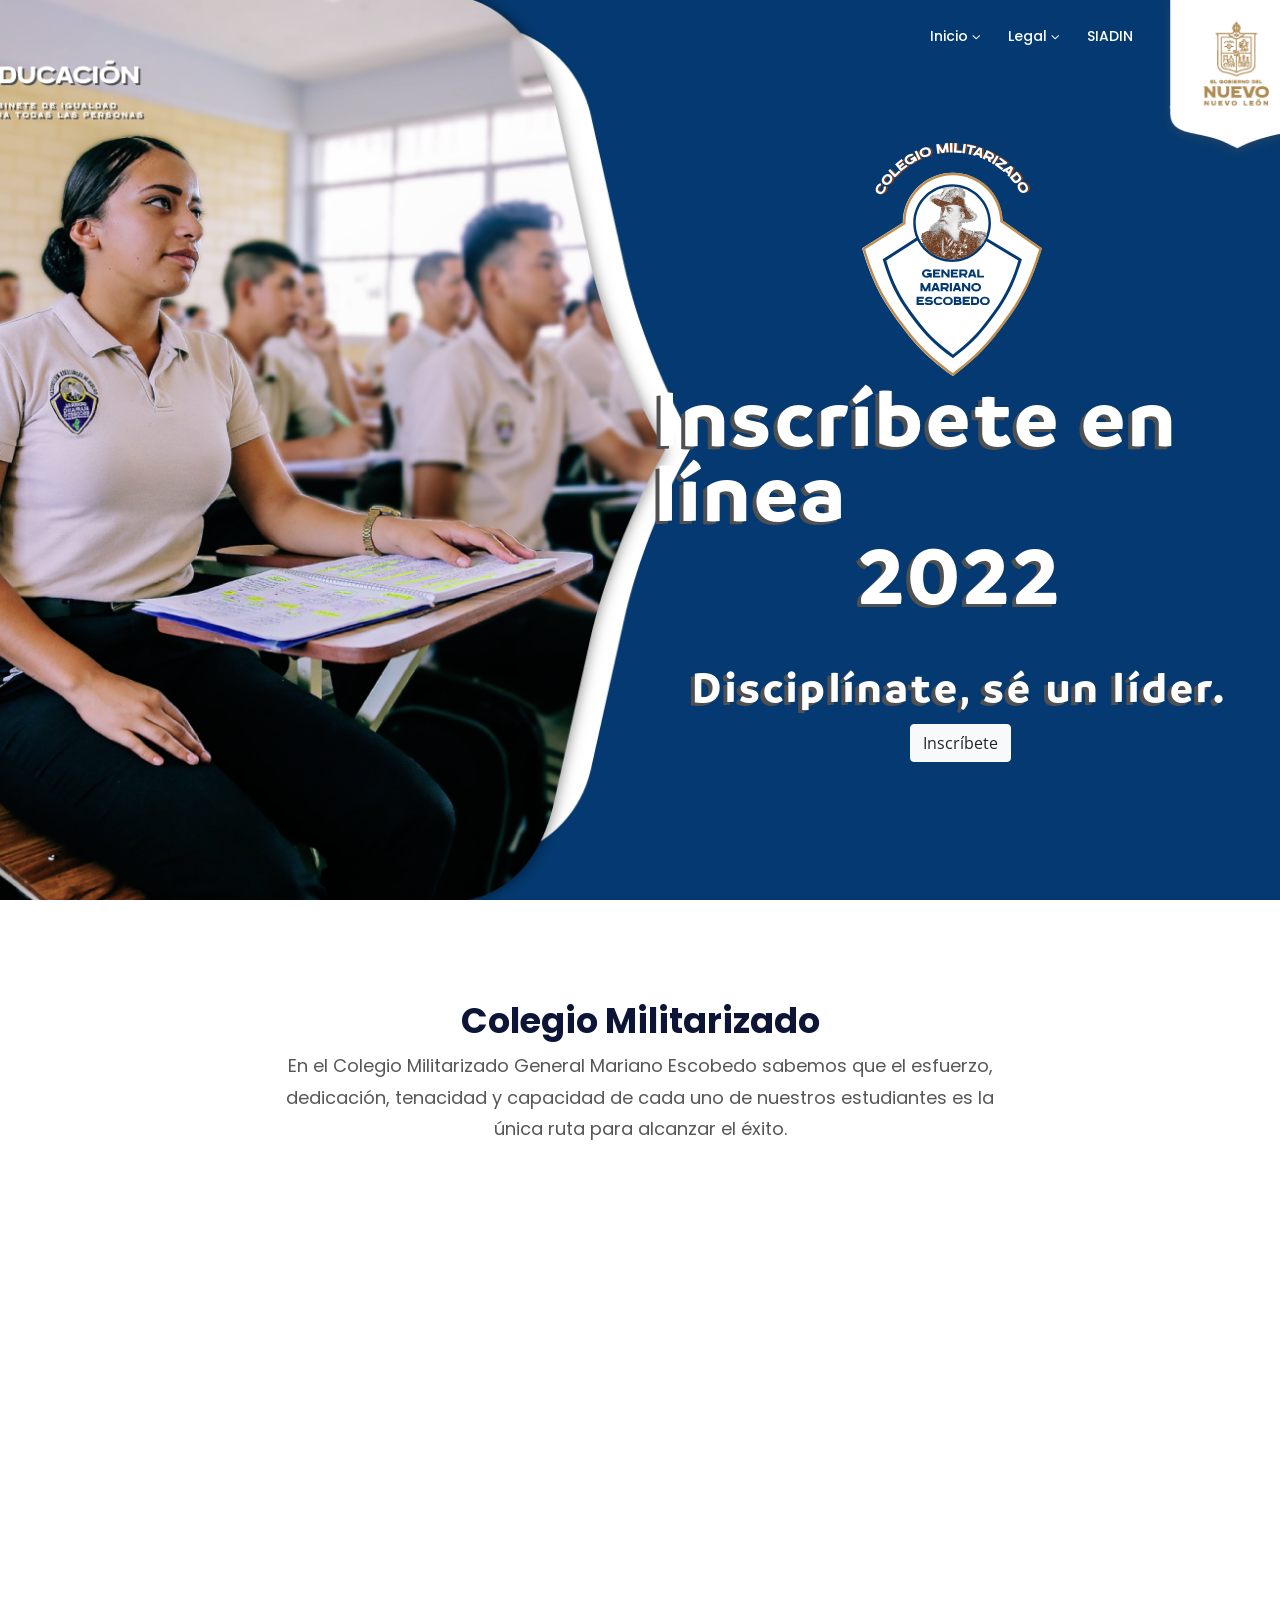
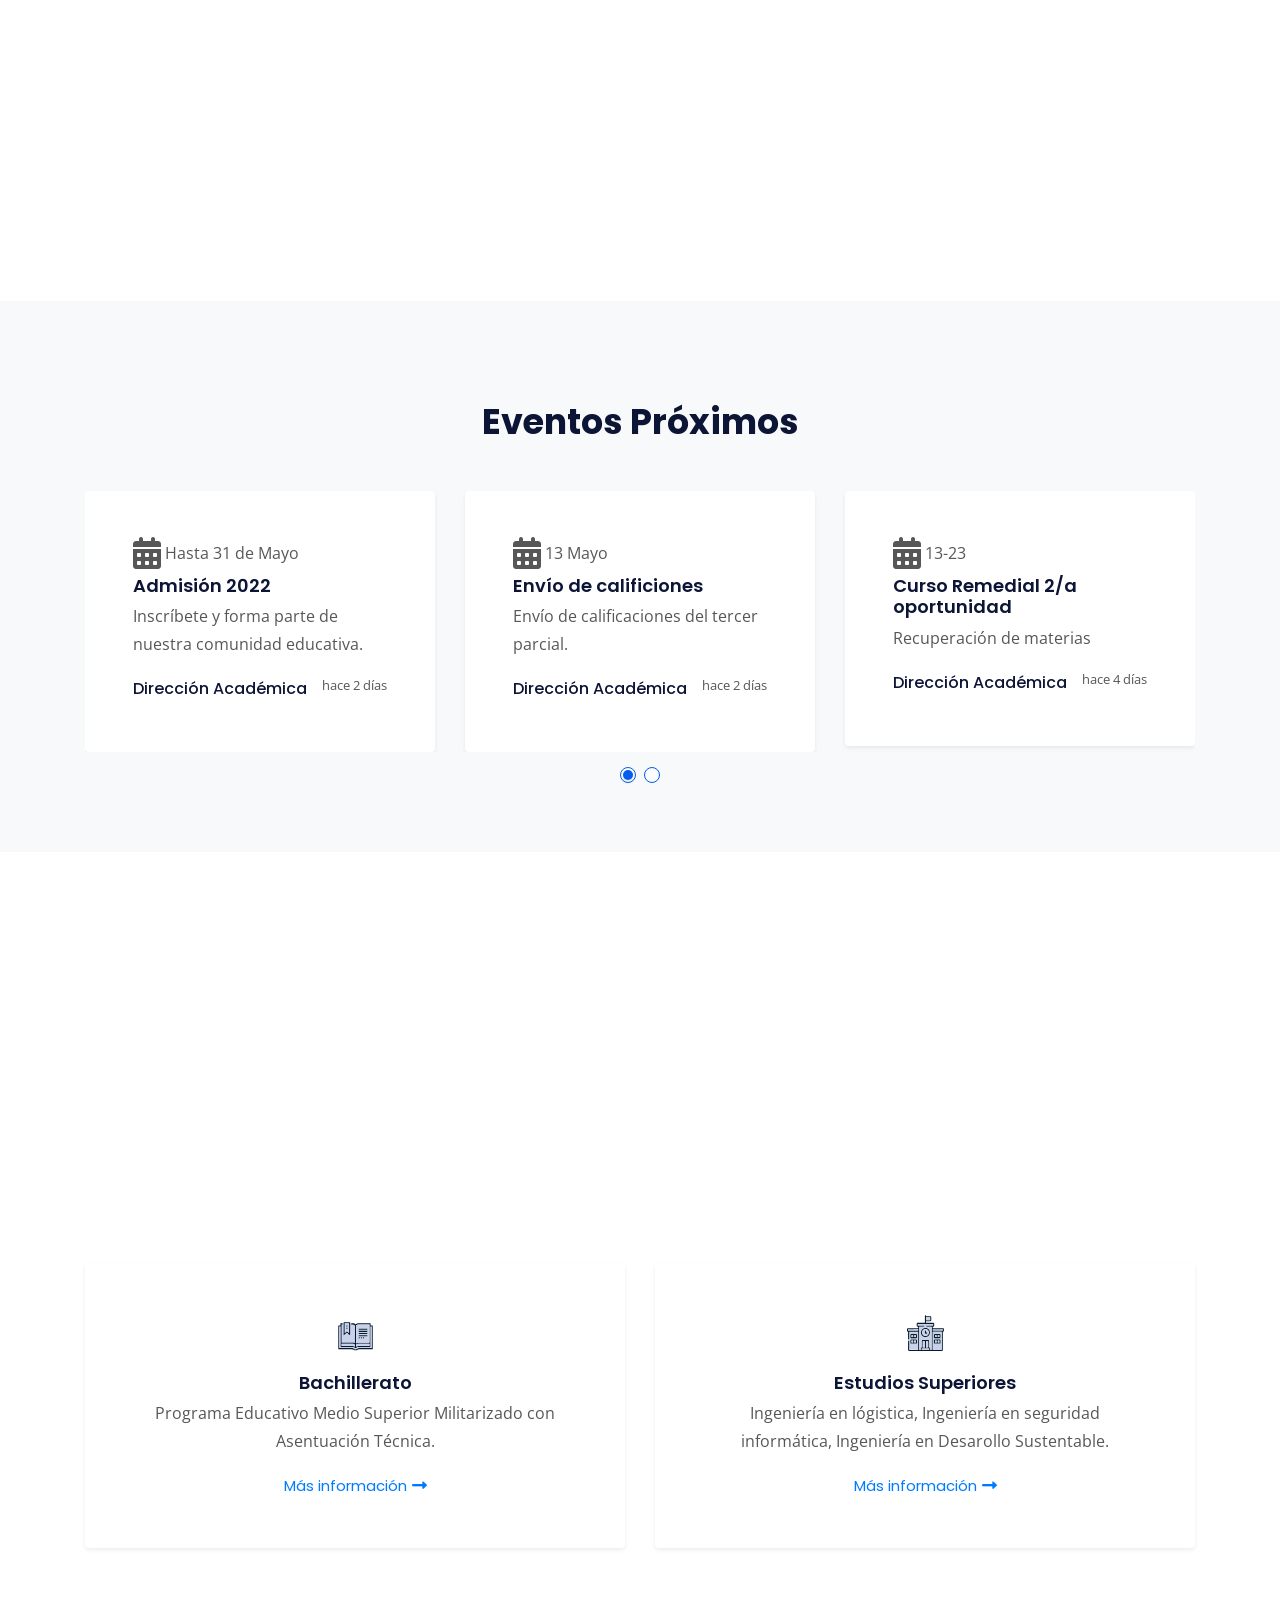
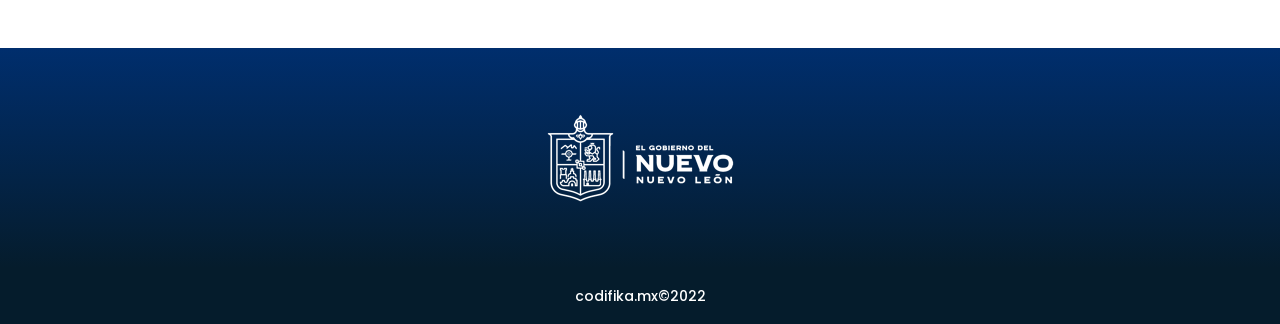
==== commit 89bf984a: "ETodos los links arreglados" ====
--- a/index.html
+++ b/index.html
@@ -105,7 +105,7 @@
                                     <!--menu title with subtitle and icon item end-->
                                     <!--menu title with subtitle and icon item start-->
                                     <div class="title-with-icon-item">
-                                        <a class="title-with-icon-link" href="#">
+                                        <a class="title-with-icon-link" href="planteles.html">
                                             <div class="media align-items-center">
                                                 <img class="menu-titile-icon" src="assets/img/data-services.svg" alt="SVG">
                                                 <div class="media-body">
@@ -229,7 +229,10 @@
                                 <!--support submenu end-->
                             </li>
                             <!--support end-->
-                </nav>
+                            <li class="nav-item hs-has-mega-menu custom-nav-item" data-max-width="360px" data-position="right">
+                                <a id="supportMegaMenu" class="nav-link custom-nav-link " href="siadin.html" aria-haspopup="true" aria-expanded="false">SIADIN</a>
+                            </li>
+                            </nav>          
             </div>
         </div>
         <!--main header menu end-->
@@ -247,7 +250,7 @@
                     <!--logo start-->
                     <!--logo end-->
                         <div class="hero-content-wrap text-primary d-flex flex-column justify-content-right align-items-center">
-                            <a class="navbar-brand" href="#"><img src="assets/img/logo.svg" width="180" alt="logo" class="img-fluid pl-40"/></a>
+                            <a class="navbar-brand" href="index.html"><img src="assets/img/logo.svg" width="180" alt="logo" class="img-fluid pl-40"/></a>
                             <h1 class="text-white" style="color: #FFF;font-weight: 700;font: bold 5.2rem Branding, Serif;text-shadow: -4px 3px 0 #505050;line-height:90%;letter-spacing:0.2rem;">Inscríbete en línea</h1>
                             <h1 class="text-white" style="color: #FFF;font-weight: 700;font: bold 5.2rem Branding, Serif;text-shadow: -4px 3px 0 #505050;line-height:90%;letter-spacing:0.2rem;"><span style="color: #FFF;margin: 0 auto;text-align: left;font-weight: 700;font: bold 5.2rem Branding, Serif;color:#FFFFFF;line-height:90%;letter-spacing:0.2rem;">2022</span></h1>
                             <h1 class="text-white mt-5" style="color: #FFF;font-weight: 700;font: bold 2.7rem Branding, Serif;text-shadow: -4px 3px 0 #505050;line-height:90%;letter-spacing:0.2rem;">Disciplínate, sé un líder.</h1>
@@ -275,7 +278,7 @@
     </div>
 </section>
 <!--promo-section feature section end-->    
-
+<iframe src="https://snazzymaps.com/embed/381654" width="100%" height="600px" style="border:none;"></iframe>
 <!--testimonial and review section start-->
 <section class="client-review-section ptb-100 gray-light-bg">
     <div class="container">
@@ -293,7 +296,7 @@
                         <div class="single-testimonial white-bg shadow-sm rounded p-5">
                             <ul class="list-inline mb-2">
                                 <span class="fa-solid fa-calendar-days fa-2xl"></span>
-                                <li class="list-inline-item"><span>7 de Marzo</span></li>
+                                <li class="list-inline-item"><span>Hasta 31 de Mayo</span></li>
                             </ul>
                             <div class="ratting-content">
                                 <h5>Admisión 2022</h5>
@@ -309,11 +312,11 @@
                         <div class="single-testimonial white-bg shadow-sm rounded p-5">
                             <ul class="list-inline mb-2">
                                 <span class="fa-solid fa-calendar-days fa-2xl"></span>
-                                <li class="list-inline-item"><span>11 de Marzo</span></li>
+                                <li class="list-inline-item"><span>13 Mayo</span></li>
                             </ul>
                             <div class="ratting-content">
                                 <h5>Envío de calificiones</h5>
-                                <p>Envío de calificaciones del primer parcial.</p>
+                                <p>Envío de calificaciones del tercer parcial.</p>
                             </div>
                             <div class="ratting-author mt-3">
                                 <h6>Dirección Académica</h6>
@@ -325,15 +328,15 @@
                         <div class="single-testimonial white-bg shadow-sm rounded p-5">
                             <ul class="list-inline mb-2">
                                 <span class="fa-solid fa-calendar-days fa-2xl"></span>
-                                <li class="list-inline-item"><span>21 de Marzo</span></li>
+                                <li class="list-inline-item"><span>13-23</span></li>
                             </ul>
                             <div class="ratting-content">
-                                <h5>Natalicio Benito Juárez</h5>
-                                <p>Un día como hoy nació el presidente Benito Juárez.</p>
+                                <h5>Curso Remedial 2/a oportunidad</h5>
+                                <p>Recuperación de materias</p>
                             </div>
                             <div class="ratting-author mt-3">
-                                <h6>Día Festivo</h6>
-                                <small class="text-right">hace 2 días</small>
+                                <h6>Dirección Académica</h6>
+                                <small class="text-right">hace 4 días</small>
                             </div>
                         </div>
                     </div>
